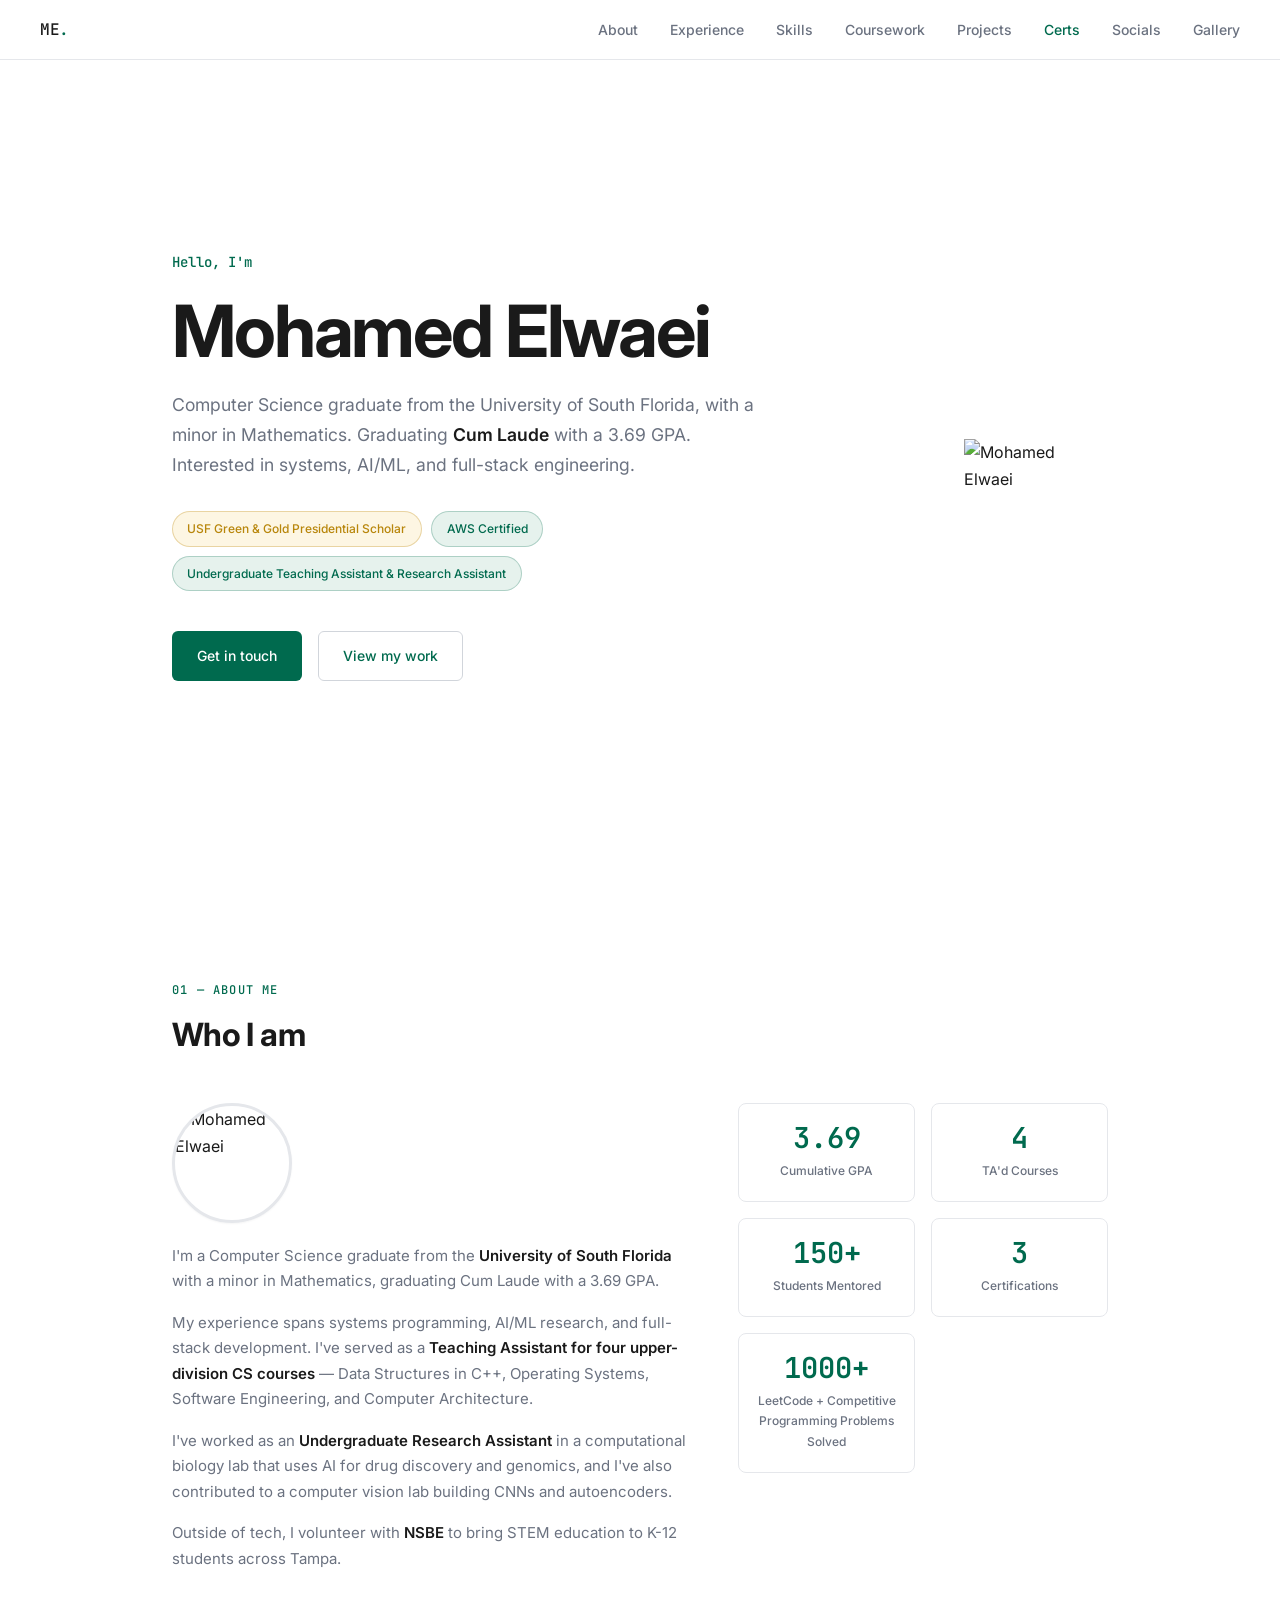
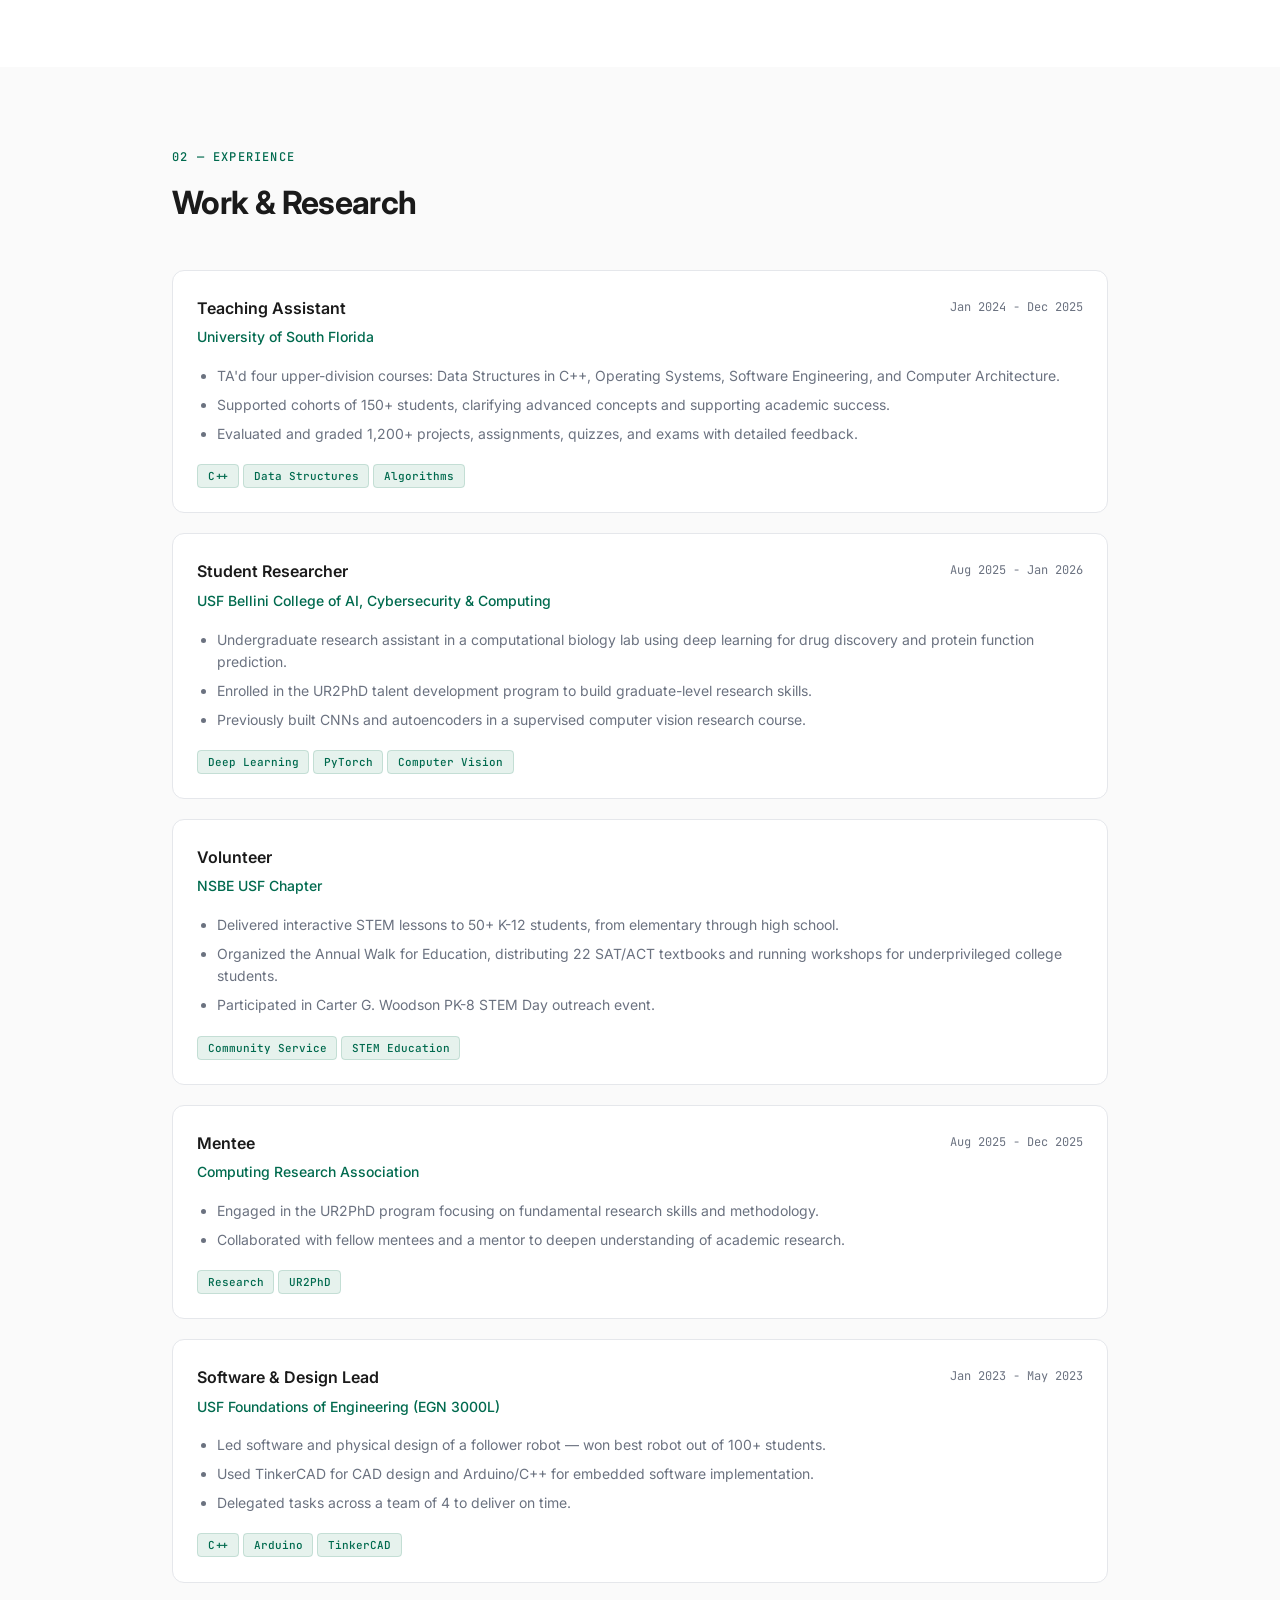
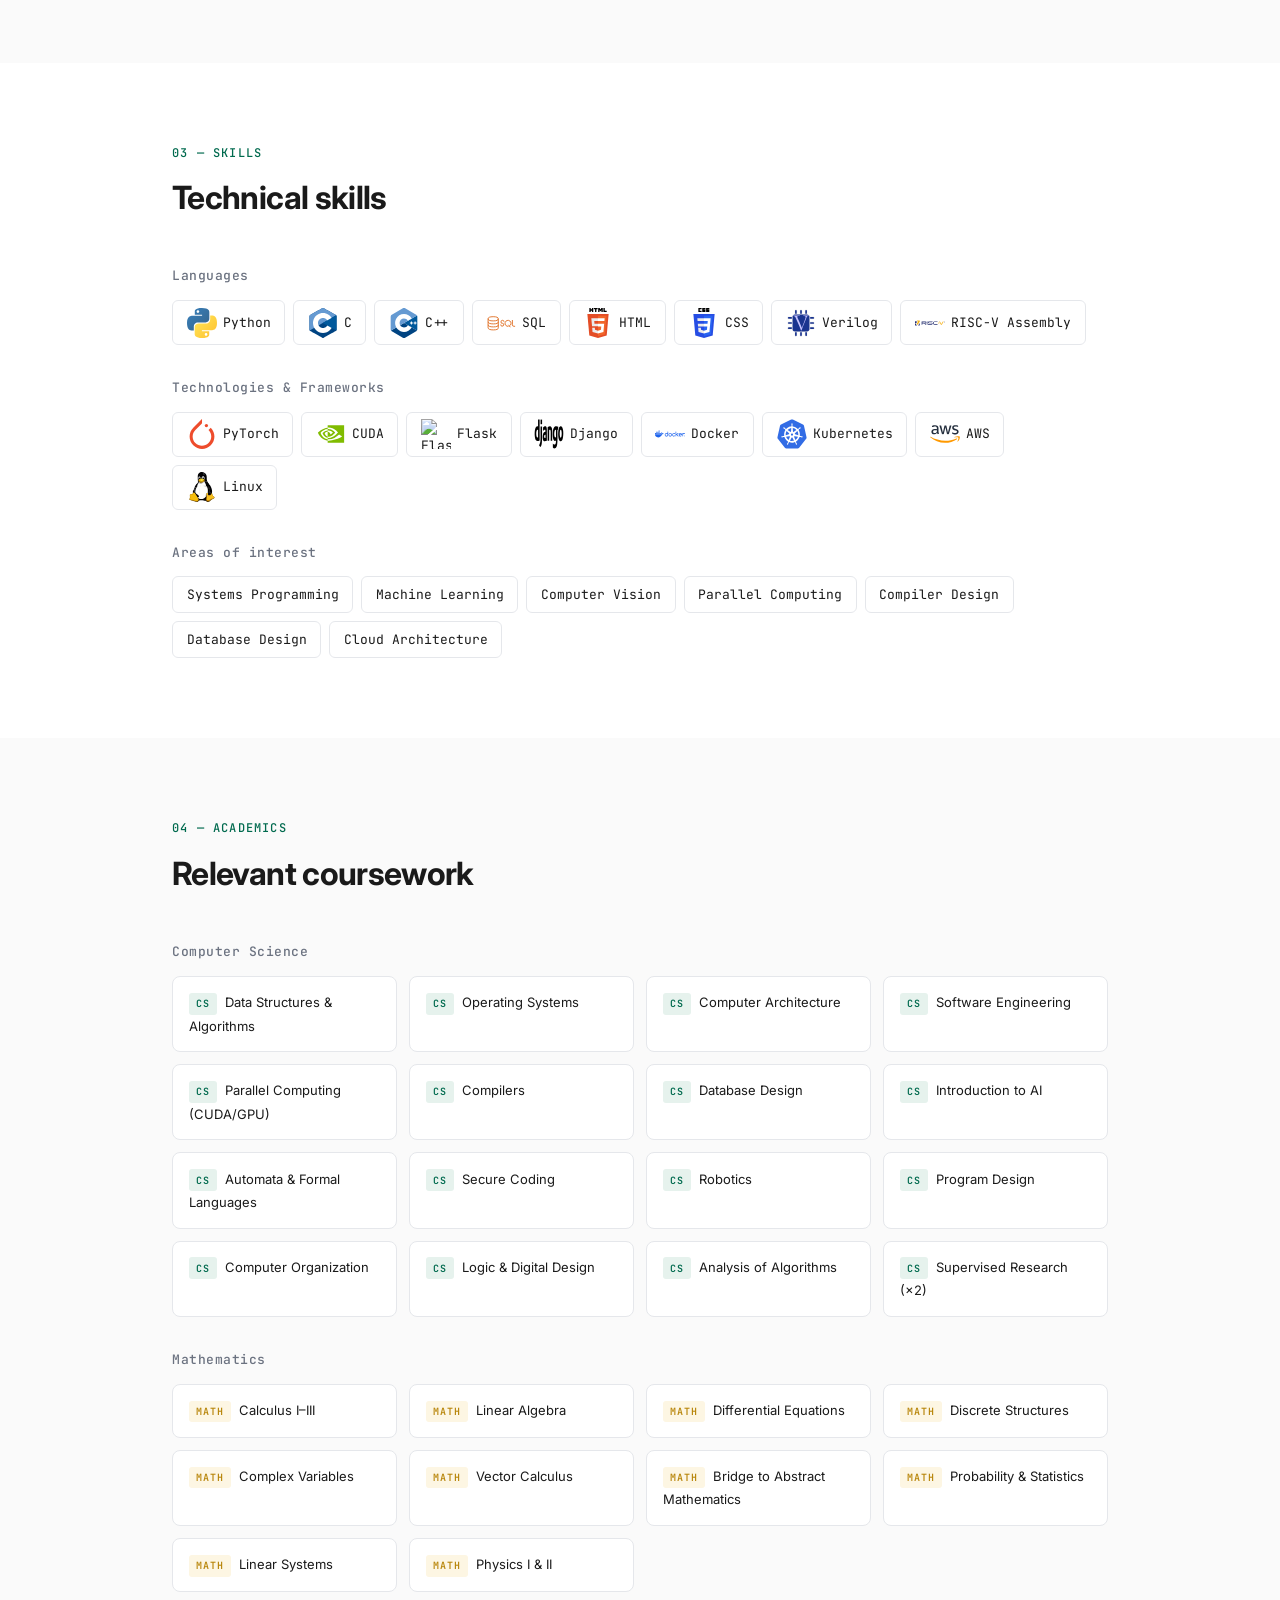
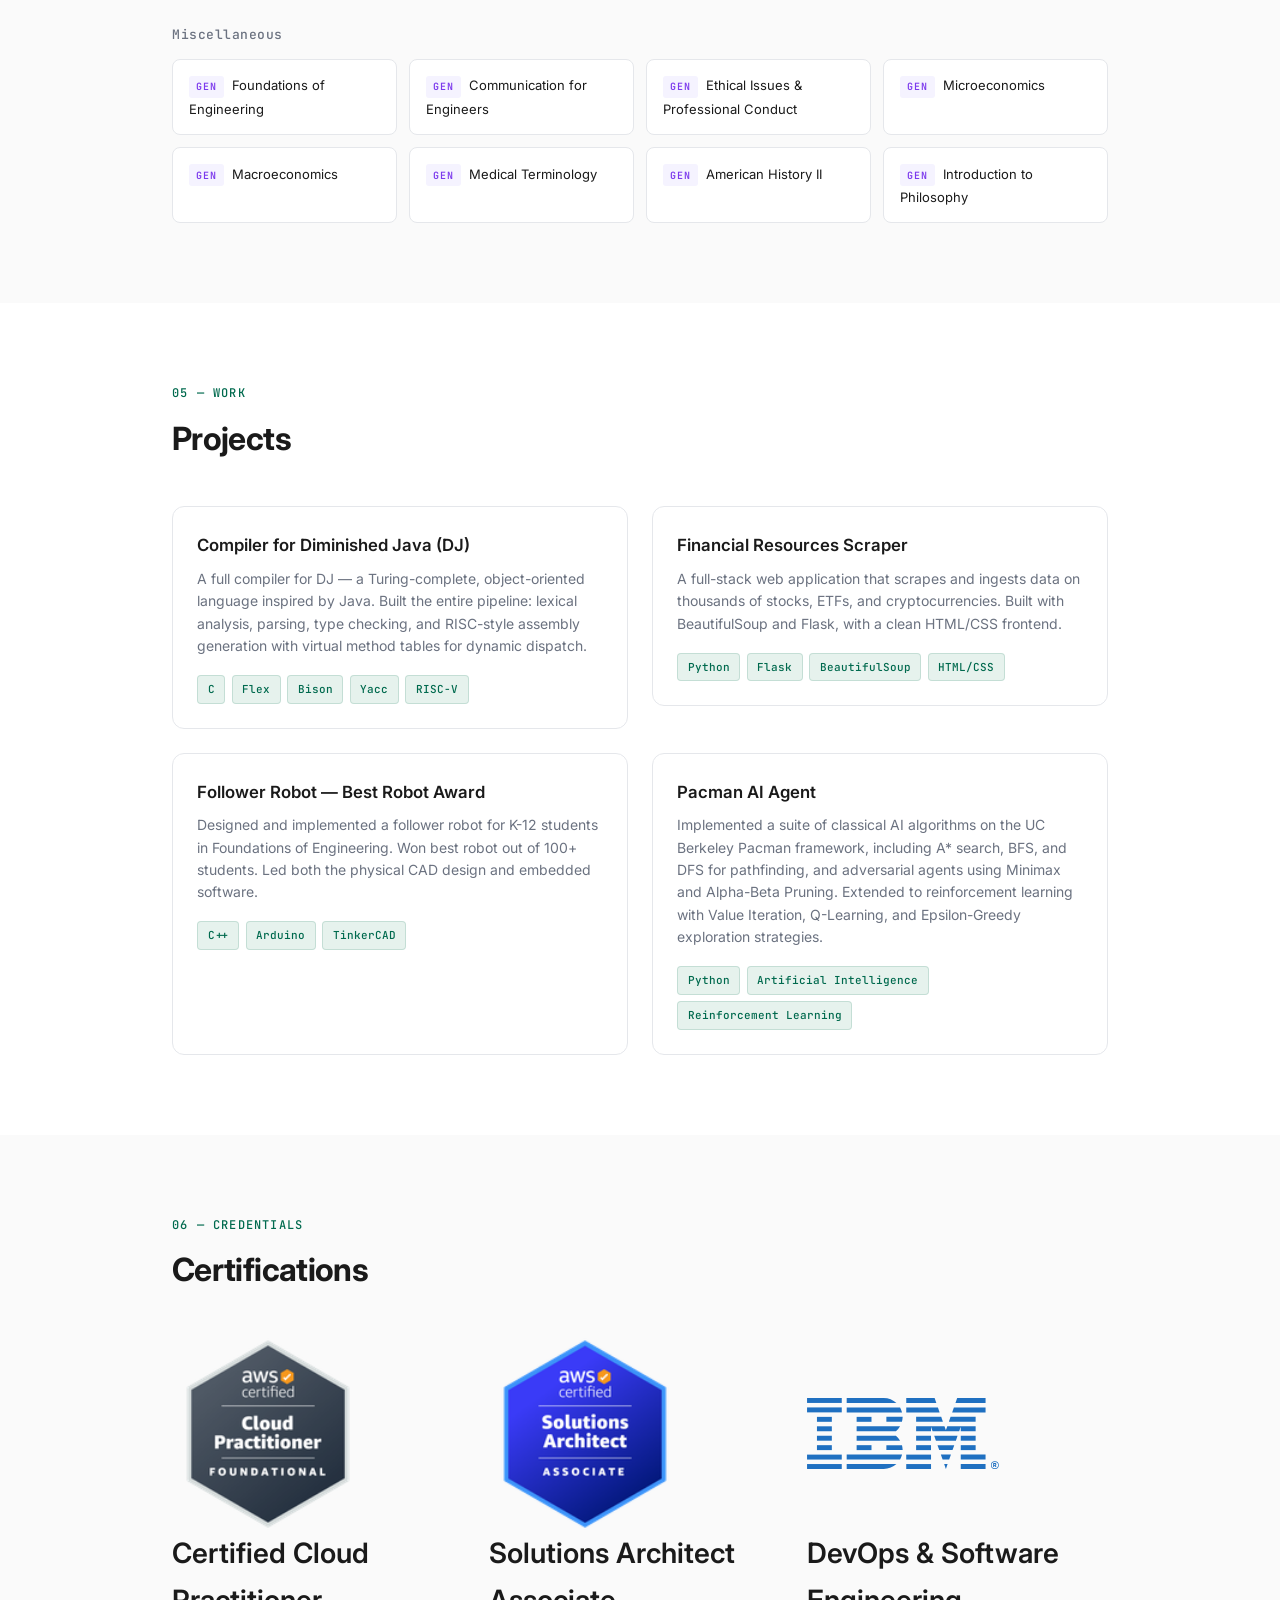
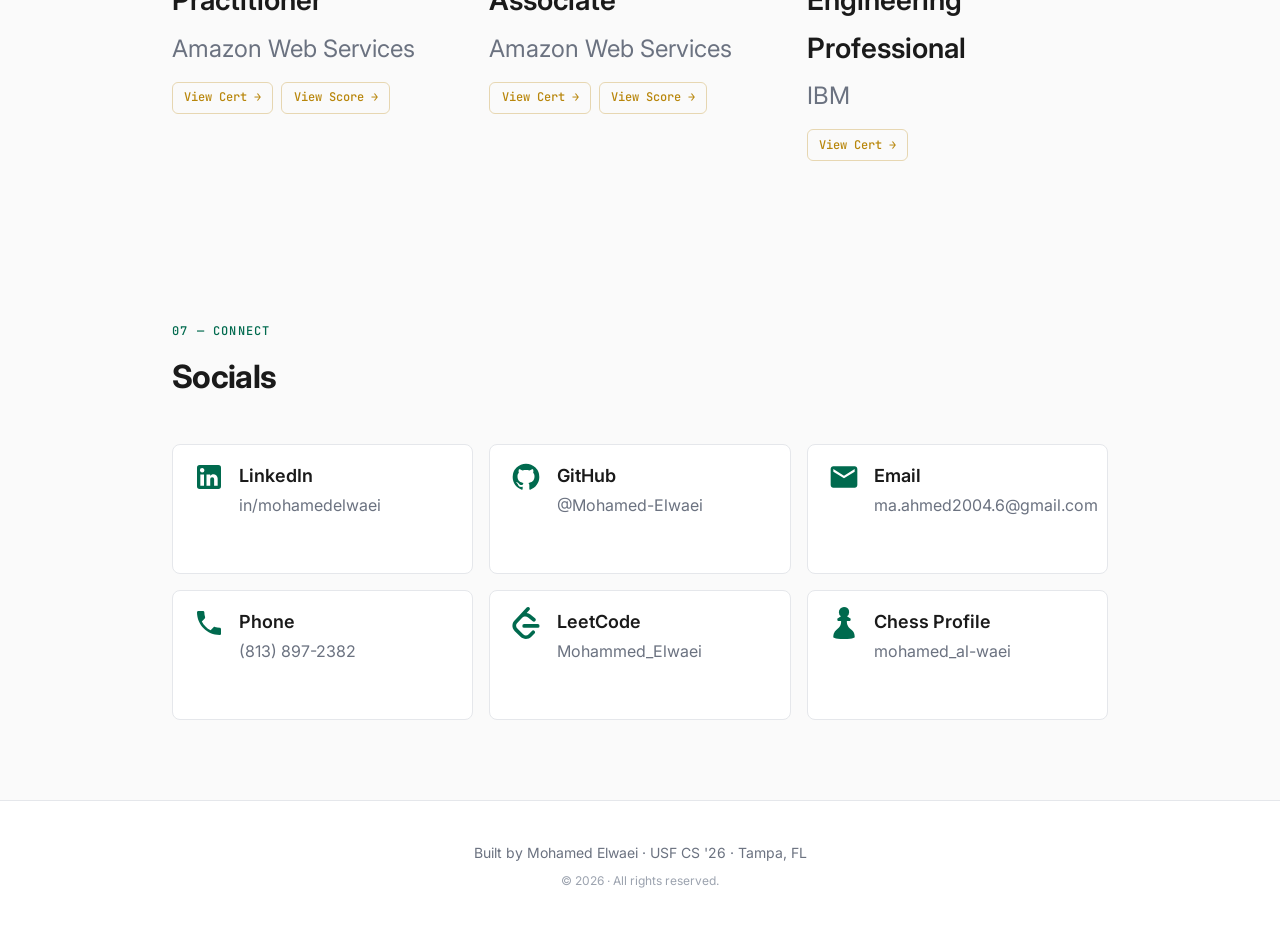
==== index.html @ 5b6abdd7 "Initial portfolio deploy" ====
<!DOCTYPE html>
<html lang="en">
<head>
  <meta charset="UTF-8" />
  <meta name="viewport" content="width=device-width, initial-scale=1.0" />
  <meta name="description" content="Mohamed Elwaei — USF Computer Science graduate. Portfolio." />
  <title>Mohamed Elwaei — Portfolio</title>

  <link href="https://fonts.googleapis.com/css2?family=Inter:wght@400;500;600;700&family=JetBrains+Mono:wght@400;500&display=swap" rel="stylesheet" />

  <link rel="stylesheet" href="css/reset.css" />
  <link rel="stylesheet" href="css/variables.css" />
  <link rel="stylesheet" href="css/layout.css" />
  <link rel="stylesheet" href="css/components.css" />
  <link rel="stylesheet" href="css/sections.css" />
  <link rel="stylesheet" href="css/responsive.css" />
</head>
<body>

  <!-- NAVIGATION -->
  <nav class="nav">
    <a href="#hero" class="nav__logo">ME<span>.</span></a>
    <ul class="nav__links">
      <li><a href="#about">About</a></li>
      <li><a href="#experience">Experience</a></li>
      <li><a href="#skills">Skills</a></li>
      <li><a href="#coursework">Coursework</a></li>
      <li><a href="#projects">Projects</a></li>
      <li><a href="#certifications">Certs</a></li>
      <li><a href="#socials">Socials</a></li>
      <li><a href="gallery.html">Gallery</a></li>
    </ul>
  </nav>

  <!-- HERO -->
<!-- HERO -->
<section id="hero" class="hero">
  <div class="container">
    <div class="hero__split">

      <div class="hero__content">
        <p class="hero__greeting">Hello, I'm</p>
        <h1 class="hero__name">Mohamed Elwaei</h1>
        <p class="hero__tagline">
          Computer Science graduate from the University of South Florida, with a minor in Mathematics.
          Graduating <strong>Cum Laude</strong> with a 3.69 GPA. Interested in systems, AI/ML, and full-stack engineering.
        </p>

        <div class="hero__badges">
          <span class="badge badge--gold">USF Green &amp; Gold Presidential Scholar</span>
          <span class="badge badge--accent">AWS Certified</span>
          <span class="badge badge--accent">Undergraduate Teaching Assistant & Research Assistant</span>
        </div>

        <div class="hero__cta">
          <a href="mailto:ma.ahmed2004.6@gmail.com" class="btn btn--primary">Get in touch</a>
          <a href="#projects" class="btn btn--outline">View my work</a>
        </div>
      </div>
      <div class="hero__photo-wrap">
        <img src="assets/profile2.jpg" alt="Mohamed Elwaei" class="hero__photo" />
      </div>

    </div>
  </div>
</section>



  <!-- ABOUT -->
  <section id="about" class="section">
    <div class="container">
      <p class="section__label">01 — About me</p>
      <h2 class="section__title">Who I am</h2>

      <div class="about__grid">
        <div class="about__text">
          <img src="assets/profile3.jpg" alt="Mohamed Elwaei" class="about__photo" />
          <p>I'm a Computer Science graduate from the <strong>University of South Florida</strong> with a minor in Mathematics, graduating Cum Laude with a 3.69 GPA.</p>
          <p>My experience spans systems programming, AI/ML research, and full-stack development. I've served as a <strong>Teaching Assistant for four upper-division CS courses</strong> — Data Structures in C++, Operating Systems, Software Engineering, and Computer Architecture.</p>
          <p>I've worked as an <strong>Undergraduate Research Assistant</strong> in a computational biology lab that uses AI for drug discovery and genomics, and I've also contributed to a computer vision lab building CNNs and autoencoders.</p>
          <p>Outside of tech, I volunteer with <strong>NSBE</strong> to bring STEM education to K-12 students across Tampa.</p>
        </div>

        <div class="about__stats">
          <div class="stat-card">
            <div class="stat-card__num">3.69</div>
            <div class="stat-card__label">Cumulative GPA</div>
          </div>
          <div class="stat-card">
            <div class="stat-card__num">4</div>
            <div class="stat-card__label">TA'd Courses</div>
          </div>
          <div class="stat-card">
            <div class="stat-card__num">150+</div>
            <div class="stat-card__label">Students Mentored</div>
          </div>
          <div class="stat-card">
            <div class="stat-card__num">3</div>
            <div class="stat-card__label">Certifications</div>
          </div>
          <div class="stat-card">
            <div class="stat-card__num">1000+</div>
            <div class="stat-card__label">LeetCode + Competitive Programming Problems Solved</div>
          </div>
        </div>
      </div>
    </div>
  </section>


  <!-- EXPERIENCE -->
<section id="experience" class="section section--alt">
  <div class="container">
    <p class="section__label">02 — Experience</p>
    <h2 class="section__title">Work & Research</h2>

    <div class="experience-list">

      <div class="experience-card">
        <div class="experience-card__header">
          <div>
            <h3 class="experience-card__title">Teaching Assistant</h3>
            <p class="experience-card__org">University of South Florida</p>
          </div>
          <span class="experience-card__date">Jan 2024 - Dec 2025</span>
        </div>
        <ul class="experience-card__bullets">
          <li>TA'd four upper-division courses: Data Structures in C++, Operating Systems, Software Engineering, and Computer Architecture.</li>
          <li>Supported cohorts of 150+ students, clarifying advanced concepts and supporting academic success.</li>
          <li>Evaluated and graded 1,200+ projects, assignments, quizzes, and exams with detailed feedback.</li>
        </ul>
        <div class="experience-card__tags">
          <span class="project-tag">C++</span>
          <span class="project-tag">Data Structures</span>
          <span class="project-tag">Algorithms</span>
        </div>
      </div>

      <div class="experience-card">
        <div class="experience-card__header">
          <div>
            <h3 class="experience-card__title">Student Researcher</h3>
            <p class="experience-card__org">USF Bellini College of AI, Cybersecurity & Computing</p>
          </div>
          <span class="experience-card__date">Aug 2025 - Jan 2026</span>
        </div>
        <ul class="experience-card__bullets">
          <li>Undergraduate research assistant in a computational biology lab using deep learning for drug discovery and protein function prediction.</li>
          <li>Enrolled in the UR2PhD talent development program to build graduate-level research skills.</li>
          <li>Previously built CNNs and autoencoders in a supervised computer vision research course.</li>
        </ul>
        <div class="experience-card__tags">
          <span class="project-tag">Deep Learning</span>
          <span class="project-tag">PyTorch</span>
          <span class="project-tag">Computer Vision</span>
        </div>
      </div>

      <div class="experience-card">
        <div class="experience-card__header">
          <div>
            <h3 class="experience-card__title">Volunteer</h3>
            <p class="experience-card__org">NSBE USF Chapter</p>
          </div>
        </div>
        <ul class="experience-card__bullets">
          <li>Delivered interactive STEM lessons to 50+ K-12 students, from elementary through high school.</li>
          <li>Organized the Annual Walk for Education, distributing 22 SAT/ACT textbooks and running workshops for underprivileged college students.</li>
          <li>Participated in Carter G. Woodson PK-8 STEM Day outreach event.</li>
        </ul>
        <div class="experience-card__tags">
          <span class="project-tag">Community Service</span>
          <span class="project-tag">STEM Education</span>
        </div>
      </div>

      <div class="experience-card">
        <div class="experience-card__header">
          <div>
            <h3 class="experience-card__title">Mentee</h3>
            <p class="experience-card__org">Computing Research Association</p>
          </div>
          <span class="experience-card__date">Aug 2025 - Dec 2025</span>
        </div>
        <ul class="experience-card__bullets">
          <li>Engaged in the UR2PhD program focusing on fundamental research skills and methodology.</li>
          <li>Collaborated with fellow mentees and a mentor to deepen understanding of academic research.</li>
        </ul>
        <div class="experience-card__tags">
          <span class="project-tag">Research</span>
          <span class="project-tag">UR2PhD</span>
        </div>
      </div>

      <div class="experience-card">
        <div class="experience-card__header">
          <div>
            <h3 class="experience-card__title">Software & Design Lead</h3>
            <p class="experience-card__org">USF Foundations of Engineering (EGN 3000L)</p>
          </div>
          <span class="experience-card__date">Jan 2023 - May 2023</span>
        </div>
        <ul class="experience-card__bullets">
          <li>Led software and physical design of a follower robot — won best robot out of 100+ students.</li>
          <li>Used TinkerCAD for CAD design and Arduino/C++ for embedded software implementation.</li>
          <li>Delegated tasks across a team of 4 to deliver on time.</li>
        </ul>
        <div class="experience-card__tags">
          <span class="project-tag">C++</span>
          <span class="project-tag">Arduino</span>
          <span class="project-tag">TinkerCAD</span>
        </div>
      </div>

    </div>
  </div>
</section>

  <!-- SKILLS -->
<!-- SKILLS -->
<section id="skills" class="section">
  <div class="container">
    <p class="section__label">03 — Skills</p>
    <h2 class="section__title">Technical skills</h2>

    <div class="skill-group">
      <h3 class="skill-group__title">Languages</h3>
      <div class="skill-tags">
        <span class="skill-tag"><img src="assets/logos/Python.svg" alt="Python">Python</span>
        <span class="skill-tag"><img src="assets/logos/C.svg" alt="C">C</span>
        <span class="skill-tag"><img src="assets/logos/C++.svg" alt="C++">C++</span>
        <span class="skill-tag"><img src="assets/logos/SQL.svg" alt="SQL">SQL</span>
        <span class="skill-tag"><img src="assets/logos/HTML.svg" alt="HTML">HTML</span>
        <span class="skill-tag"><img src="assets/logos/CSS.svg" alt="CSS">CSS</span>
        <span class="skill-tag"><img src="assets/logos/Verilog.svg" alt="Verilog">Verilog</span>
        <span class="skill-tag"><img src="assets/logos/RISC-V.svg" alt="RISC-V">RISC-V Assembly</span>
      </div>
    </div>

    <div class="skill-group">
      <h3 class="skill-group__title">Technologies &amp; Frameworks</h3>
      <div class="skill-tags">
        <span class="skill-tag"><img src="assets/logos/PyTorch.svg" alt="PyTorch">PyTorch</span>
        <span class="skill-tag"><img src="assets/logos/CUDA.svg" alt="CUDA">CUDA</span>
        <span class="skill-tag"><img src="assets/logos/Flask.svg" alt="Flask">Flask</span>
        <span class="skill-tag"><img src="assets/logos/Django.svg" alt="Django">Django</span>
        <span class="skill-tag"><img src="assets/logos/Docker.svg" alt="Docker">Docker</span>
        <span class="skill-tag"><img src="assets/logos/Kubernetes.svg" alt="Kubernetes">Kubernetes</span>
        <span class="skill-tag"><img src="assets/logos/AWS.svg" alt="AWS">AWS</span>
        <span class="skill-tag"><img src="assets/logos/Linux.svg" alt="Linux">Linux</span>
      </div>
    </div>

    <div class="skill-group">
      <h3 class="skill-group__title">Areas of interest</h3>
      <div class="skill-tags">
        <span class="skill-tag">Systems Programming</span>
        <span class="skill-tag">Machine Learning</span>
        <span class="skill-tag">Computer Vision</span>
        <span class="skill-tag">Parallel Computing</span>
        <span class="skill-tag">Compiler Design</span>
        <span class="skill-tag">Database Design</span>
        <span class="skill-tag">Cloud Architecture</span>
      </div>
    </div>

  </div>
</section>

  <!-- COURSEWORK -->
<!-- COURSEWORK -->
<section id="coursework" class="section section--alt">
  <div class="container">
    <p class="section__label">04 — Academics</p>
    <h2 class="section__title">Relevant coursework</h2>

    <div class="skill-group">
      <h3 class="skill-group__title">Computer Science</h3>
      <div class="course-grid">
        <div class="course-card"><span class="course-card__dept">CS</span>Data Structures &amp; Algorithms</div>
        <div class="course-card"><span class="course-card__dept">CS</span>Operating Systems</div>
        <div class="course-card"><span class="course-card__dept">CS</span>Computer Architecture</div>
        <div class="course-card"><span class="course-card__dept">CS</span>Software Engineering</div>
        <div class="course-card"><span class="course-card__dept">CS</span>Parallel Computing (CUDA/GPU)</div>
        <div class="course-card"><span class="course-card__dept">CS</span>Compilers</div>
        <div class="course-card"><span class="course-card__dept">CS</span>Database Design</div>
        <div class="course-card"><span class="course-card__dept">CS</span>Introduction to AI</div>
        <div class="course-card"><span class="course-card__dept">CS</span>Automata &amp; Formal Languages</div>
        <div class="course-card"><span class="course-card__dept">CS</span>Secure Coding</div>
        <div class="course-card"><span class="course-card__dept">CS</span>Robotics</div>
        <div class="course-card"><span class="course-card__dept">CS</span>Program Design</div>
        <div class="course-card"><span class="course-card__dept">CS</span>Computer Organization</div>
        <div class="course-card"><span class="course-card__dept">CS</span>Logic &amp; Digital Design</div>
        <div class="course-card"><span class="course-card__dept">CS</span>Analysis of Algorithms</div>
        <div class="course-card"><span class="course-card__dept">CS</span>Supervised Research (×2)</div>
      </div>
    </div>

    <div class="skill-group">
      <h3 class="skill-group__title">Mathematics</h3>
      <div class="course-grid">
        <div class="course-card"><span class="course-card__dept course-card__dept--math">MATH</span>Calculus I–III</div>
        <div class="course-card"><span class="course-card__dept course-card__dept--math">MATH</span>Linear Algebra</div>
        <div class="course-card"><span class="course-card__dept course-card__dept--math">MATH</span>Differential Equations</div>
        <div class="course-card"><span class="course-card__dept course-card__dept--math">MATH</span>Discrete Structures</div>
        <div class="course-card"><span class="course-card__dept course-card__dept--math">MATH</span>Complex Variables</div>
        <div class="course-card"><span class="course-card__dept course-card__dept--math">MATH</span>Vector Calculus</div>
        <div class="course-card"><span class="course-card__dept course-card__dept--math">MATH</span>Bridge to Abstract Mathematics</div>
        <div class="course-card"><span class="course-card__dept course-card__dept--math">MATH</span>Probability &amp; Statistics</div>
        <div class="course-card"><span class="course-card__dept course-card__dept--math">MATH</span>Linear Systems</div>
        <div class="course-card"><span class="course-card__dept course-card__dept--math">MATH</span>Physics I &amp; II</div>
      </div>
    </div>

    <div class="skill-group">
      <h3 class="skill-group__title">Miscellaneous</h3>
      <div class="course-grid">
        <div class="course-card"><span class="course-card__dept course-card__dept--misc">GEN</span>Foundations of Engineering</div>
        <div class="course-card"><span class="course-card__dept course-card__dept--misc">GEN</span>Communication for Engineers</div>
        <div class="course-card"><span class="course-card__dept course-card__dept--misc">GEN</span>Ethical Issues &amp; Professional Conduct</div>
        <div class="course-card"><span class="course-card__dept course-card__dept--misc">GEN</span>Microeconomics</div>
        <div class="course-card"><span class="course-card__dept course-card__dept--misc">GEN</span>Macroeconomics</div>
        <div class="course-card"><span class="course-card__dept course-card__dept--misc">GEN</span>Medical Terminology</div>
        <div class="course-card"><span class="course-card__dept course-card__dept--misc">GEN</span>American History II</div>
        <div class="course-card"><span class="course-card__dept course-card__dept--misc">GEN</span>Introduction to Philosophy</div>
      </div>
    </div>

  </div>
</section>

  <!-- PROJECTS -->
  <section id="projects" class="section">
    <div class="container">
      <p class="section__label">05 — Work</p>
      <h2 class="section__title">Projects</h2>

      <div class="projects-grid">
        <a href="https://github.com/Mohamed-Elwaei/Diminished-Java-Compiler" target="_blank" rel="noopener">
          <article class="project-card">
            <h3 class="project-card__title">Compiler for Diminished Java (DJ)</h3>
            <p class="project-card__desc">
              A full compiler for DJ — a Turing-complete, object-oriented language inspired by Java. Built the entire pipeline: lexical analysis, parsing, type checking, and RISC-style assembly generation with virtual method tables for dynamic dispatch.
            </p>
            <div class="project-card__tags">
              <span class="project-tag">C</span>
              <span class="project-tag">Flex</span>
              <span class="project-tag">Bison</span>
              <span class="project-tag">Yacc</span>
              <span class="project-tag">RISC-V</span>
            </div>
          </article>
        </a>
          
        <a href="https://github.com/Mohamed-Elwaei/Markets" target="_blank" rel="noopener">
          <article class="project-card">
            <h3 class="project-card__title">Financial Resources Scraper</h3>
            <p class="project-card__desc">
              A full-stack web application that scrapes and ingests data on thousands of stocks, ETFs, and cryptocurrencies. Built with BeautifulSoup and Flask, with a clean HTML/CSS frontend.
            </p>
            <div class="project-card__tags">
              <span class="project-tag">Python</span>
              <span class="project-tag">Flask</span>
              <span class="project-tag">BeautifulSoup</span>
              <span class="project-tag">HTML/CSS</span>
            </div>
          </article>
        </a>
        
        <article class="project-card">
          <h3 class="project-card__title">Follower Robot — Best Robot Award</h3>
          <p class="project-card__desc">
            Designed and implemented a follower robot for K-12 students in Foundations of Engineering. Won best robot out of 100+ students. Led both the physical CAD design and embedded software.
          </p>
          <div class="project-card__tags">
            <span class="project-tag">C++</span>
            <span class="project-tag">Arduino</span>
            <span class="project-tag">TinkerCAD</span>
          </div>
        </article>
        
        <a href="https://github.com/Mohamed-Elwaei/Pacman-AI-Project" target="_blank" rel="noopener">
        <article class="project-card">
          <h3 class="project-card__title">Pacman AI Agent</h3>
          <p class="project-card__desc">
            Implemented a suite of classical AI algorithms on the UC Berkeley Pacman framework,
            including A* search, BFS, and DFS for pathfinding, and adversarial agents using
            Minimax and Alpha-Beta Pruning. Extended to reinforcement learning with Value
            Iteration, Q-Learning, and Epsilon-Greedy exploration strategies.
          </p>
          <div class="project-card__tags">
            <span class="project-tag">Python</span>
            <span class="project-tag">Artificial Intelligence</span>
            <span class="project-tag">Reinforcement Learning</span>
          </div>
        </article>
        </a>
        

      </div>
    </div>
  </section>

  <!-- CERTIFICATIONS -->
<!-- CERTIFICATIONS -->
<section id="certifications" class="section section--alt">
  <div class="container">
    <p class="section__label">06 — Credentials</p>
    <h2 class="section__title">Certifications</h2>

    <div class="cert-grid">

      <div class="cert-card">
        <img src="assets/logos/AWS-CLF.png" alt="AWS Cloud Practitioner" class="cert-card__logo">
        <div>
          <h4 class="cert-card__title">Certified Cloud Practitioner</h4>
          <p class="cert-card__issuer">Amazon Web Services</p>
          <div class="cert-card__links">
            <a href="assets/pdfs/AWS_CLF_Cert.pdf" target="_blank" class="cert-card__link">View Cert →</a>
            <a href="assets/pdfs/AWS_CLF_Score.pdf" target="_blank" class="cert-card__link">View Score →</a>            
          </div>
        </div>
      </div>

      <div class="cert-card">
        <img src="assets/logos/AWS-SAA.png" alt="AWS Solutions Architect" class="cert-card__logo">
        <div>
          <h4 class="cert-card__title">Solutions Architect Associate</h4>
          <p class="cert-card__issuer">Amazon Web Services</p>
          <div class="cert-card__links">
            <a href="assets/pdfs/AWS_SAA_Cert.pdf" target="_blank" class="cert-card__link">View Cert →</a>
            <a href="assets/pdfs/AWS_CLF_SAA_Score.pdf" target="_blank" class="cert-card__link">View Score →</a>
          </div>
        </div>
      </div>

      <div class="cert-card">
        <img src="assets/logos/IBM_logo.svg" alt="IBM" class="cert-card__logo">
        <div>
          <h4 class="cert-card__title">DevOps &amp; Software Engineering Professional</h4>
          <p class="cert-card__issuer">IBM</p>
          <div class="cert-card__links">
            <a href="assets/pdfs/IBM_DevOps_Cert.pdf" target="_blank" class="cert-card__link">View Cert →</a>

          </div>
        </div>
      </div>

    </div>
  </div>
</section>


  <!-- SOCIALS -->
  <section id="socials" class="section section--alt">
    <div class="container">
      <p class="section__label">07 — Connect</p>
      <h2 class="section__title">Socials</h2>
  
      <div class="socials__grid">
  
        <a href="https://linkedin.com/in/mohamedelwaei" target="_blank" rel="noopener" class="social-card">
          <svg class="social-card__icon" viewBox="0 0 24 24" fill="currentColor" width="22" height="22"><path d="M19 3A2 2 0 0 1 21 5V19A2 2 0 0 1 19 21H5A2 2 0 0 1 3 19V5A2 2 0 0 1 5 3H19M18.5 18.5V13.2A3.26 3.26 0 0 0 15.24 9.94C14.39 9.94 13.4 10.46 12.92 11.24V10.13H10.13V18.5H12.92V13.57A1.46 1.46 0 0 1 14.38 12.11A1.46 1.46 0 0 1 15.84 13.57V18.5H18.5M6.88 8.56A1.68 1.68 0 0 0 8.56 6.88C8.56 5.95 7.81 5.19 6.88 5.19A1.69 1.69 0 0 0 5.19 6.88C5.19 7.81 5.95 8.56 6.88 8.56M8.27 18.5V10.13H5.5V18.5H8.27Z"/></svg>
          <div>
            <div class="social-card__title">LinkedIn</div>
            <div class="social-card__sub">in/mohamedelwaei</div>
          </div>
        </a>
  
        <a href="https://github.com/Mohamed-Elwaei" target="_blank" rel="noopener" class="social-card">
          <svg class="social-card__icon" viewBox="0 0 24 24" fill="currentColor" width="22" height="22"><path d="M12 2A10 10 0 0 0 2 12c0 4.42 2.87 8.17 6.84 9.5.5.08.66-.23.66-.5v-1.69c-2.77.6-3.36-1.34-3.36-1.34-.46-1.16-1.11-1.47-1.11-1.47-.91-.62.07-.6.07-.6 1 .07 1.53 1.03 1.53 1.03.87 1.52 2.34 1.07 2.91.83.09-.65.35-1.09.63-1.34-2.22-.25-4.55-1.11-4.55-4.92 0-1.11.38-2 1.03-2.71-.1-.25-.45-1.29.1-2.64 0 0 .84-.27 2.75 1.02.79-.22 1.65-.33 2.5-.33.85 0 1.71.11 2.5.33 1.91-1.29 2.75-1.02 2.75-1.02.55 1.35.2 2.39.1 2.64.65.71 1.03 1.6 1.03 2.71 0 3.82-2.34 4.66-4.57 4.91.36.31.69.92.69 1.85V21c0 .27.16.59.67.5C19.14 20.16 22 16.42 22 12A10 10 0 0 0 12 2Z"/></svg>
          <div>
            <div class="social-card__title">GitHub</div>
            <div class="social-card__sub">@Mohamed-Elwaei</div>
          </div>
        </a>
  
        <a href="mailto:ma.ahmed2004.6@gmail.com" class="social-card">
          <svg class="social-card__icon" viewBox="0 0 24 24" fill="currentColor" width="22" height="22"><path d="M20 4H4c-1.1 0-2 .9-2 2v12c0 1.1.9 2 2 2h16c1.1 0 2-.9 2-2V6c0-1.1-.9-2-2-2zm0 4-8 5-8-5V6l8 5 8-5v2z"/></svg>
          <div>
            <div class="social-card__title">Email</div>
            <div class="social-card__sub">ma.ahmed2004.6@gmail.com</div>
          </div>
        </a>
  
        <a href="tel:8138972382" class="social-card">
          <svg class="social-card__icon" viewBox="0 0 24 24" fill="currentColor" width="22" height="22"><path d="M6.62 10.79c1.44 2.83 3.76 5.14 6.59 6.59l2.2-2.2c.27-.27.67-.36 1.02-.24 1.12.37 2.33.57 3.57.57.55 0 1 .45 1 1V20c0 .55-.45 1-1 1-9.39 0-17-7.61-17-17 0-.55.45-1 1-1h3.5c.55 0 1 .45 1 1 0 1.25.2 2.45.57 3.57.11.35.03.74-.25 1.02l-2.2 2.2z"/></svg>
          <div>
            <div class="social-card__title">Phone</div>
            <div class="social-card__sub">(813) 897-2382</div>
          </div>
        </a>
  
        <a href="https://leetcode.com/u/Mohammed_Elwaei/" target="_blank" rel="noopener" class="social-card">
          <svg class="social-card__icon" viewBox="0 0 24 24" fill="currentColor" width="22" height="22">
            <path d="M13.483 0a1.374 1.374 0 0 0-.961.438L7.116 6.226l-3.854 4.126a5.266 5.266 0 0 0-1.209 2.104 5.35 5.35 0 0 0-.125.513 5.527 5.527 0 0 0 .062 2.362 5.83 5.83 0 0 0 .349 1.017 5.938 5.938 0 0 0 1.271 1.818l4.277 4.193.039.038c2.248 2.165 5.852 2.133 8.063-.074l2.396-2.392c.54-.54.54-1.414.003-1.955a1.378 1.378 0 0 0-1.951-.003l-2.396 2.392a3.021 3.021 0 0 1-4.205.038l-.02-.019-4.276-4.193c-.652-.64-.972-1.469-.948-2.263a2.68 2.68 0 0 1 .066-.523 2.545 2.545 0 0 1 .619-1.164L9.13 8.114c1.058-1.134 3.204-1.27 4.43-.278l3.501 2.831c.593.48 1.461.387 1.94-.207a1.384 1.384 0 0 0-.207-1.943l-3.5-2.831c-.8-.647-1.766-1.045-2.774-1.202l2.015-2.158A1.384 1.384 0 0 0 13.483 0zm-2.866 12.815a1.38 1.38 0 0 0-1.38 1.382 1.38 1.38 0 0 0 1.38 1.382H20.79a1.38 1.38 0 0 0 1.38-1.382 1.38 1.38 0 0 0-1.38-1.382z"/>
          </svg>
          <div style="flex: 1;">
            <div class="social-card__title">LeetCode</div>
            <div class="social-card__sub" id="lc-sub">Loading...</div>
            <div id="lc-breakdown" style="display: none; margin-top: 8px; flex-direction: column; gap: 4px;">
              <div class="lc-row">
                <span class="lc-dot lc-dot--easy"></span>
                <span class="lc-label">Easy</span>
                <span class="lc-count" id="lc-easy">—</span>
              </div>
              <div class="lc-row">
                <span class="lc-dot lc-dot--medium"></span>
                <span class="lc-label">Medium</span>
                <span class="lc-count" id="lc-medium">—</span>
              </div>
              <div class="lc-row">
                <span class="lc-dot lc-dot--hard"></span>
                <span class="lc-label">Hard</span>
                <span class="lc-count" id="lc-hard">—</span>
              </div>
            </div>
          </div>
        </a>
  
        <a href="https://www.chess.com/member/mohamed_al-waei" target="_blank" rel="noopener" class="social-card">
          <svg class="social-card__icon" viewBox="0 0 24 24" fill="currentColor" width="28" height="28">
            <path d="M12 0a3.85 3.85 0 0 0-3.875 3.846A3.84 3.84 0 0 0 9.73 6.969l-2.79 1.85c0 .622.144 1.114.434 1.649H9.83c-.014.245-.014.549-.014.925 0 .025.003.048.006.071-.064 1.353-.507 3.472-3.62 5.842-.816.625-1.423 1.495-1.806 2.533a.33.33 0 0 0-.045.084 8.124 8.124 0 0 0-.39 2.516c0 .1.216 1.561 8.038 1.561s8.038-1.46 8.038-1.561c0-2.227-.824-4.048-2.24-5.133-4.034-3.08-3.586-5.74-3.644-6.838h2.458c.29-.535.434-1.027.434-1.649l-2.79-1.836a3.86 3.86 0 0 0 1.604-3.123A3.873 3.873 0 0 0 13.445.275c-.004-.002-.01.004-.015.004A3.76 3.76 0 0 0 12 0Z"/>
          </svg>
          <div>
            <div class="social-card__title">Chess Profile</div>
            <div class="social-card__sub" id="chess-sub">Loading...</div>
          </div>
        </a>
  
      
  
      </div>
    </div>
  </section>
  <!-- FOOTER -->
  <footer class="footer">
    <div class="container">
      <p>Built by Mohamed Elwaei · USF CS '26 · Tampa, FL</p>
      <p class="footer__sub">© 2026 · All rights reserved.</p>
    </div>
  </footer>

  <script src="js/main.js"></script>
</body>
</html>
---- css/variables.css ----
/* ───────────────────────────────────────
   variables.css — design tokens
   ─────────────────────────────────────── */

:root {
  /* ── Surfaces ── */
  --bg:          #ffffff;
  --bg-alt:      #fafafa;
  --bg-card:    #ffffff;
  --bg-hover:    #f5f5f5;

  /* ── Text ── */
  --text:        #1a1a1a;
  --text-muted:  #6b7280;
  --text-light:  #9ca3af;

  /* ── Borders ── */
  --border:        #e5e7eb;
  --border-strong: #d1d5db;

  /* ── Accent colors ── */
  --accent:       #006a4e;   /* USF green-ish, professional */
  --accent-hover: #00533d;
  --accent-soft:  #e6f2ed;

  --gold:         #b8860b;
  --gold-soft:    #fdf6e3;

  /* ── Typography ── */
  --font-sans: 'Inter', -apple-system, BlinkMacSystemFont, sans-serif;
  --font-mono: 'JetBrains Mono', 'SF Mono', Consolas, monospace;

  /* ── Spacing ── */
  --space-xs:  0.5rem;
  --space-sm:  1rem;
  --space-md:  1.5rem;
  --space-lg:  2rem;
  --space-xl:  3rem;
  --space-2xl: 5rem;

  /* ── Radius ── */
  --radius-sm: 6px;
  --radius-md: 8px;
  --radius-lg: 12px;

  /* ── Shadows ── */
  --shadow-sm: 0 1px 2px rgba(0, 0, 0, 0.04);
  --shadow-md: 0 4px 12px rgba(0, 0, 0, 0.06);

  /* ── Transitions ── */
  --transition: all 0.2s ease;
}
---- css/layout.css ----
/* ───────────────────────────────────────
   layout.css — body, nav, sections, footer
   ─────────────────────────────────────── */

body {
  background: var(--bg);
  color: var(--text);
}

/* ── NAV ── */
.nav {
  position: fixed;
  top: 0;
  left: 0;
  right: 0;
  z-index: 100;
  display: flex;
  justify-content: space-between;
  align-items: center;
  padding: 1rem 2.5rem;
  background: rgba(255, 255, 255, 0.85);
  backdrop-filter: saturate(180%) blur(12px);
  -webkit-backdrop-filter: saturate(180%) blur(12px);
  border-bottom: 1px solid var(--border);
}

.nav__logo {
  font-family: var(--font-mono);
  font-size: 16px;
  font-weight: 500;
  color: var(--text);
  letter-spacing: -0.02em;
}

.nav__logo span {
  color: var(--accent);
}

.nav__links {
  display: flex;
  gap: 2rem;
}

.nav__links a {
  font-size: 14px;
  font-weight: 500;
  color: var(--text-muted);
  transition: var(--transition);
}

.nav__links a:hover {
  color: var(--accent);
}

/* ── CONTAINER ── */
.container {
  max-width: 1000px;
  margin: 0 auto;
  padding: 0 2rem;
}

/* ── HERO ── */
.hero {
  min-height: 100vh;
  display: flex;
  align-items: center;
  padding: 6rem 0 4rem;
  background: var(--bg);
}

/* ── SECTIONS ── */
.section {
  padding: var(--space-2xl) 0;
}

.section--alt {
  background: var(--bg-alt);
}

.section__label {
  font-family: var(--font-mono);
  font-size: 12px;
  font-weight: 500;
  color: var(--accent);
  letter-spacing: 0.1em;
  text-transform: uppercase;
  margin-bottom: 0.5rem;
}

.section__title {
  font-size: 2rem;
  font-weight: 700;
  color: var(--text);
  margin-bottom: 2.5rem;
  letter-spacing: -0.02em;
}

/* ── FOOTER ── */
.footer {
  padding: 2.5rem 0;
  border-top: 1px solid var(--border);
  text-align: center;
  color: var(--text-muted);
  font-size: 14px;
  background: var(--bg);
}

.footer__sub {
  margin-top: 0.4rem;
  font-size: 12px;
  color: var(--text-light);
}
---- css/components.css ----
/* ───────────────────────────────────────
   components.css — reusable elements
   ─────────────────────────────────────── */

/* ── BUTTON ── */
.btn {
  display: inline-block;
  font-family: var(--font-sans);
  font-size: 14px;
  font-weight: 500;
  padding: 0.75rem 1.5rem;
  border-radius: var(--radius-sm);
  border: 1px solid transparent;
  transition: var(--transition);
  text-align: center;
}

.btn--primary {
  background: var(--accent);
  color: #fff;
}

.btn--primary:hover {
  background: var(--accent-hover);
  transform: translateY(-1px);
  box-shadow: var(--shadow-md);
}

.btn--outline {
  background: transparent;
  color: var(--accent);
  border-color: var(--border-strong);
}

.btn--outline:hover {
  border-color: var(--accent);
  background: var(--accent-soft);
}

/* ── BADGE ── */
.badge {
  display: inline-block;
  font-family: var(--font-sans);
  font-size: 12px;
  font-weight: 500;
  padding: 0.4rem 0.9rem;
  border-radius: 999px;
  border: 1px solid var(--border);
  color: var(--text-muted);
  background: var(--bg-alt);
}

.badge--gold {
  border-color: rgba(184, 134, 11, 0.3);
  color: var(--gold);
  background: var(--gold-soft);
}

.badge--accent {
  border-color: rgba(0, 106, 78, 0.25);
  color: var(--accent);
  background: var(--accent-soft);
}

/* ── STAT CARD ── */
.stat-card {
  background: var(--bg-card);
  border: 1px solid var(--border);
  border-radius: var(--radius-md);
  padding: 1.25rem 1rem;
  text-align: center;
  transition: var(--transition);
}

.stat-card:hover {
  border-color: var(--accent);
  transform: translateY(-2px);
  box-shadow: var(--shadow-md);
}

.stat-card__num {
  font-family: var(--font-mono);
  font-size: 1.8rem;
  font-weight: 600;
  color: var(--accent);
  line-height: 1;
}

.stat-card__label {
  font-size: 12px;
  color: var(--text-muted);
  margin-top: 0.5rem;
  font-weight: 500;
}

/* ── SOCIAL CARD ── */
.social-card {
  display: flex;
  align-items: flex-start;
  gap: 0.9rem;
  background: var(--bg-card);
  border: 1px solid var(--border);
  border-radius: var(--radius-md);
  padding: 1rem 1.25rem;
  transition: var(--transition);
  min-height: 130px;  /* add this */
}
.social-card:hover {
  border-color: var(--accent);
  transform: translateY(-2px);
  box-shadow: var(--shadow-md);
}

.social-card__icon {
  color: var(--accent);
  width: 32px;
  height: 32px;
  flex-shrink: 0;
}

.social-card__title {
  font-size: 18px;  /* was 14px */
  font-weight: 600;
  color: var(--text);
}

.social-card__sub {
  font-size: 16px;  /* was 12px */
  color: var(--text-muted);
}

.skill-tag {
  display: inline-flex;
  align-items: center;
  gap: 6px;
  font-family: var(--font-mono);
  font-size: 13px;
  padding: 0.4rem 0.85rem;
  border-radius: var(--radius-sm);
  background: var(--bg-card);
  border: 1px solid var(--border);
  color: var(--text);
  transition: var(--transition);
}


.skill-tag:hover {
  border-color: var(--accent);
  color: var(--accent);
  background: var(--accent-soft);
}

/* ── COURSE CARD ── */
.course-card {
  background: var(--bg-card);
  border: 1px solid var(--border);
  border-radius: var(--radius-md);
  padding: 0.9rem 1rem;
  font-size: 13px;
  color: var(--text);
  transition: var(--transition);
}

.course-card:hover {
  border-color: var(--accent);
  transform: translateY(-1px);
}

.course-card__dept {
  display: inline-block;
  font-family: var(--font-mono);
  font-size: 10px;
  font-weight: 600;
  color: var(--accent);
  background: var(--accent-soft);
  padding: 0.15rem 0.45rem;
  border-radius: 3px;
  letter-spacing: 0.08em;
  margin-right: 0.5rem;
  vertical-align: middle;
}

.course-card__dept--math {
  color: var(--gold);
  background: var(--gold-soft);
}

.course-card__dept--misc {
  color: #7c3aed;
  background: #f5f3ff;
}

/* ── PROJECT CARD ── */
.project-card {
  background: var(--bg-card);
  border: 1px solid var(--border);
  border-radius: var(--radius-lg);
  padding: 1.5rem;
  transition: var(--transition);
  position: relative;
  overflow: hidden;
}

.project-card::before {
  content: '';
  position: absolute;
  top: 0;
  left: 0;
  right: 0;
  height: 3px;
  background: var(--accent);
  opacity: 0;
  transition: var(--transition);
}

.project-card:hover {
  border-color: var(--border-strong);
  transform: translateY(-3px);
  box-shadow: var(--shadow-md);
}

.project-card:hover::before {
  opacity: 1;
}

.project-card__title {
  font-size: 1.05rem;
  font-weight: 600;
  color: var(--text);
  margin-bottom: 0.5rem;
}

.project-card__desc {
  font-size: 14px;
  color: var(--text-muted);
  margin-bottom: 1.1rem;
  line-height: 1.6;
}

.project-card__tags {
  display: flex;
  flex-wrap: wrap;
  gap: 0.4rem;
}

.project-tag {
  font-family: var(--font-mono);
  font-size: 11px;
  font-weight: 500;
  padding: 0.25rem 0.6rem;
  border-radius: 4px;
  background: var(--accent-soft);
  color: var(--accent);
  border: 1px solid rgba(0, 106, 78, 0.15);
}

/* ── CERT CARD ── */
.cert-card__logo {
  width: 192px;
  height: 192px;
  object-fit: contain;
  flex-shrink: 0;
  border-radius: var(--radius-sm);
}

.cert-card__links {
  display: flex;
  flex-wrap: wrap;
  gap: 0.5rem;
  margin-top: 0.5rem;
}
.cert-card:hover {
  border-color: var(--gold);
  transform: translateY(-2px);
  box-shadow: var(--shadow-md);
}

.cert-card__icon {
  font-size: 32px;
  flex-shrink: 0;
  color: var(--gold);
  line-height: 1;
}

.cert-card__title {
  font-size: 28px;
  font-weight: 600;
  color: var(--text);
  margin-bottom: 0.25rem;
}

.cert-card__issuer {
  font-size: 24px;
  color: var(--text-muted);
  margin-bottom: 0.75rem;
}

.cert-card__link {
  display: inline-block;
  font-family: var(--font-mono);
  font-size: 12px;
  font-weight: 500;
  color: var(--gold);
  padding: 0.3rem 0.7rem;
  border: 1px solid rgba(184, 134, 11, 0.3);
  border-radius: var(--radius-sm);
  transition: var(--transition);
}

.cert-card__link:hover {
  background: var(--gold-soft);
  border-color: var(--gold);
}

.project-card__links {
  display: flex;
  gap: 1rem;
  margin-top: 1rem;
  padding-top: 1rem;
  border-top: 1px solid var(--border);
}

.project-card__links a {
  font-family: var(--font-mono);
  font-size: 12px;
  font-weight: 500;
  color: var(--accent);
  transition: var(--transition);
}

.project-card__links a:hover {
  text-decoration: underline;
}

.project-card-link {
  display: block;
  text-decoration: none;
  color: inherit;
}

/* ── LeetCode breakdown ── */
.lc-row {
  display: flex;
  align-items: center;
  gap: 6px;
  font-size: 12px;
}

.lc-dot {
  width: 8px;
  height: 8px;
  border-radius: 50%;
  flex-shrink: 0;
}

.lc-dot--easy   { background: #22c55e; }
.lc-dot--medium { background: #f59e0b; }
.lc-dot--hard   { background: #ef4444; }

.lc-label {
  color: var(--text-muted);
  width: 52px;
}

.lc-count {
  font-family: var(--font-mono);
  font-weight: 500;
  color: var(--text);
}


.skill-tag img {
  width: 30px;  /* was 16px */
  height: 30px;
}

/* ── EXPERIENCE CARD ── */
.experience-list {
  display: flex;
  flex-direction: column;
  gap: 1.25rem;
}

.experience-card {
  background: var(--bg-card);
  border: 1px solid var(--border);
  border-radius: var(--radius-lg);
  padding: 1.5rem;
  transition: var(--transition);
}

.experience-card:hover {
  border-color: var(--border-strong);
  transform: translateY(-2px);
  box-shadow: var(--shadow-md);
}

.experience-card__header {
  display: flex;
  justify-content: space-between;
  align-items: flex-start;
  gap: 1rem;
  margin-bottom: 1rem;
}

.experience-card__title {
  font-size: 1rem;
  font-weight: 600;
  color: var(--text);
  margin-bottom: 0.2rem;
}

.experience-card__org {
  font-size: 14px;
  color: var(--accent);
  font-weight: 500;
}

.experience-card__date {
  font-family: var(--font-mono);
  font-size: 12px;
  color: var(--text-muted);
  white-space: nowrap;
  padding-top: 2px;
}

.experience-card__bullets {
  list-style: disc;
  padding-left: 1.25rem;
  margin-bottom: 1rem;
}

.experience-card__bullets li {
  font-size: 14px;
  color: var(--text-muted);
  margin-bottom: 0.4rem;
  line-height: 1.6;
}
---- css/sections.css ----
/* ───────────────────────────────────────
   sections.css — per-section layout
   ─────────────────────────────────────── */

/* ── HERO ── */



.hero__greeting {
  font-family: var(--font-mono);
  font-size: 14px;
  color: var(--accent);
  font-weight: 500;
  margin-bottom: 1rem;
  opacity: 0;
  animation: fadeUp 0.6s ease forwards 0.2s;
}

.hero__name {
  font-size: clamp(2.5rem, 7vw, 4.5rem);
  font-weight: 700;
  line-height: 1.1;
  letter-spacing: -0.03em;
  color: var(--text);
  margin-bottom: 1.25rem;
  opacity: 0;
  animation: fadeUp 0.6s ease forwards 0.4s;
}

.hero__tagline {
  font-size: 1.1rem;
  color: var(--text-muted);
  max-width: 600px;
  margin-bottom: 2rem;
  opacity: 0;
  animation: fadeUp 0.6s ease forwards 0.6s;
}

.hero__tagline strong {
  color: var(--text);
  font-weight: 600;
}

.hero__badges {
  display: flex;
  flex-wrap: wrap;
  gap: 0.6rem;
  margin-bottom: 2.5rem;
  opacity: 0;
  animation: fadeUp 0.6s ease forwards 0.8s;
}

.hero__cta {
  display: flex;
  flex-wrap: wrap;
  gap: 1rem;
  opacity: 0;
  animation: fadeUp 0.6s ease forwards 1s;
}

.hero__split {
  display: flex;
  align-items: center;
  gap: 4rem;
}



/* ── ABOUT ── */
.about__grid {
  display: grid;
  grid-template-columns: 1.4fr 1fr;
  gap: 3rem;
  align-items: start;
}

.about__text p {
  color: var(--text-muted);
  margin-bottom: 1rem;
  font-size: 15px;
}

.about__text p strong {
  color: var(--text);
  font-weight: 600;
}

.about__stats {
  display: grid;
  grid-template-columns: 1fr 1fr;
  gap: 1rem;
}

.socials__grid {
  display: grid;
  grid-template-columns: repeat(auto-fit, minmax(260px, 1fr));
  gap: 1rem;
  align-items: stretch;
}

/* ── SKILLS ── */
.skill-group {
  margin-bottom: 2rem;
}

.skill-group:last-child {
  margin-bottom: 0;
}

.skill-group__title {
  font-family: var(--font-mono);
  font-size: 13px;
  font-weight: 500;
  color: var(--text-muted);
  margin-bottom: 0.8rem;
  letter-spacing: 0.04em;
}

.skill-tags {
  display: flex;
  flex-wrap: wrap;
  gap: 0.5rem;
}

/* ── COURSEWORK ── */
.course-grid {
  display: grid;
  grid-template-columns: repeat(auto-fill, minmax(220px, 1fr));
  gap: 0.75rem;
}

/* ── PROJECTS ── */
.projects-grid {
  display: grid;
  grid-template-columns: 1fr 1fr;
  gap: 1.5rem;
}

/* ── CERTIFICATIONS ── */
.cert-grid {
  display: grid;
  grid-template-columns: repeat(auto-fill, minmax(270px, 1fr));
  gap: 1rem;
}

/* ── ANIMATIONS ── */
@keyframes fadeUp {
  from {
    opacity: 0;
    transform: translateY(20px);
  }
  to {
    opacity: 1;
    transform: translateY(0);
  }
}


.about__photo {
  width: 120px;
  height: 120px;
  border-radius: 50%;
  object-fit: cover;
  border: 3px solid var(--border);
  margin-bottom: 1.25rem;
  box-shadow: var(--shadow-sm);
}
---- css/responsive.css ----
/* ───────────────────────────────────────
   responsive.css — mobile / tablet
   ─────────────────────────────────────── */

/* ── Tablet ── */
@media (max-width: 900px) {
  .about__grid {
    grid-template-columns: 1fr;
    gap: 2rem;
  }

  .projects-grid {
    grid-template-columns: 1fr;
  }
}

/* ── Mobile ── */
@media (max-width: 700px) {
  .nav {
    padding: 1rem 1.25rem;
  }

  .nav__links {
    gap: 1rem;
  }

  .nav__links a {
    font-size: 13px;
  }

  .container {
    padding: 0 1.25rem;
  }

  .section {
    padding: 3.5rem 0;
  }

  .section__title {
    font-size: 1.6rem;
    margin-bottom: 2rem;
  }

  .hero {
    min-height: auto;
    padding: 7rem 0 4rem;
  }

  .hero__name {
    font-size: 2.5rem;
  }

  .hero__tagline {
    font-size: 1rem;
  }

  .hero__cta {
    flex-direction: column;
    align-items: stretch;
  }

  .btn {
    width: 100%;
  }
}

/* ── Very small ── */
@media (max-width: 460px) {
  .nav__links {
    gap: 0.75rem;
  }

  .nav__links a {
    font-size: 12px;
  }

  .about__stats {
    grid-template-columns: 1fr 1fr;
  }
}
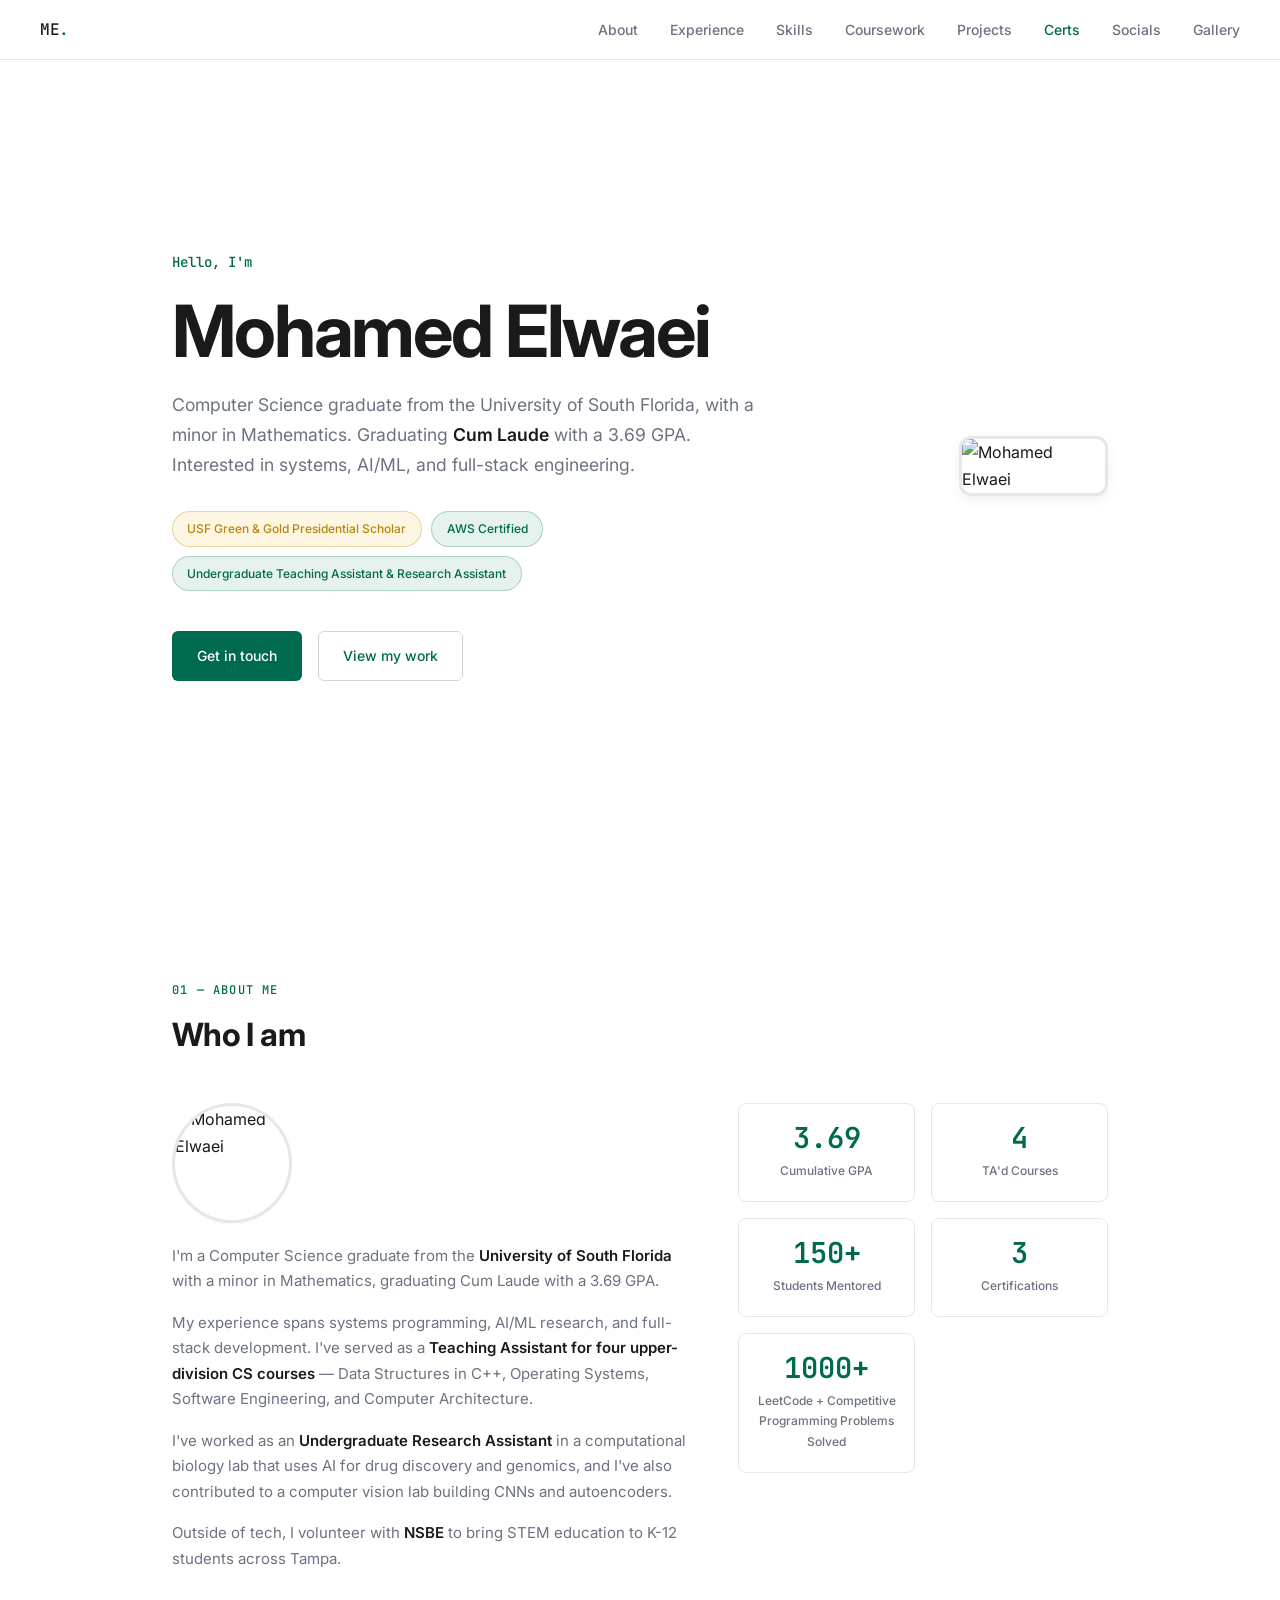
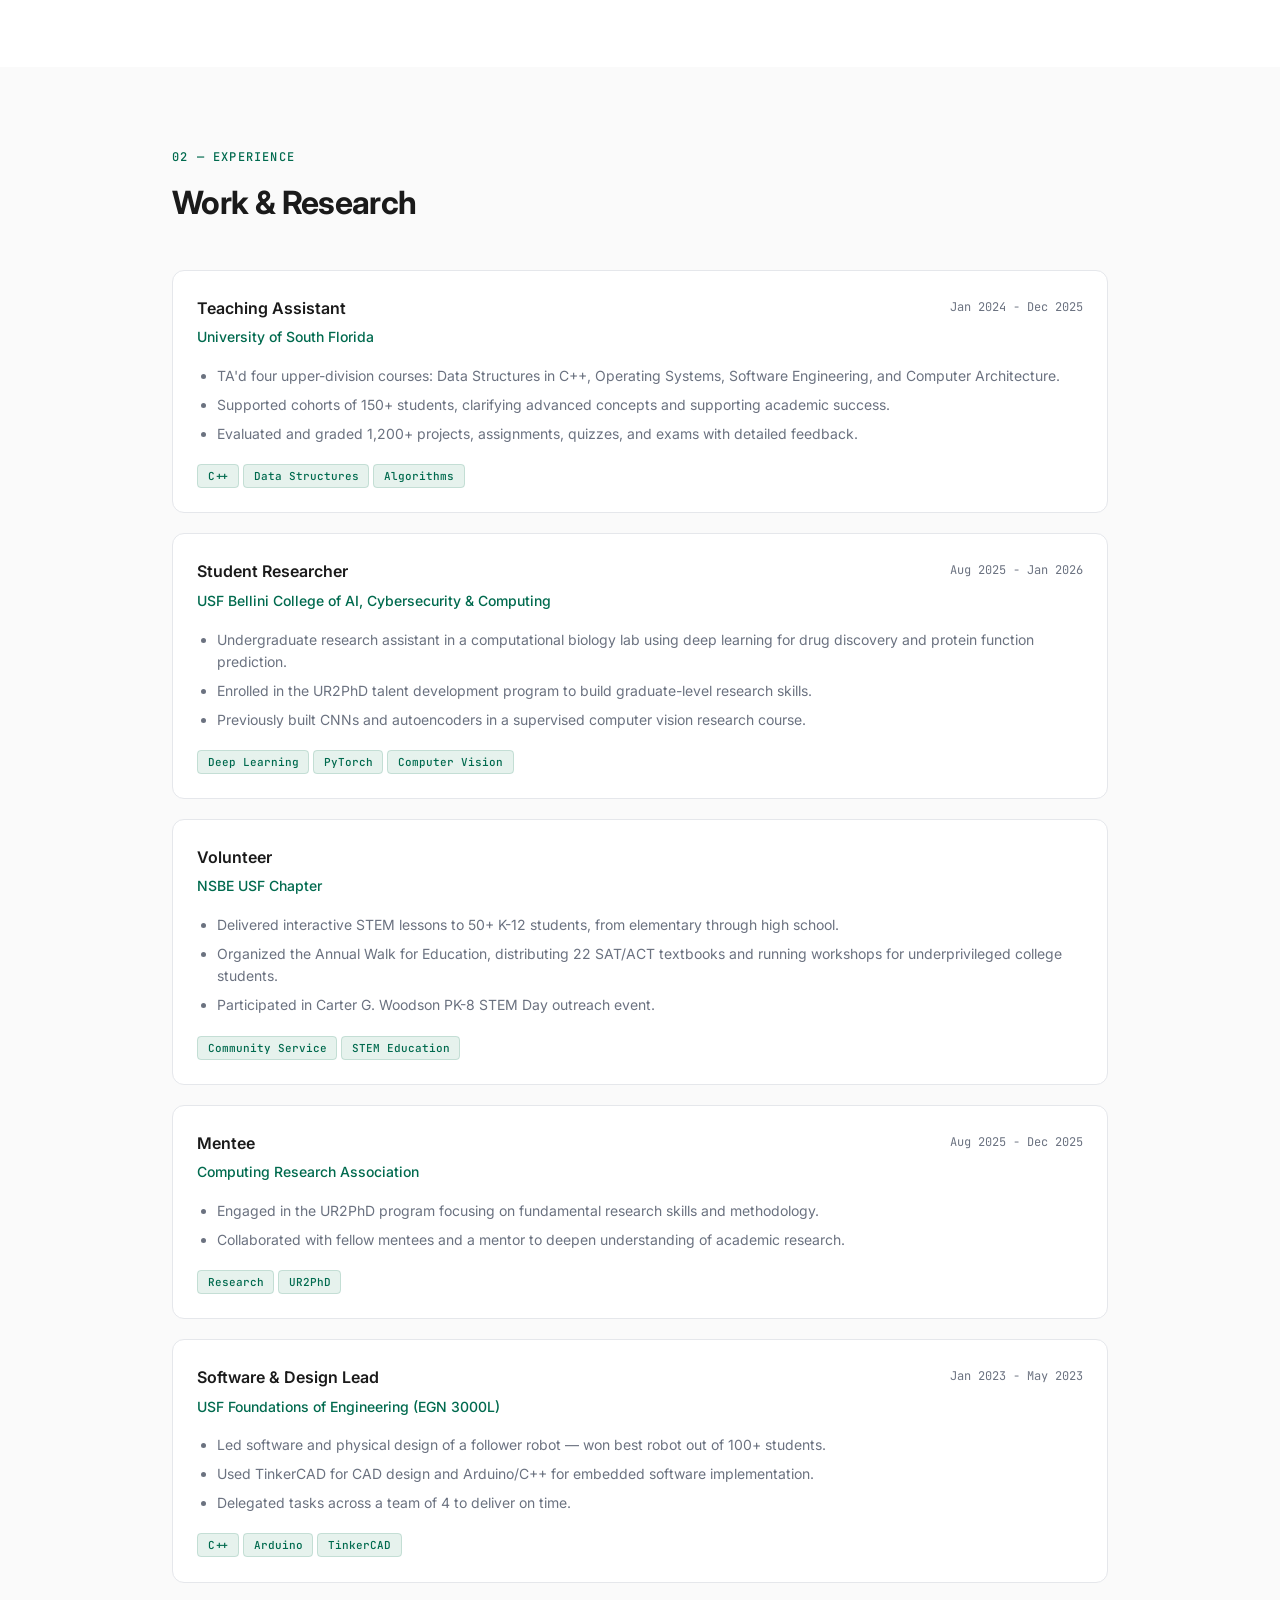
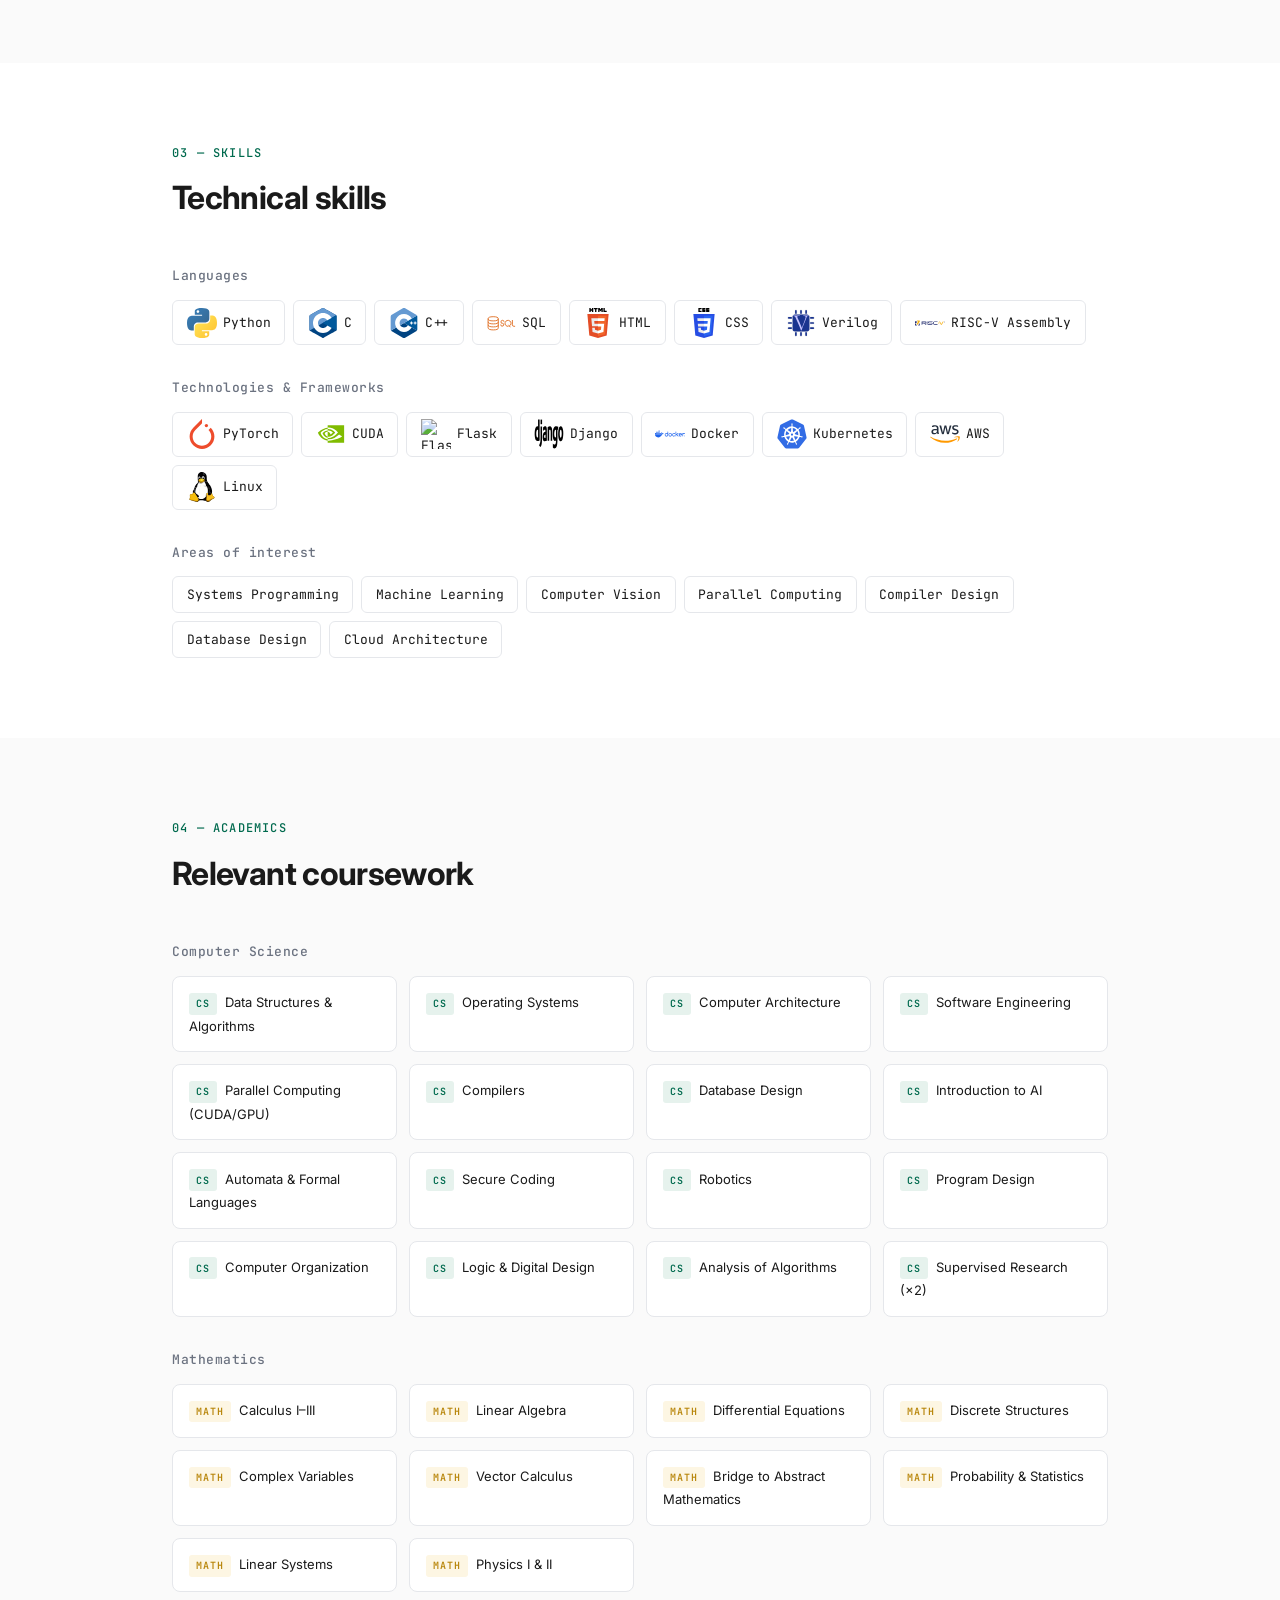
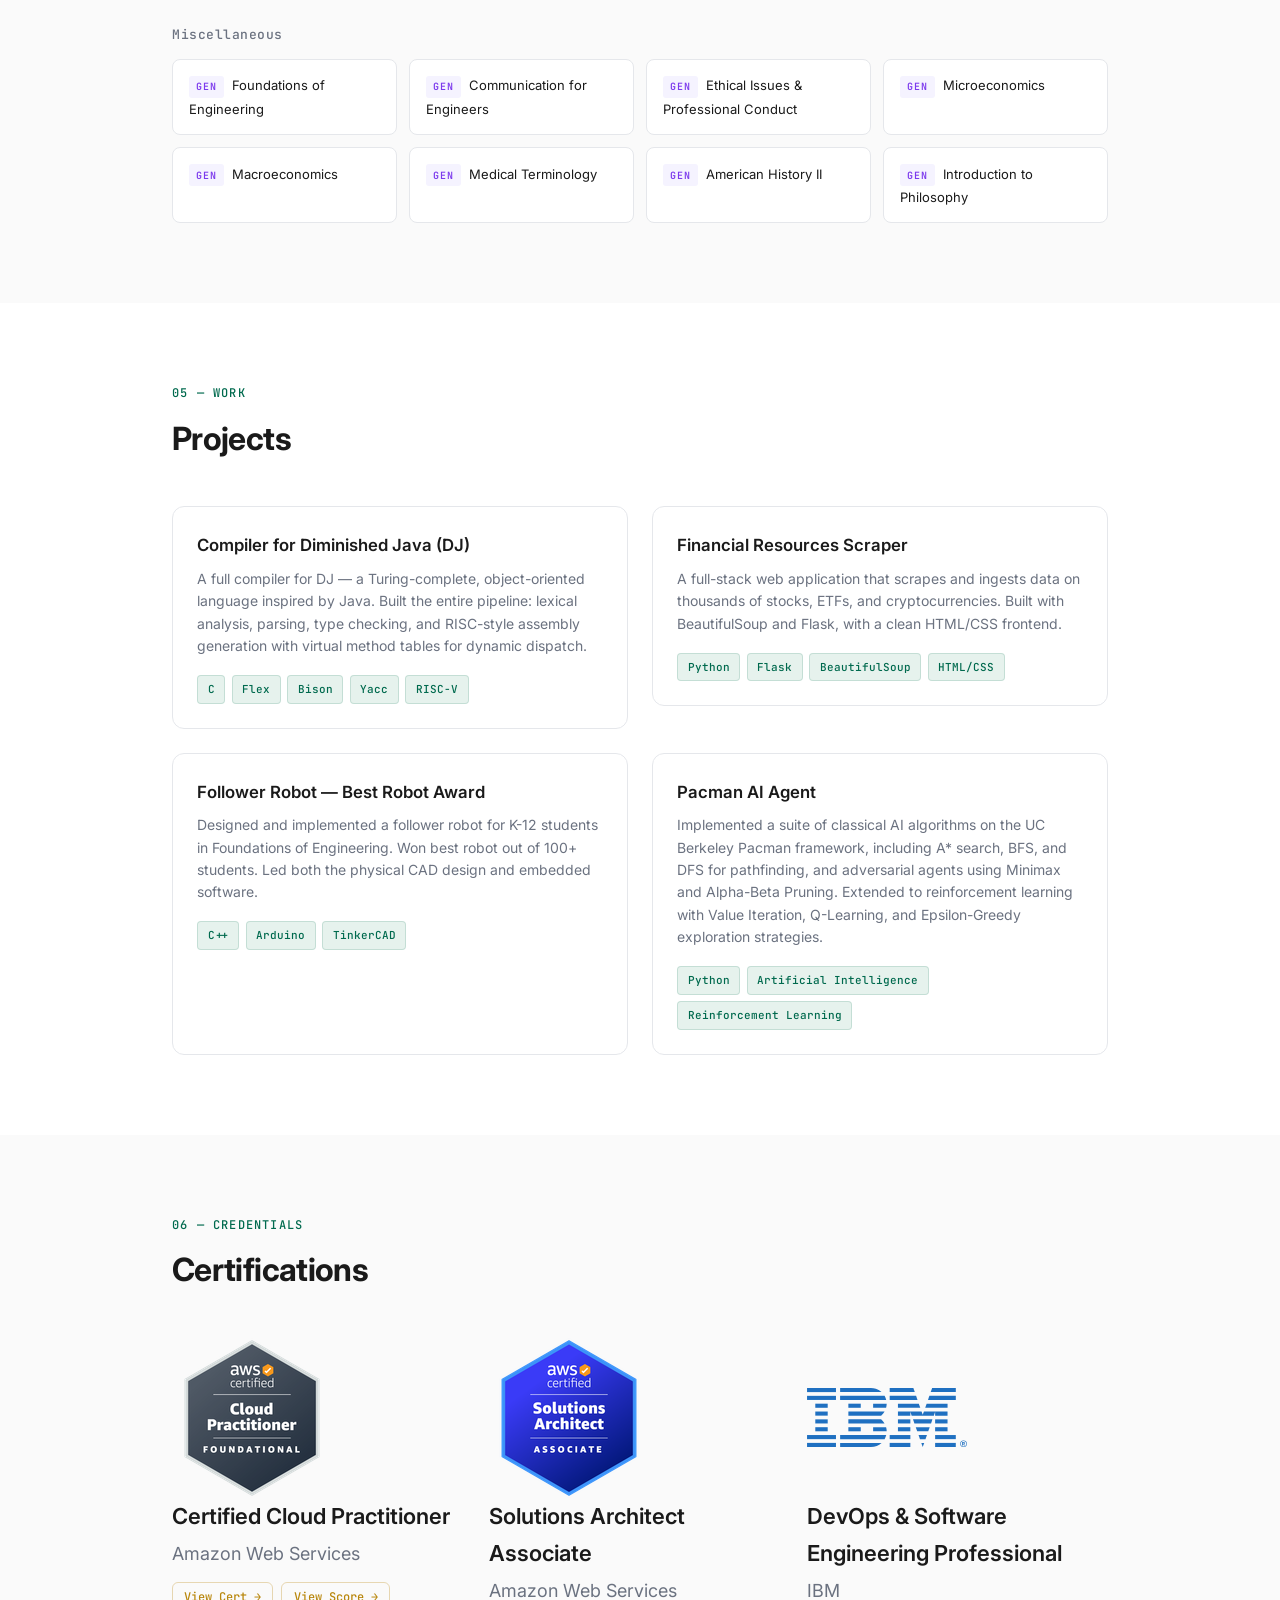
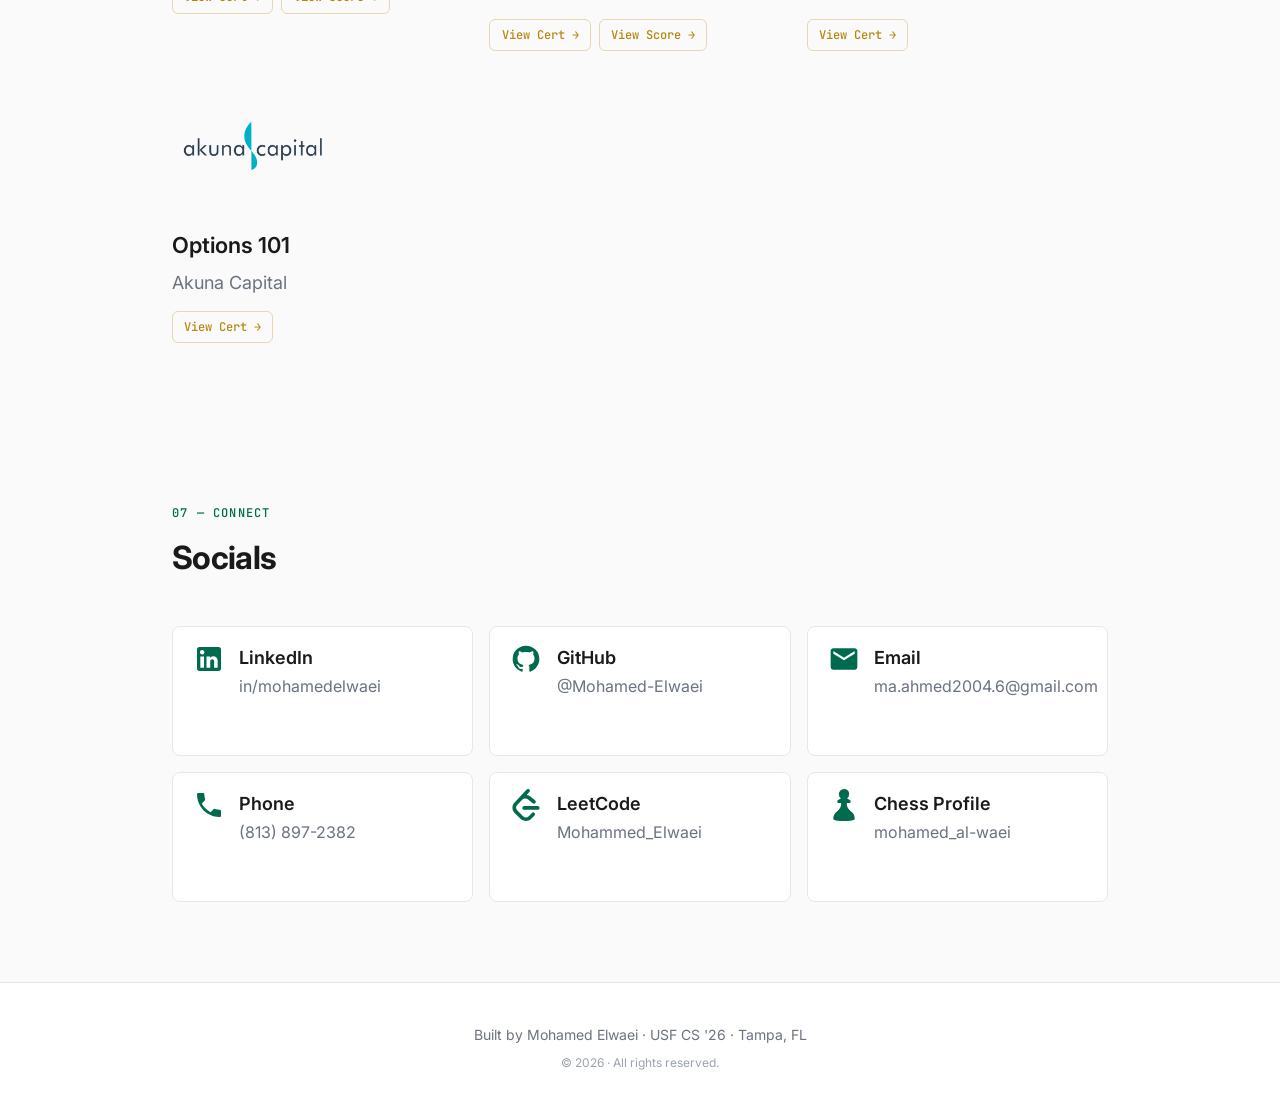
==== commit a9b66385: "Added new certificate" ====
--- a/index.html
+++ b/index.html
@@ -442,6 +442,18 @@
           <p class="cert-card__issuer">IBM</p>
           <div class="cert-card__links">
             <a href="assets/pdfs/IBM_DevOps_Cert.pdf" target="_blank" class="cert-card__link">View Cert →</a>
+
+          </div>
+        </div>
+      </div>
+      
+      <div class="cert-card">
+        <img src="assets/logos/Akuna_Capital_Logo.png" alt="Akuna" class="cert-card__logo">
+        <div>
+          <h4 class="cert-card__title">Options 101</h4>
+          <p class="cert-card__issuer">Akuna Capital</p>
+          <div class="cert-card__links">
+            <a href="assets/pdfs/Akuna_Capital_Options_101_Certification.pdf" target="_blank" class="cert-card__link">View Cert →</a>
 
           </div>
         </div>
--- a/css/components.css
+++ b/css/components.css
@@ -256,8 +256,8 @@
 
 /* ── CERT CARD ── */
 .cert-card__logo {
-  width: 192px;
-  height: 192px;
+  width: 160px;
+  height: 160px;
   object-fit: contain;
   flex-shrink: 0;
   border-radius: var(--radius-sm);
@@ -283,14 +283,14 @@
 }
 
 .cert-card__title {
-  font-size: 28px;
+  font-size: 22px;
   font-weight: 600;
   color: var(--text);
   margin-bottom: 0.25rem;
 }
 
 .cert-card__issuer {
-  font-size: 24px;
+  font-size: 18px;
   color: var(--text-muted);
   margin-bottom: 0.75rem;
 }
--- a/css/sections.css
+++ b/css/sections.css
@@ -64,6 +64,18 @@
   gap: 4rem;
 }
 
+
+.hero__photo {
+  width: auto;
+  height: auto;        /* natural height based on image ratio */
+  border-radius: var(--radius-lg);
+  object-fit: cover;
+  object-position: center 20%;
+  border: 3px solid var(--border);
+  box-shadow: var(--shadow-md);
+  max-width: 100%;
+  flex-shrink: 0;
+}
 
 
 /* ── ABOUT ── */
--- a/css/responsive.css
+++ b/css/responsive.css
@@ -21,7 +21,14 @@
   }
 
   .nav__links {
-    gap: 1rem;
+    overflow-x: auto;
+    -webkit-overflow-scrolling: touch;
+    scrollbar-width: none;        /* hides scrollbar on Firefox */
+    padding-bottom: 2px;
+  }
+  
+  .nav__links::-webkit-scrollbar {
+    display: none;                /* hides scrollbar on Chrome/Safari */
   }
 
   .nav__links a {
@@ -46,6 +53,31 @@
     padding: 7rem 0 4rem;
   }
 
+  .hero__split {
+    flex-direction: column;
+    align-items: center;
+    gap: 2rem;
+  }
+
+  .hero__photo-wrap {
+    order: -1;
+    display: flex;
+    justify-content: center;
+    margin: 0 auto;
+  }
+
+  .hero__photo {
+    width: auto;
+    height: auto;        /* natural height based on image ratio */
+    border-radius: var(--radius-lg);
+    object-fit: cover;
+    object-position: center 20%;
+    border: 3px solid var(--border);
+    box-shadow: var(--shadow-md);
+    max-width: 100%;
+    flex-shrink: 0;
+  }
+
   .hero__name {
     font-size: 2.5rem;
   }
@@ -62,19 +94,4 @@
   .btn {
     width: 100%;
   }
-}
-
-/* ── Very small ── */
-@media (max-width: 460px) {
-  .nav__links {
-    gap: 0.75rem;
-  }
-
-  .nav__links a {
-    font-size: 12px;
-  }
-
-  .about__stats {
-    grid-template-columns: 1fr 1fr;
-  }
-}
+}
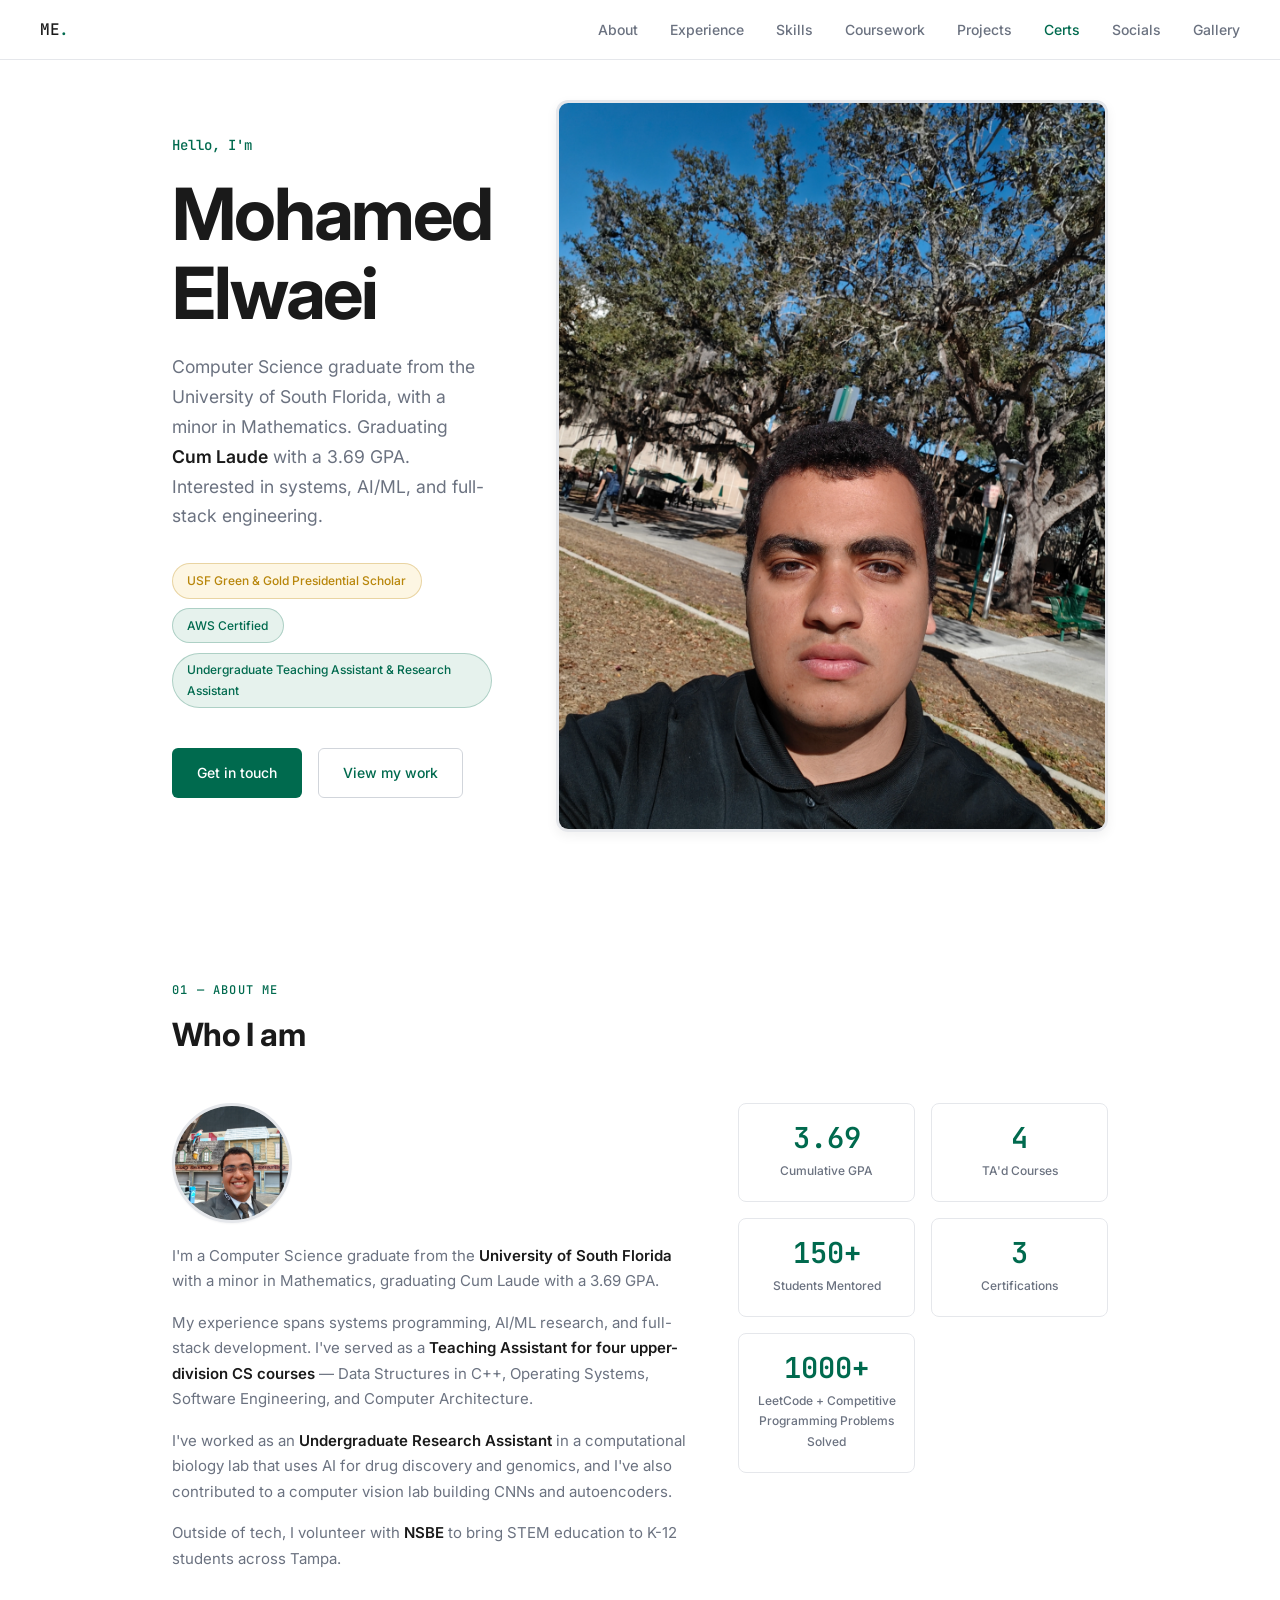
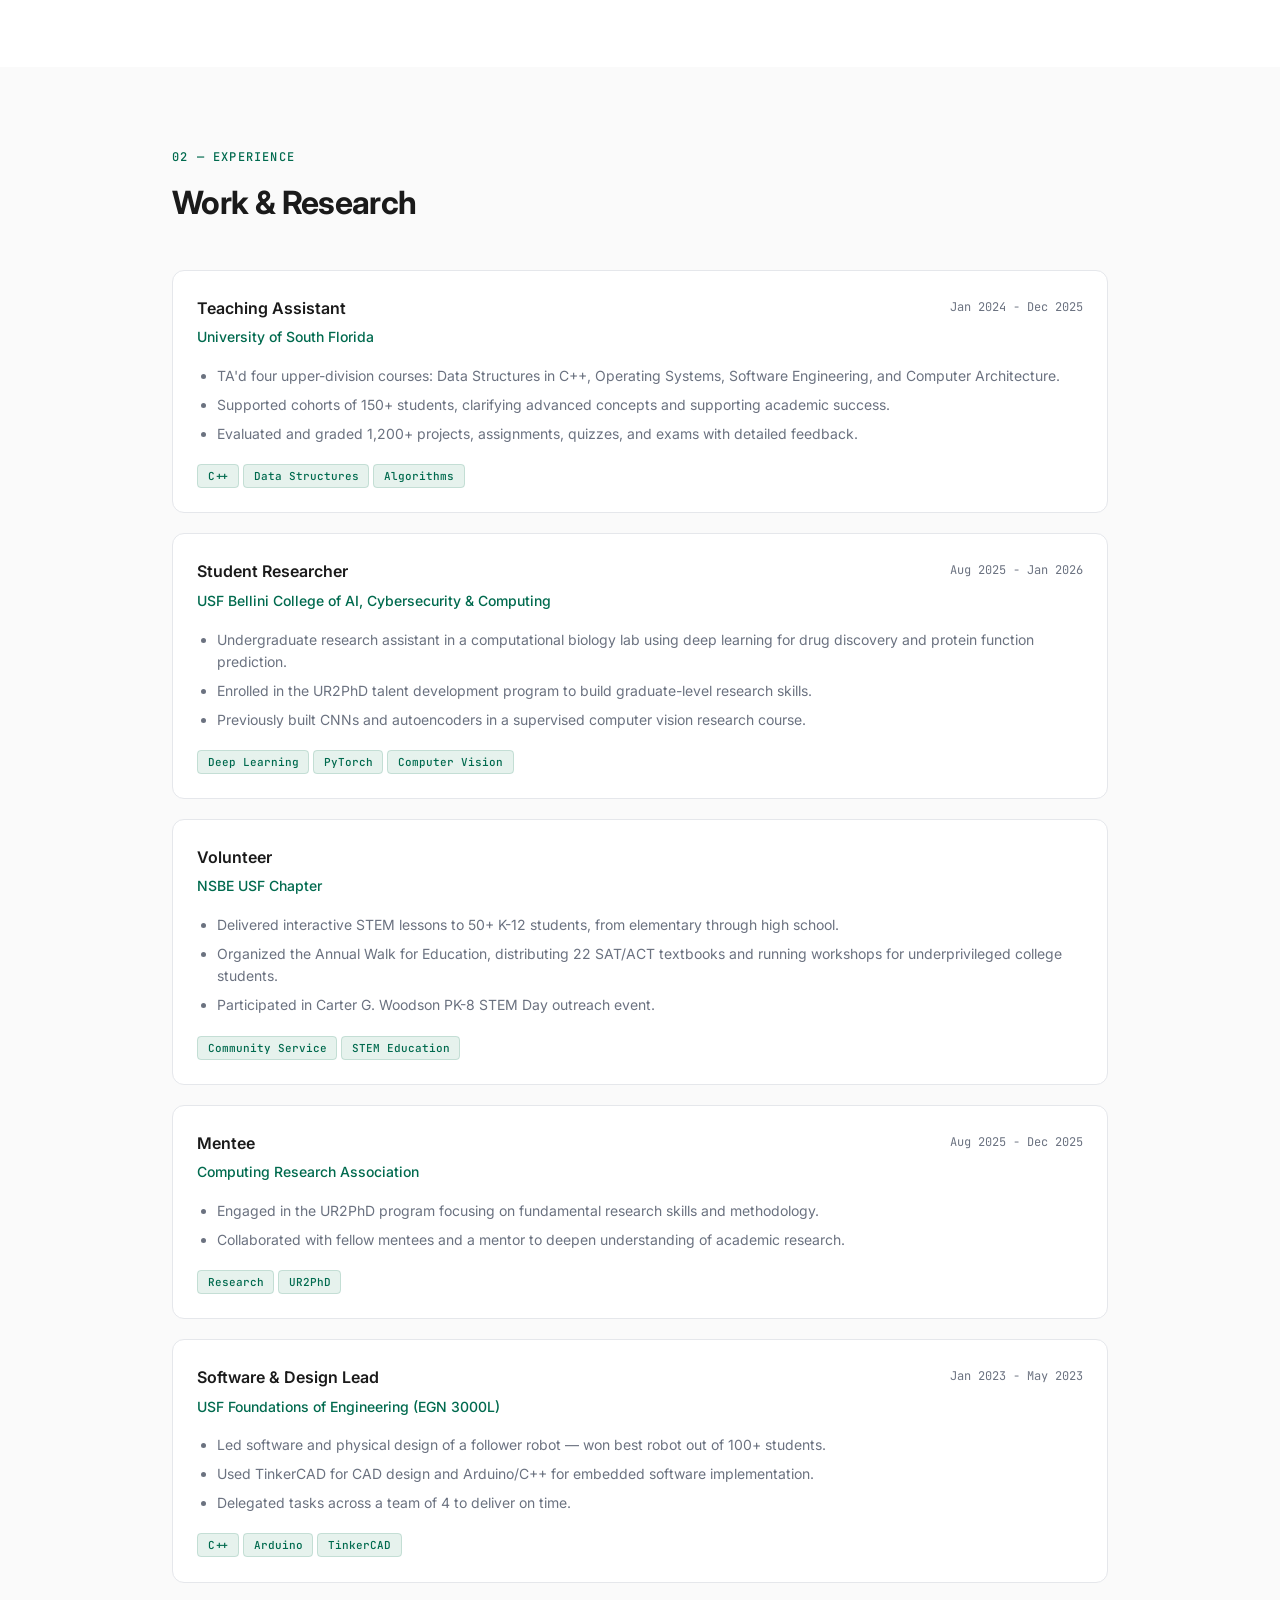
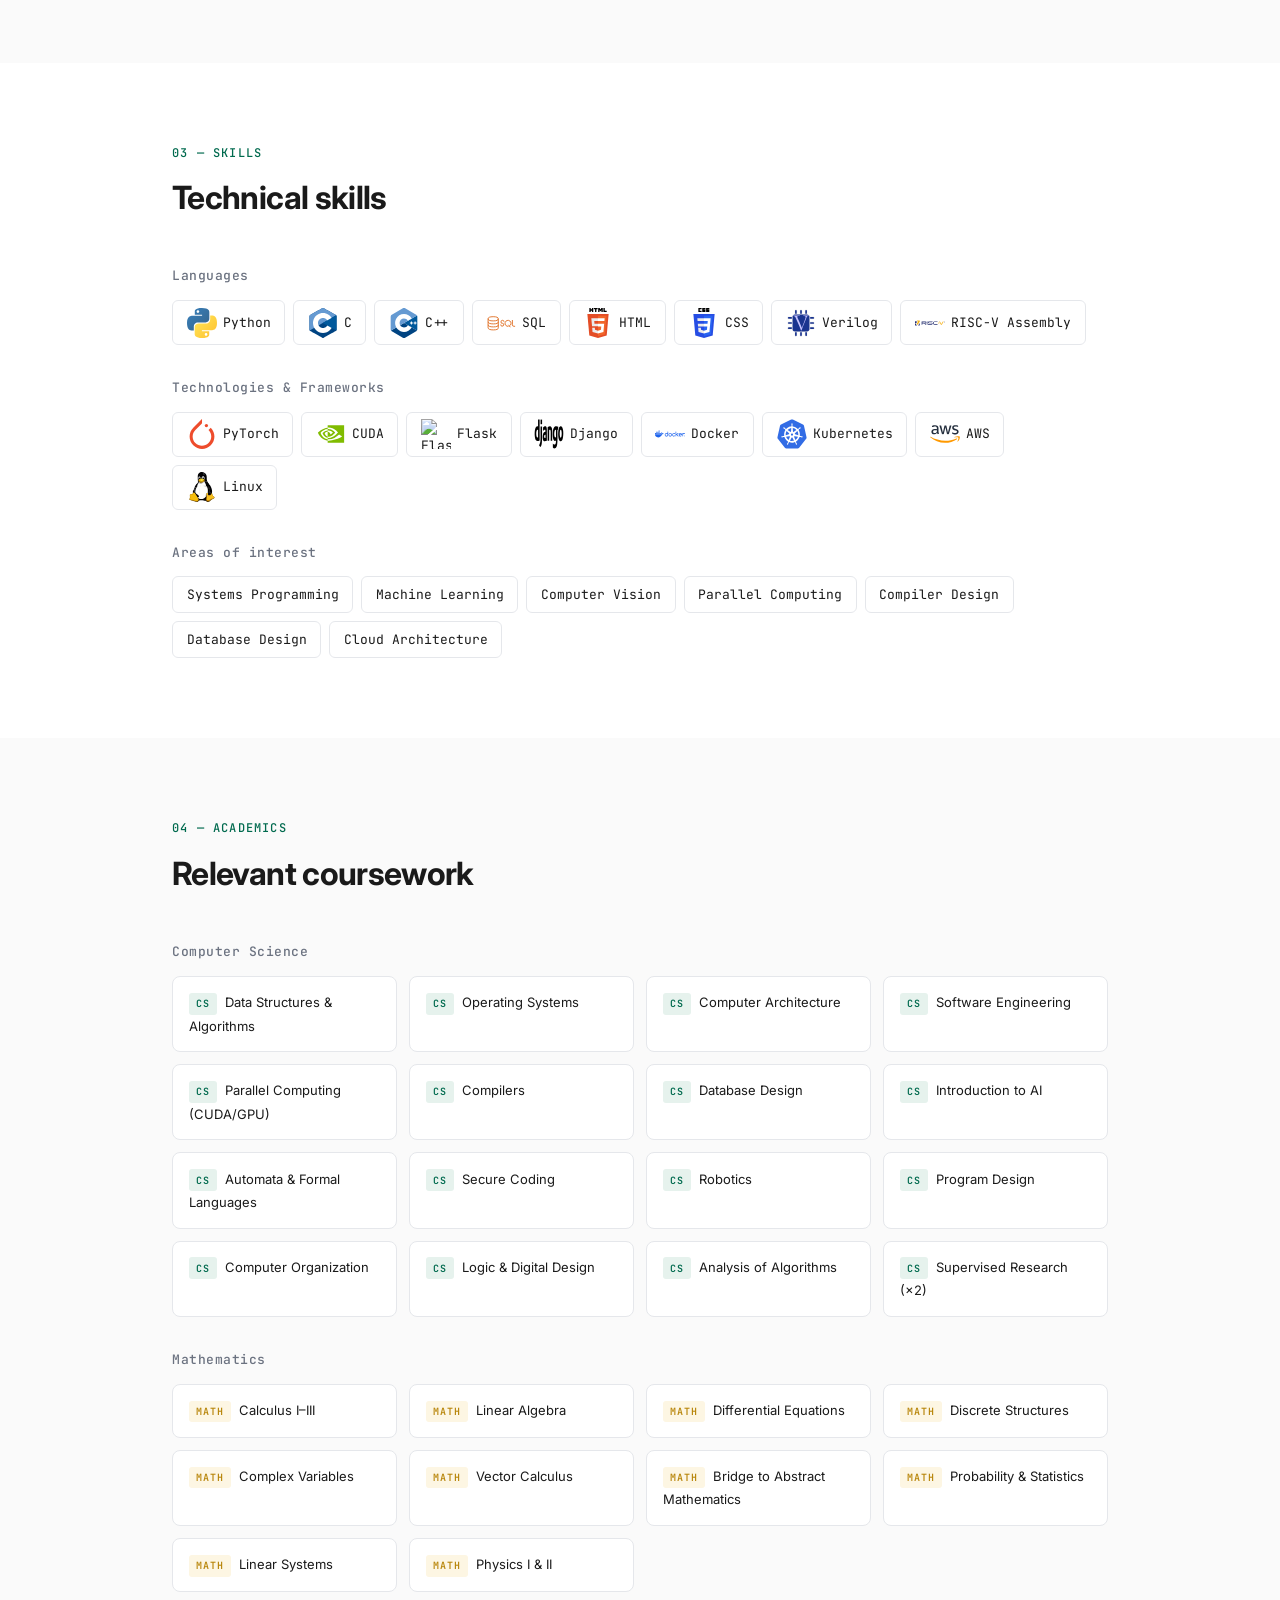
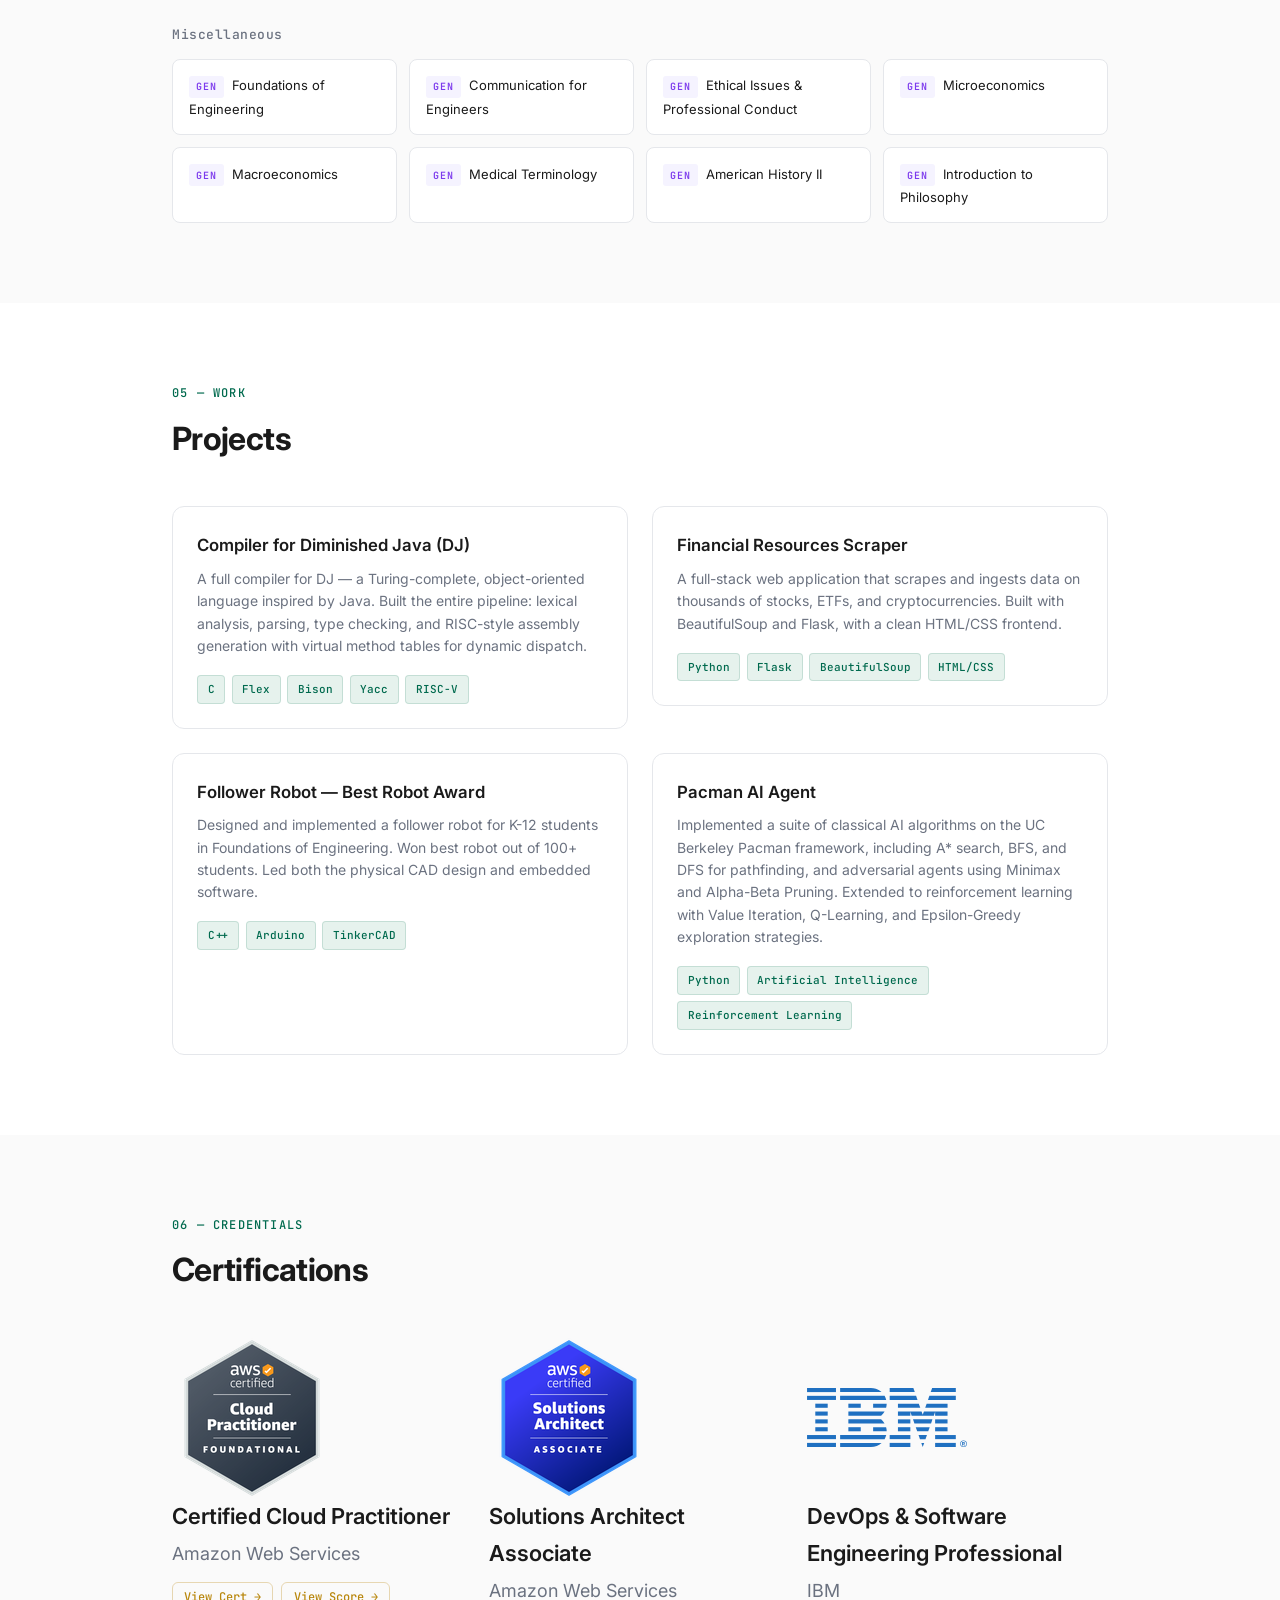
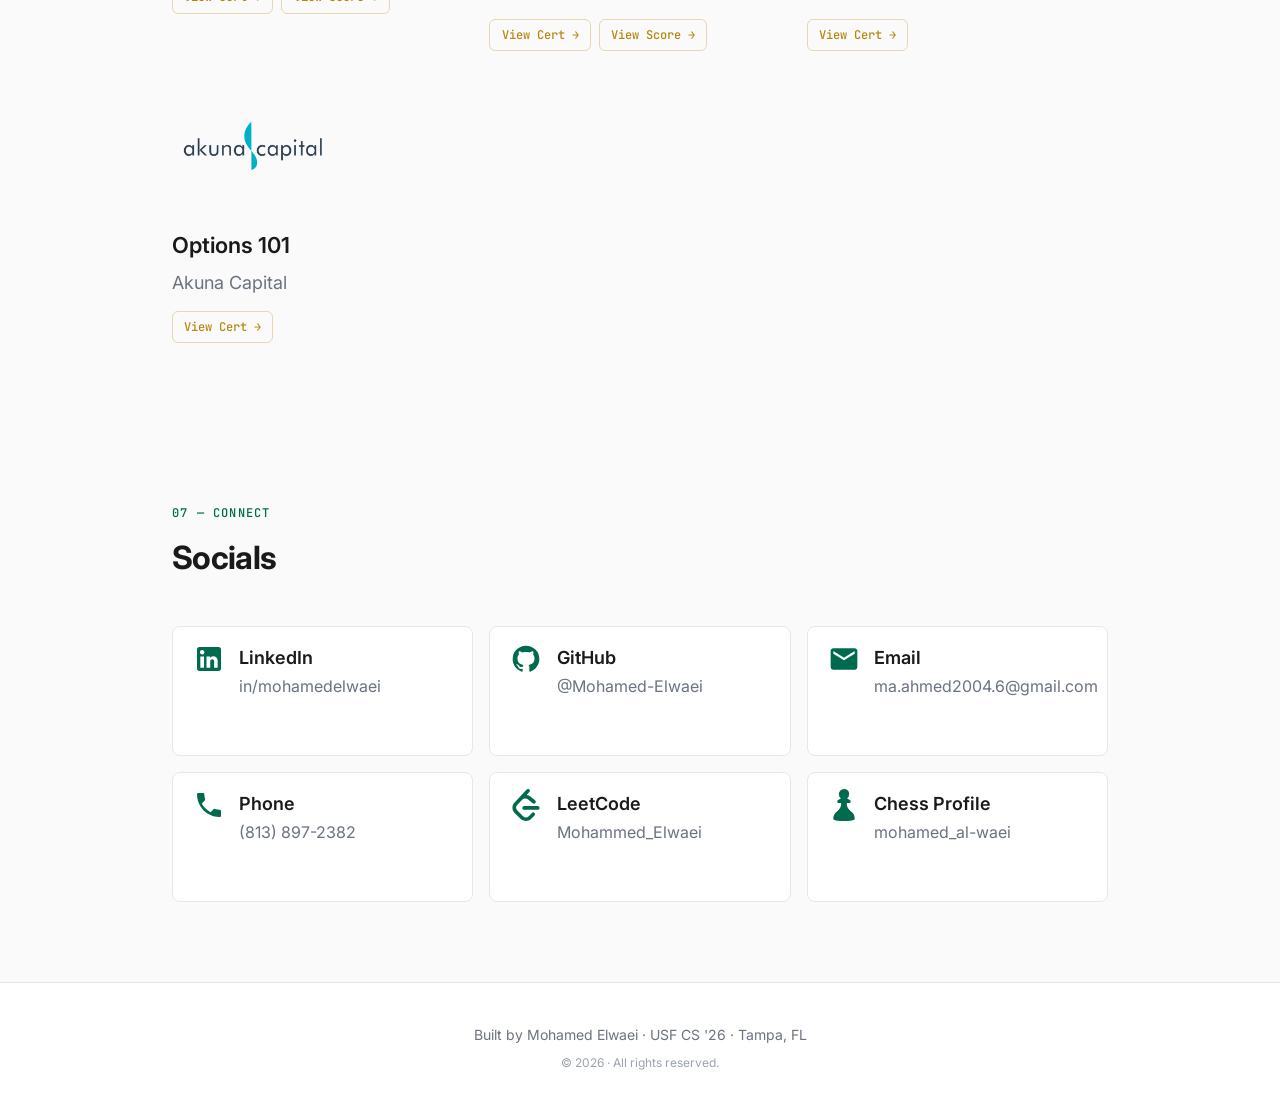
==== commit 4a4d2c3a: "Resized Profile Images" ====
--- a/index.html
+++ b/index.html
@@ -58,7 +58,7 @@
         </div>
       </div>
       <div class="hero__photo-wrap">
-        <img src="assets/profile2.jpg" alt="Mohamed Elwaei" class="hero__photo" />
+        <img src="assets/profile2.webp" alt="Mohamed Elwaei" class="hero__photo" />
       </div>
 
     </div>
@@ -75,7 +75,7 @@
 
       <div class="about__grid">
         <div class="about__text">
-          <img src="assets/profile3.jpg" alt="Mohamed Elwaei" class="about__photo" />
+          <img src="assets/profile3.webp" alt="Mohamed Elwaei" class="about__photo" />
           <p>I'm a Computer Science graduate from the <strong>University of South Florida</strong> with a minor in Mathematics, graduating Cum Laude with a 3.69 GPA.</p>
           <p>My experience spans systems programming, AI/ML research, and full-stack development. I've served as a <strong>Teaching Assistant for four upper-division CS courses</strong> — Data Structures in C++, Operating Systems, Software Engineering, and Computer Architecture.</p>
           <p>I've worked as an <strong>Undergraduate Research Assistant</strong> in a computational biology lab that uses AI for drug discovery and genomics, and I've also contributed to a computer vision lab building CNNs and autoencoders.</p>
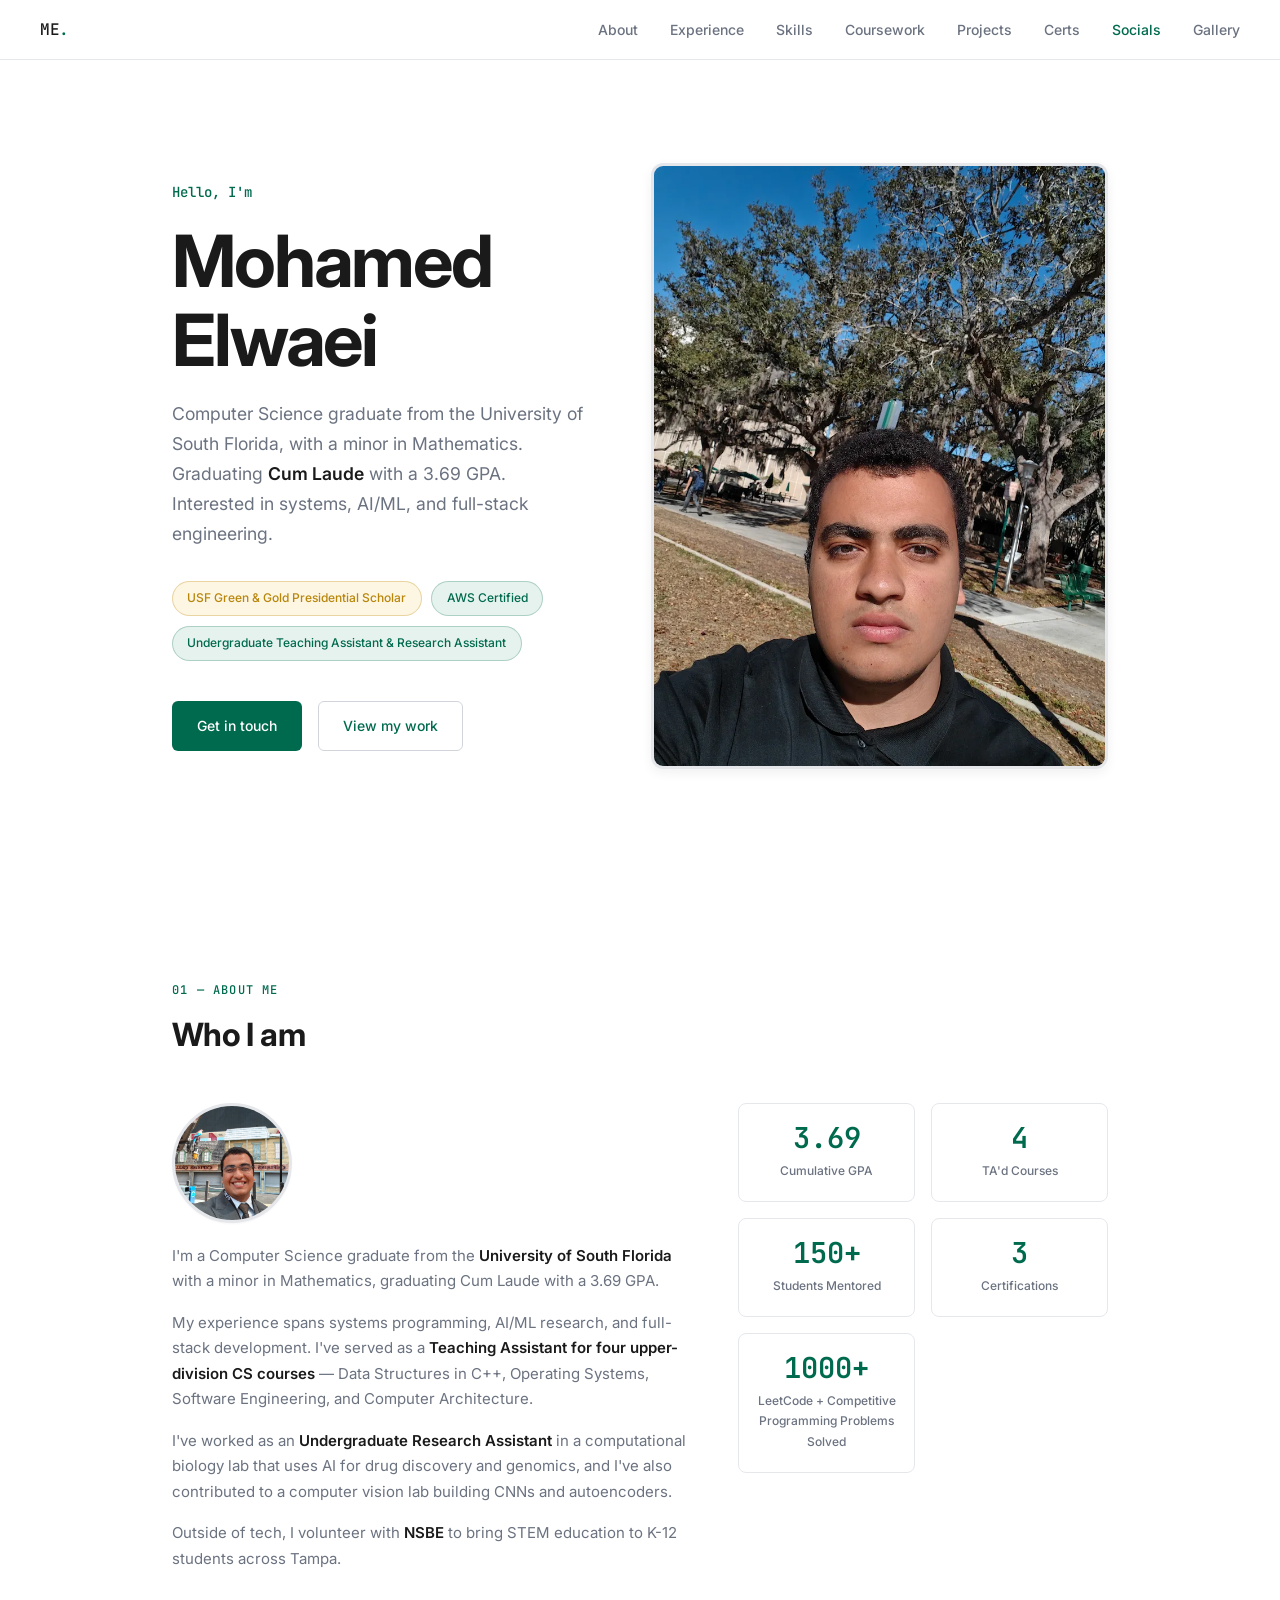
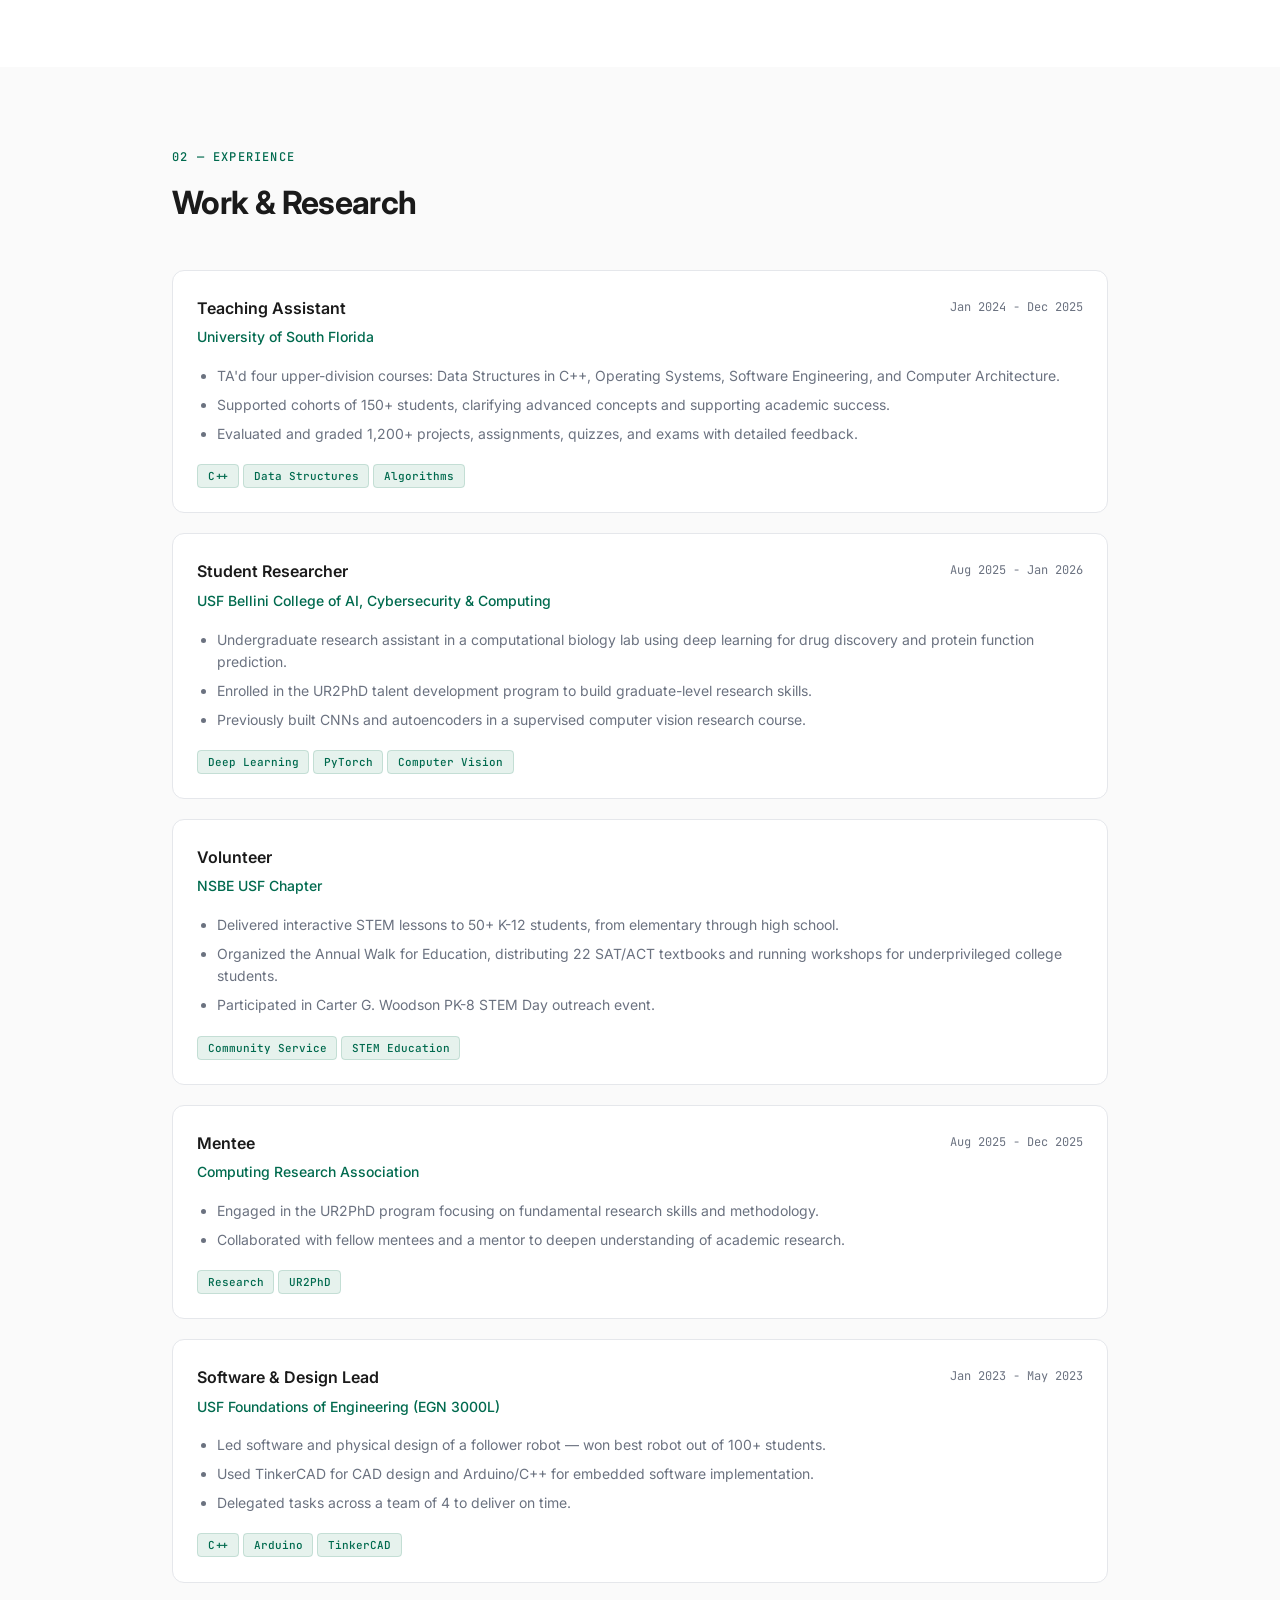
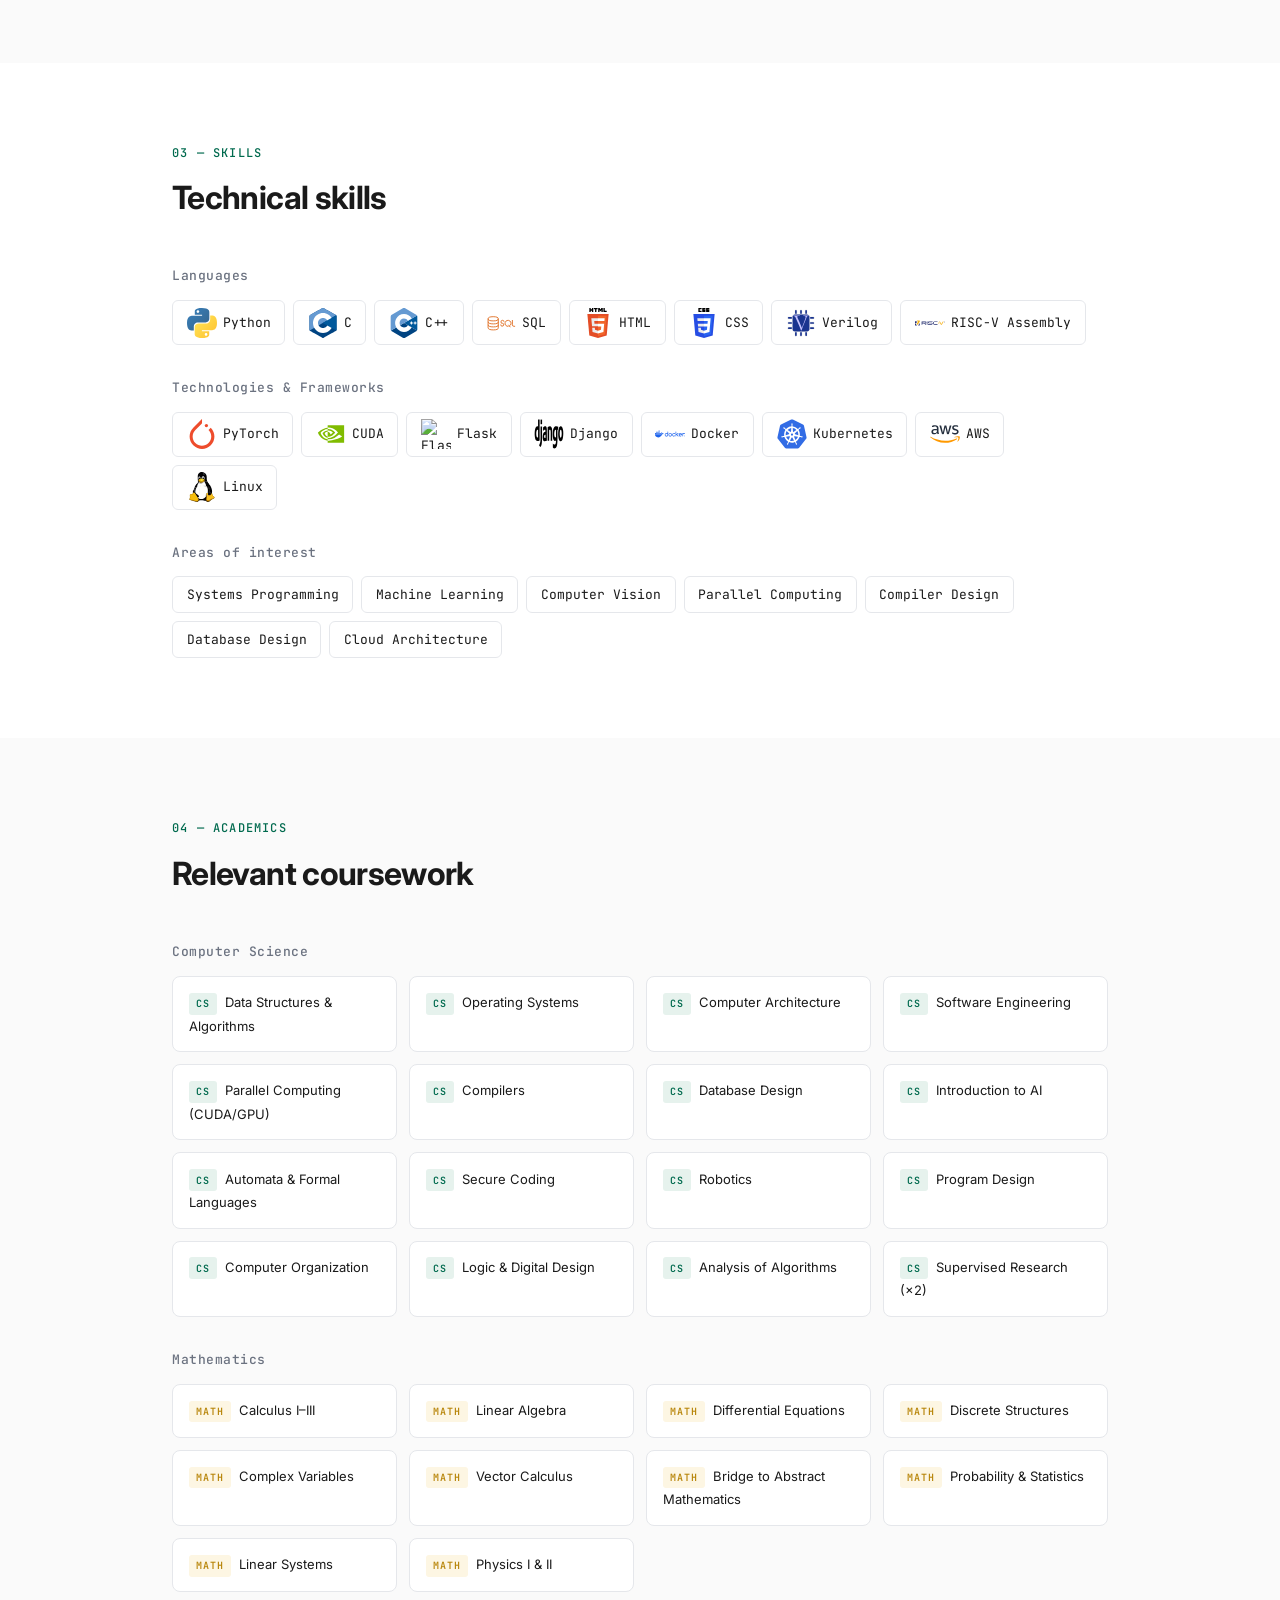
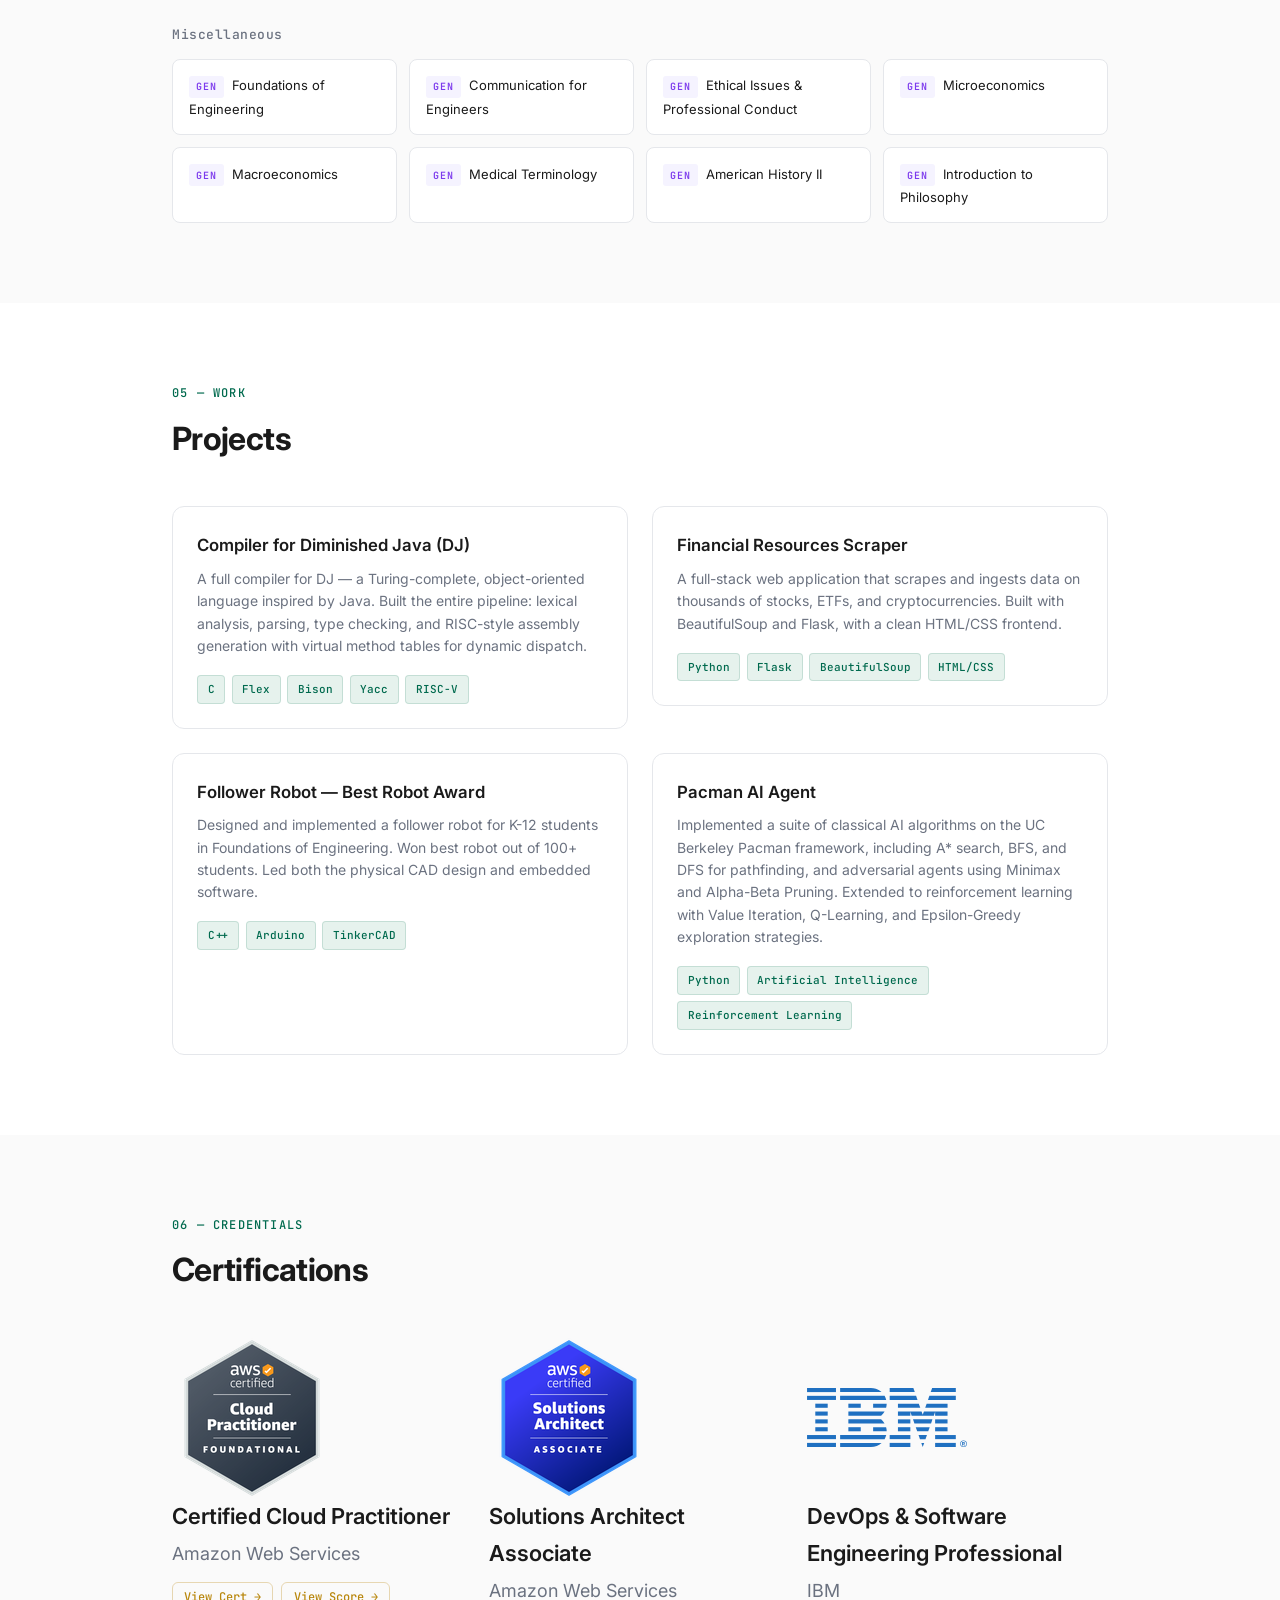
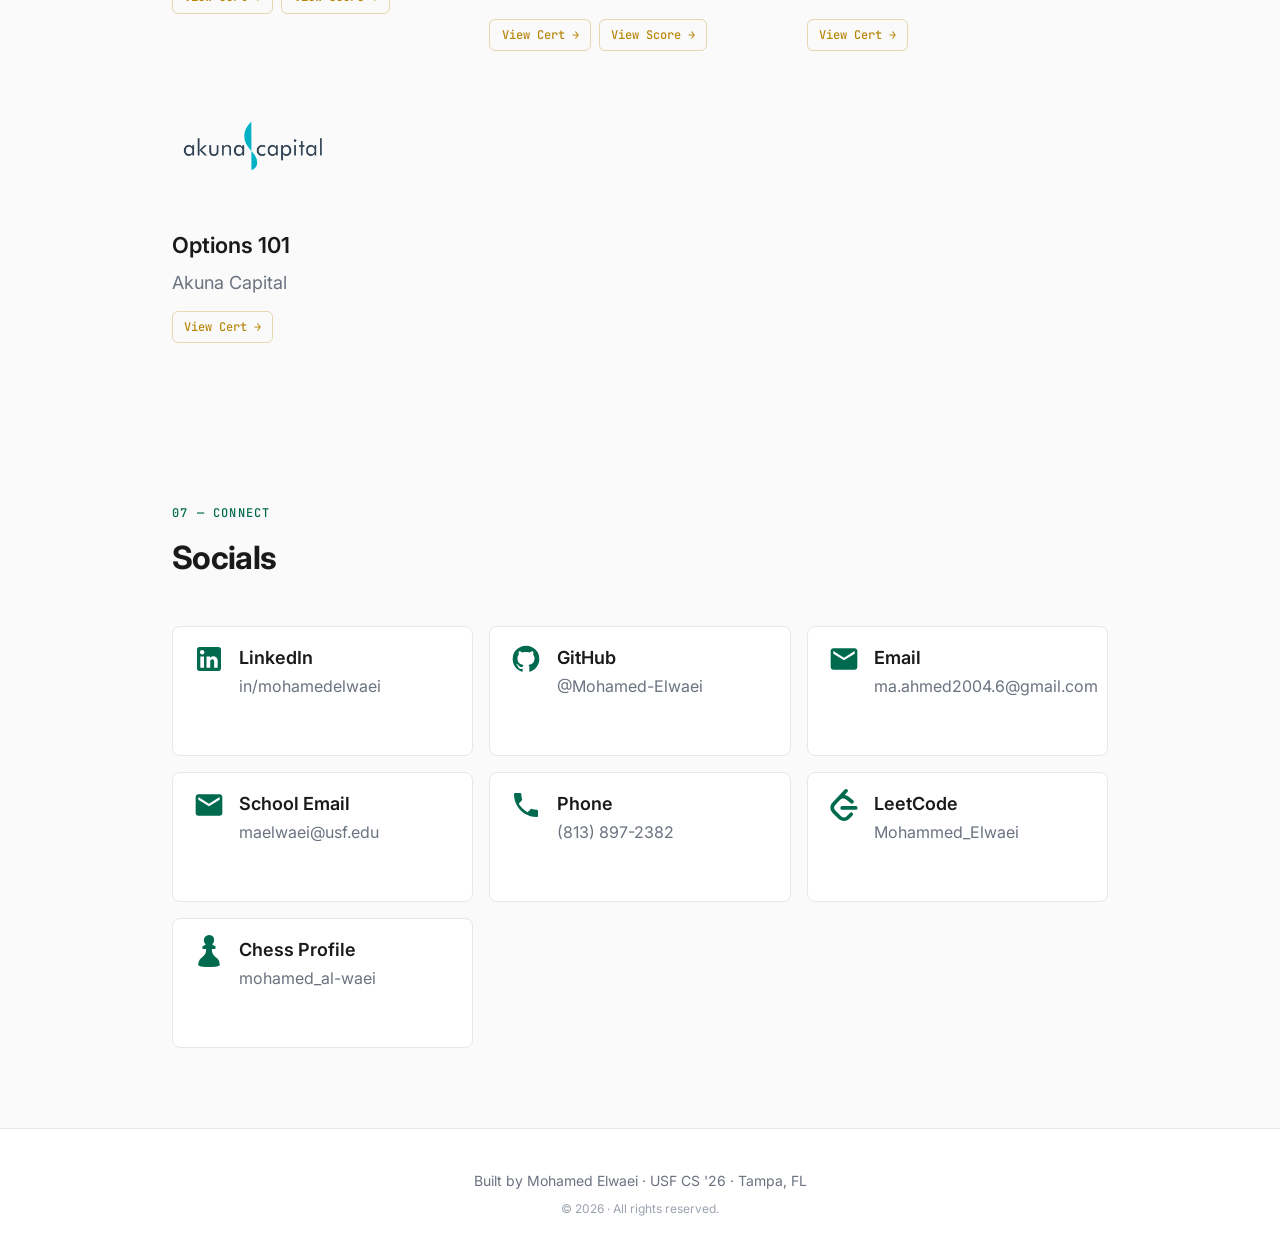
==== commit c237ca19: "Added School Email" ====
--- a/index.html
+++ b/index.html
@@ -493,6 +493,13 @@
           <div>
             <div class="social-card__title">Email</div>
             <div class="social-card__sub">ma.ahmed2004.6@gmail.com</div>
+          </div>
+        </a>
+        <a href="mailto:maelwaei@usf.edu" class="social-card">
+          <svg class="social-card__icon" viewBox="0 0 24 24" fill="currentColor" width="22" height="22"><path d="M20 4H4c-1.1 0-2 .9-2 2v12c0 1.1.9 2 2 2h16c1.1 0 2-.9 2-2V6c0-1.1-.9-2-2-2zm0 4-8 5-8-5V6l8 5 8-5v2z"/></svg>
+          <div>
+            <div class="social-card__title">School Email</div>
+            <div class="social-card__sub">maelwaei@usf.edu</div>
           </div>
         </a>
   
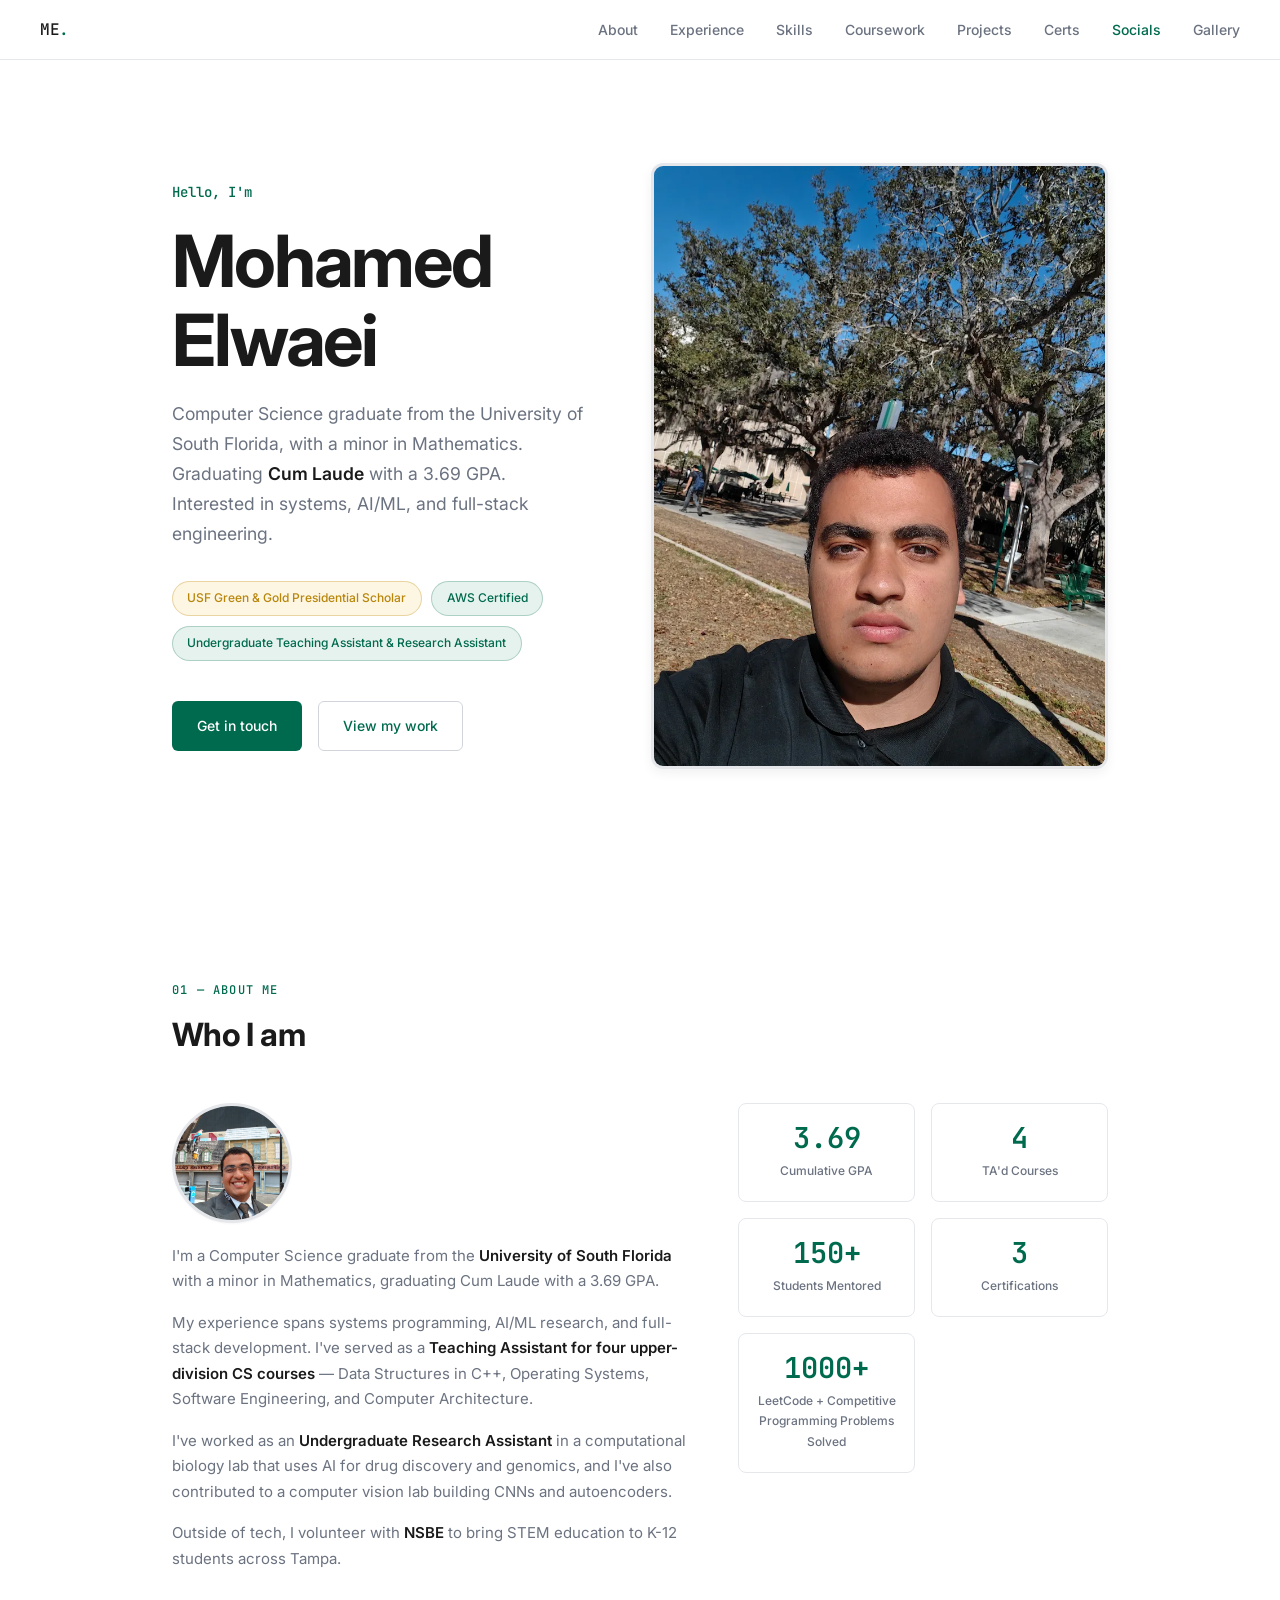
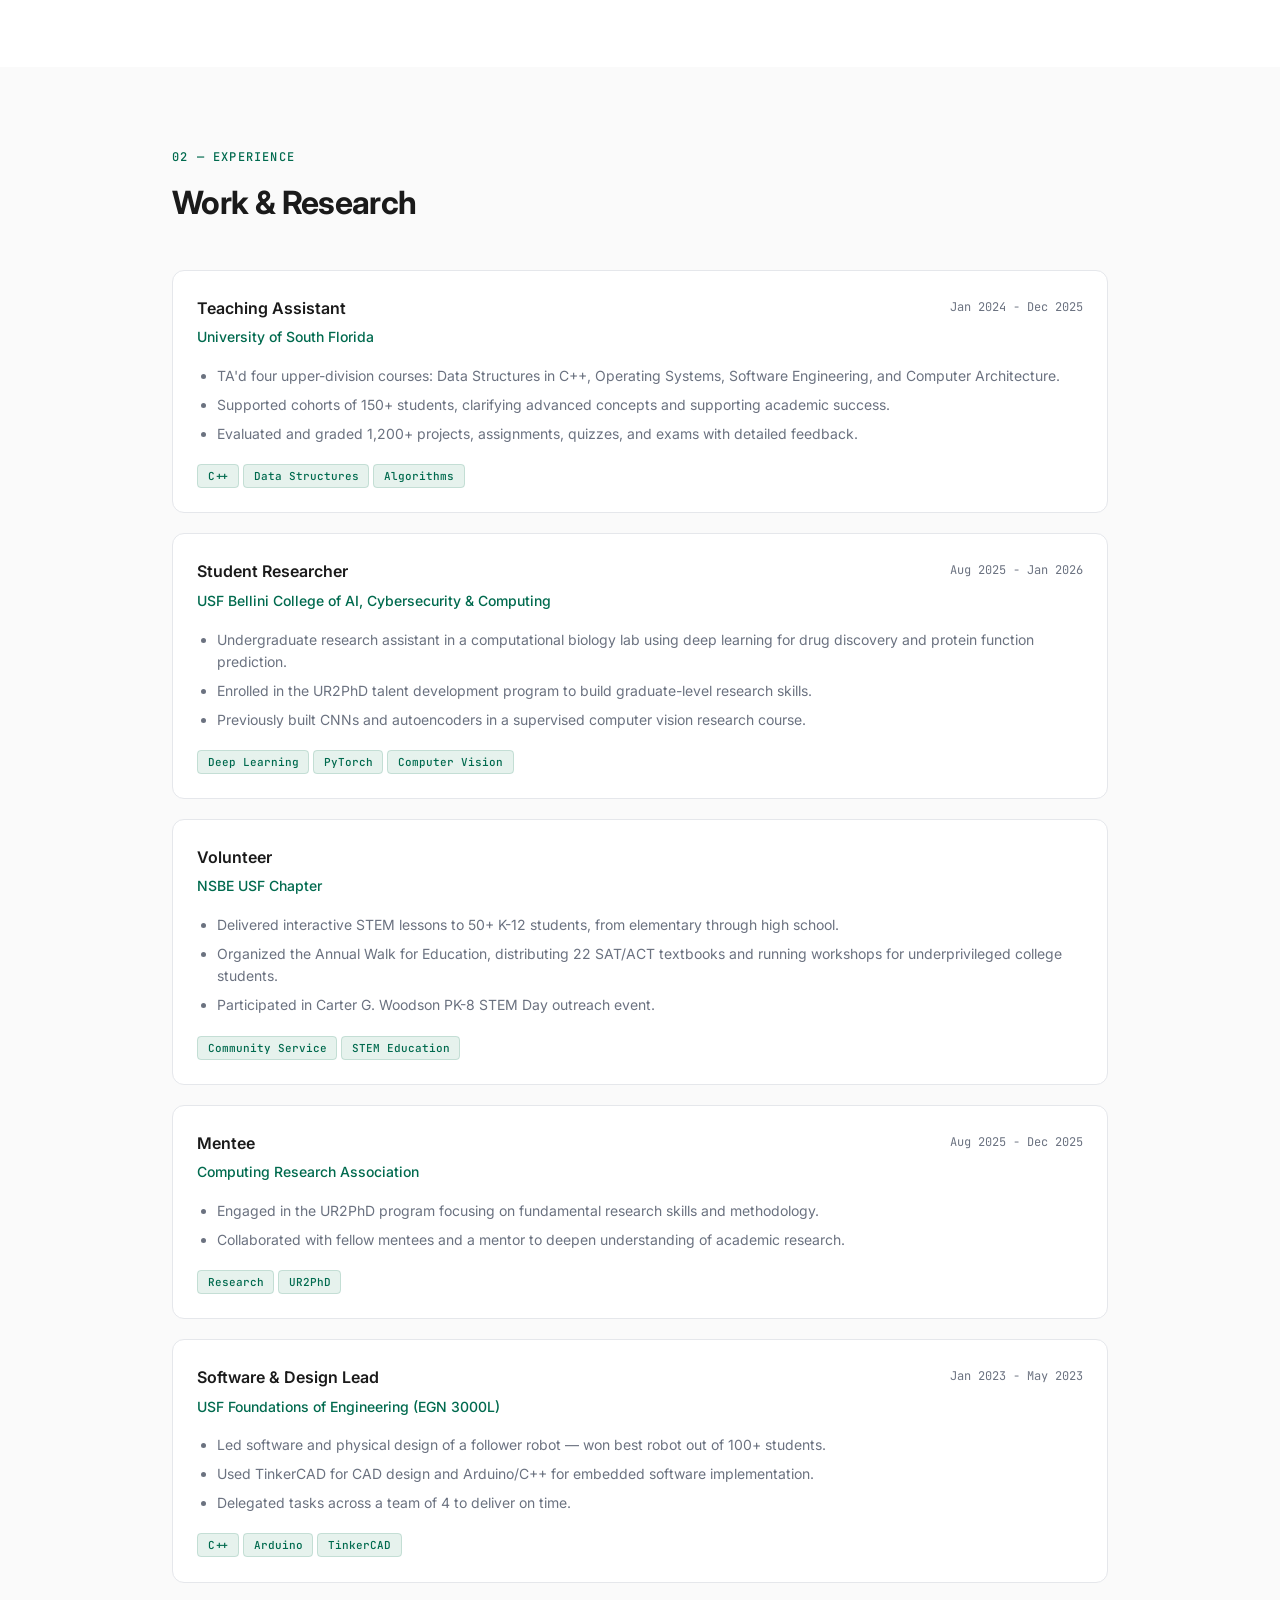
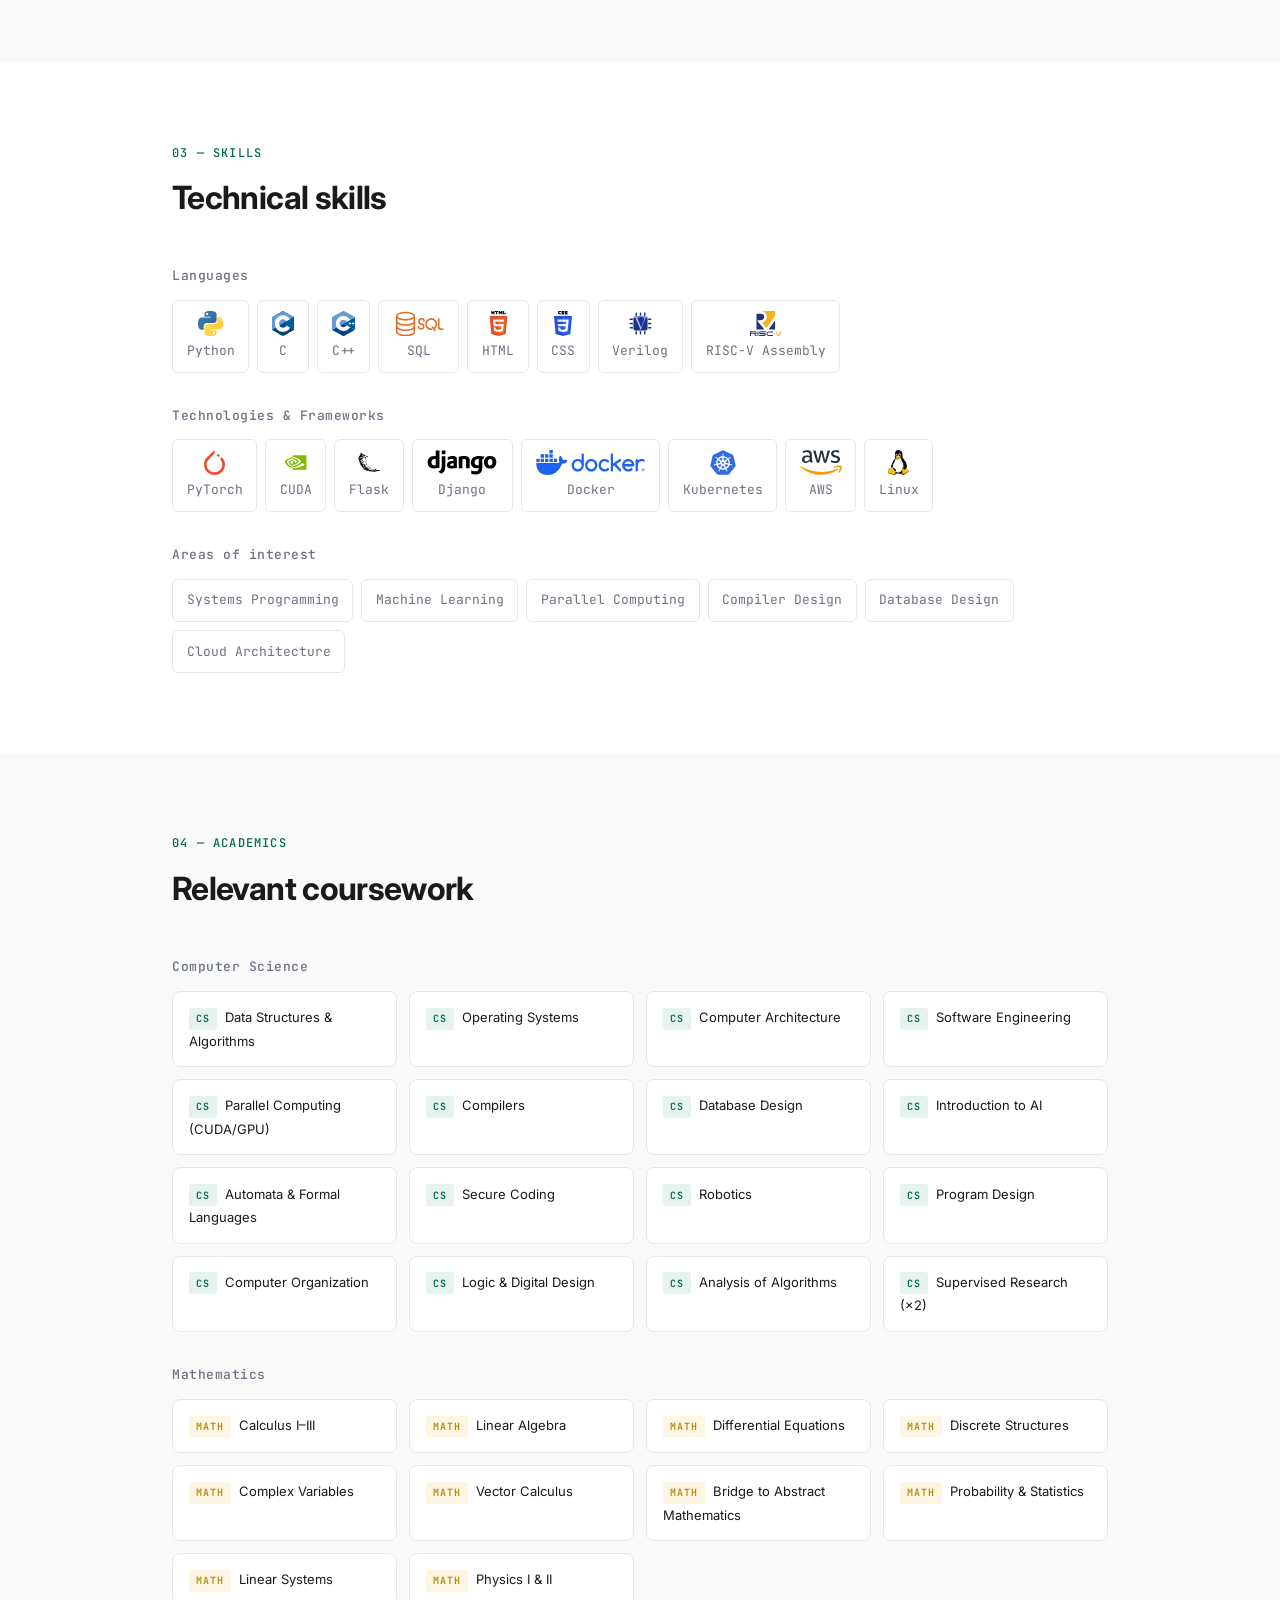
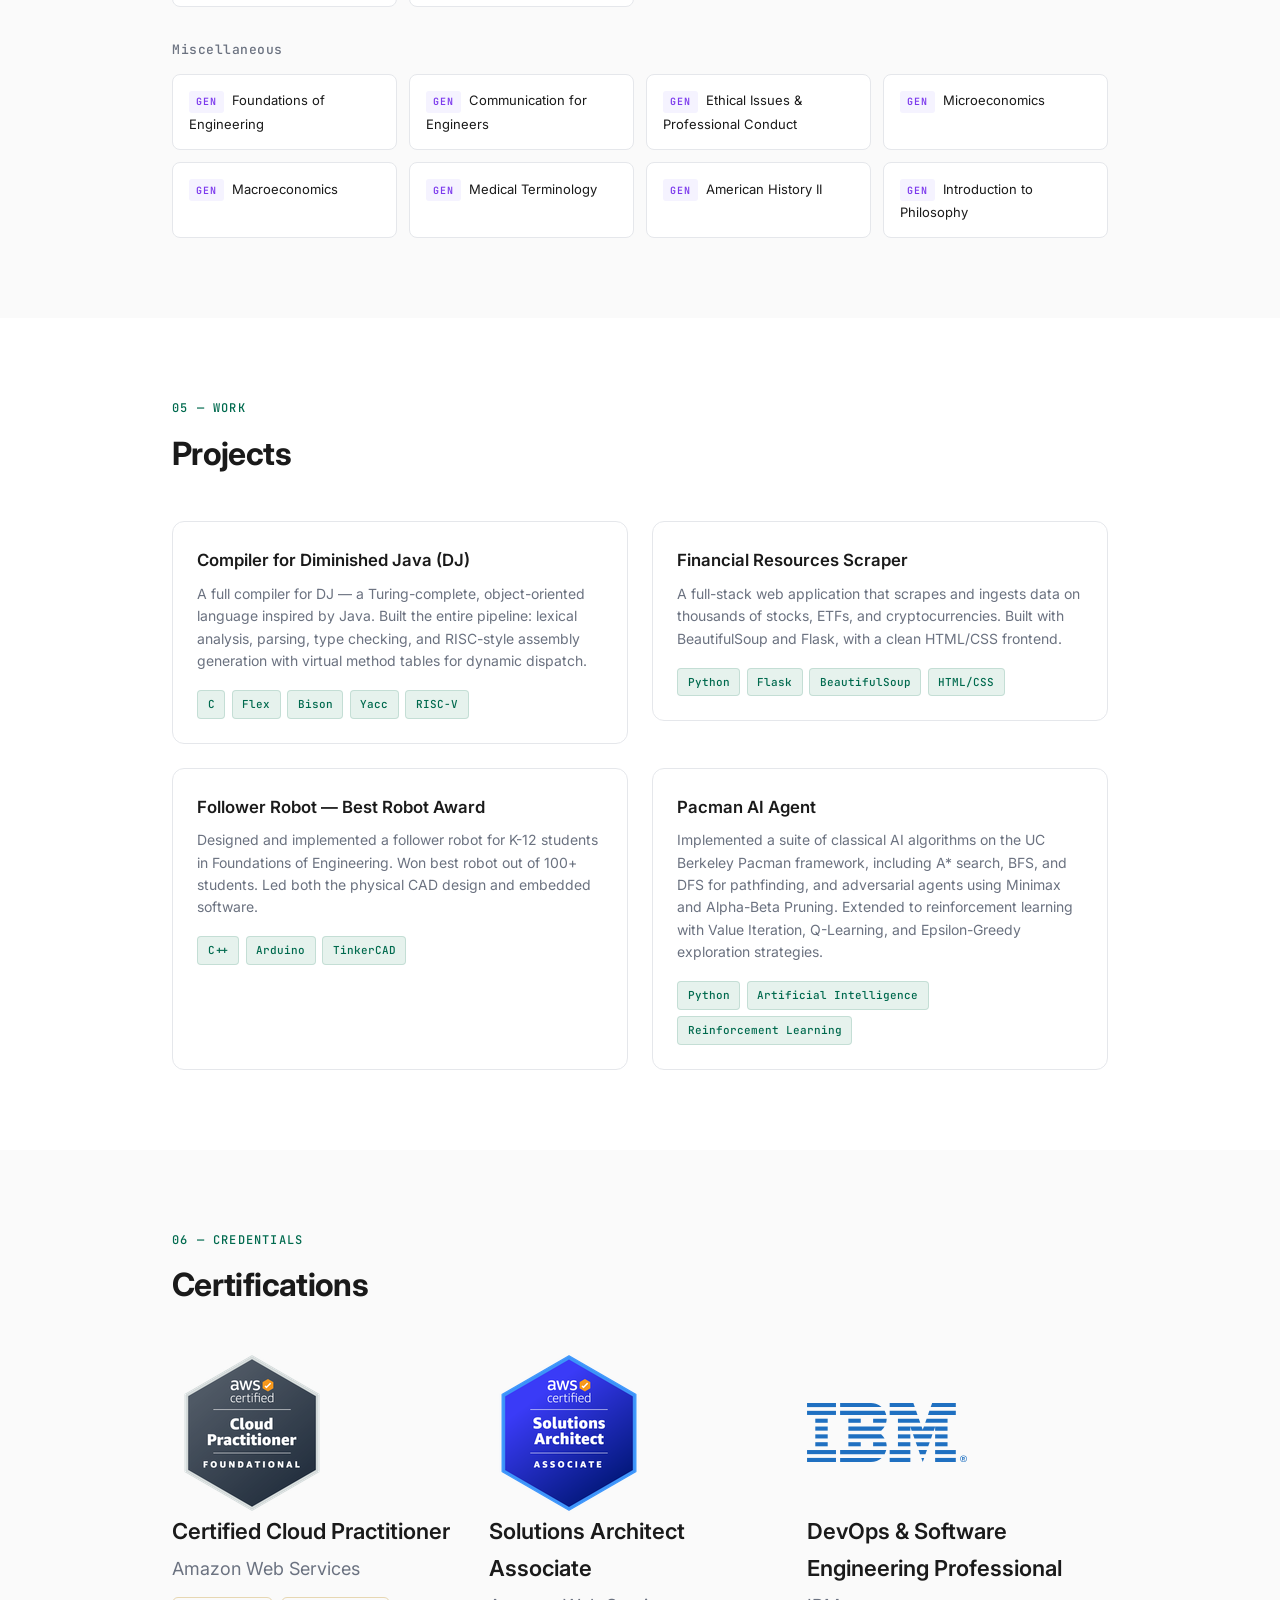
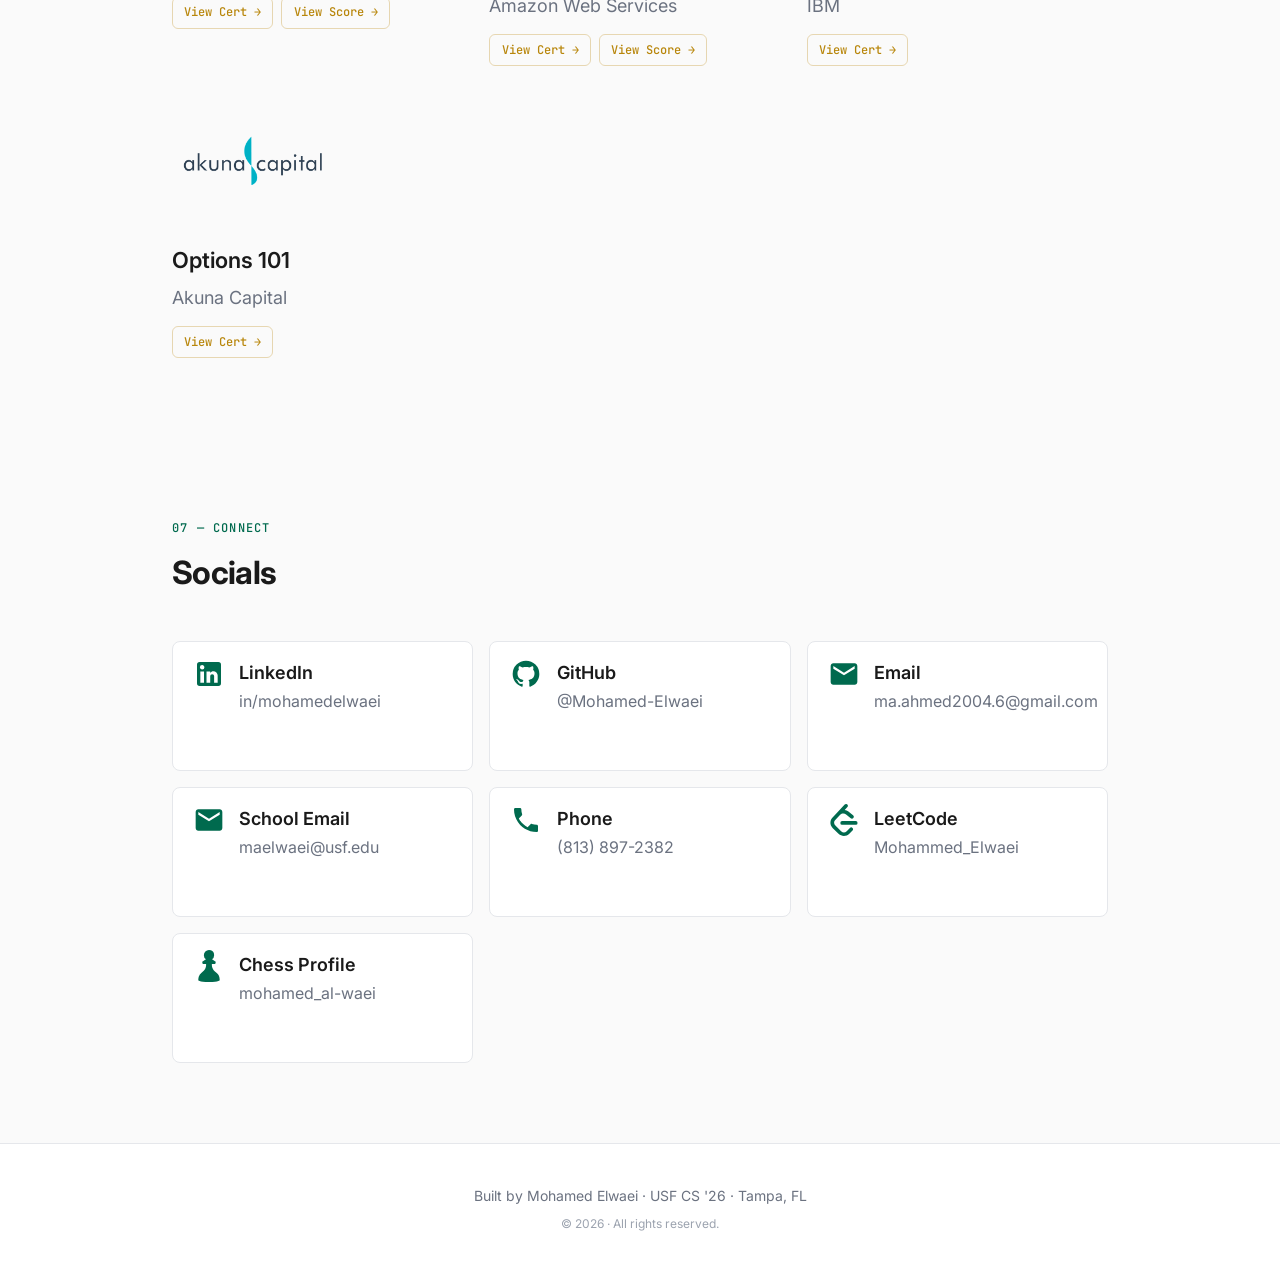
==== commit 5ba0677c: "Modified Logos in Skills Section" ====
--- a/index.html
+++ b/index.html
@@ -16,6 +16,7 @@
   <link rel="stylesheet" href="css/responsive.css" />
 </head>
 <body>
+  
 
   <!-- NAVIGATION -->
   <nav class="nav">
@@ -257,7 +258,6 @@
       <div class="skill-tags">
         <span class="skill-tag">Systems Programming</span>
         <span class="skill-tag">Machine Learning</span>
-        <span class="skill-tag">Computer Vision</span>
         <span class="skill-tag">Parallel Computing</span>
         <span class="skill-tag">Compiler Design</span>
         <span class="skill-tag">Database Design</span>
@@ -562,5 +562,8 @@
   </footer>
 
   <script src="js/main.js"></script>
+  <script data-goatcounter="https://mohamed-elwaei.goatcounter.com/count"
+        async src="//gc.zgo.at/count.js"></script>
+  
 </body>
 </html>
--- a/css/components.css
+++ b/css/components.css
@@ -370,8 +370,24 @@
 
 
 .skill-tag img {
-  width: 30px;  /* was 16px */
-  height: 30px;
+  height: 25px;      /* fix the height */
+  width: auto;       /* let width scale naturally */
+  object-fit: contain;
+}
+
+.skill-tag {
+  display: inline-flex;
+  flex-direction: column;   /* stack vertically */
+  align-items: center;      /* center both logo and text */
+  gap: 4px;                 /* space between logo and text */
+  font-family: var(--font-mono);
+  font-size: 13px;
+  padding: 0.6rem 0.85rem;  /* slightly more padding to give it room */
+  border-radius: var(--radius-sm);
+  background: var(--bg-card);
+  border: 1px solid var(--border);
+  transition: var(--transition);
+  color: var(--text-muted)
 }
 
 /* ── EXPERIENCE CARD ── */
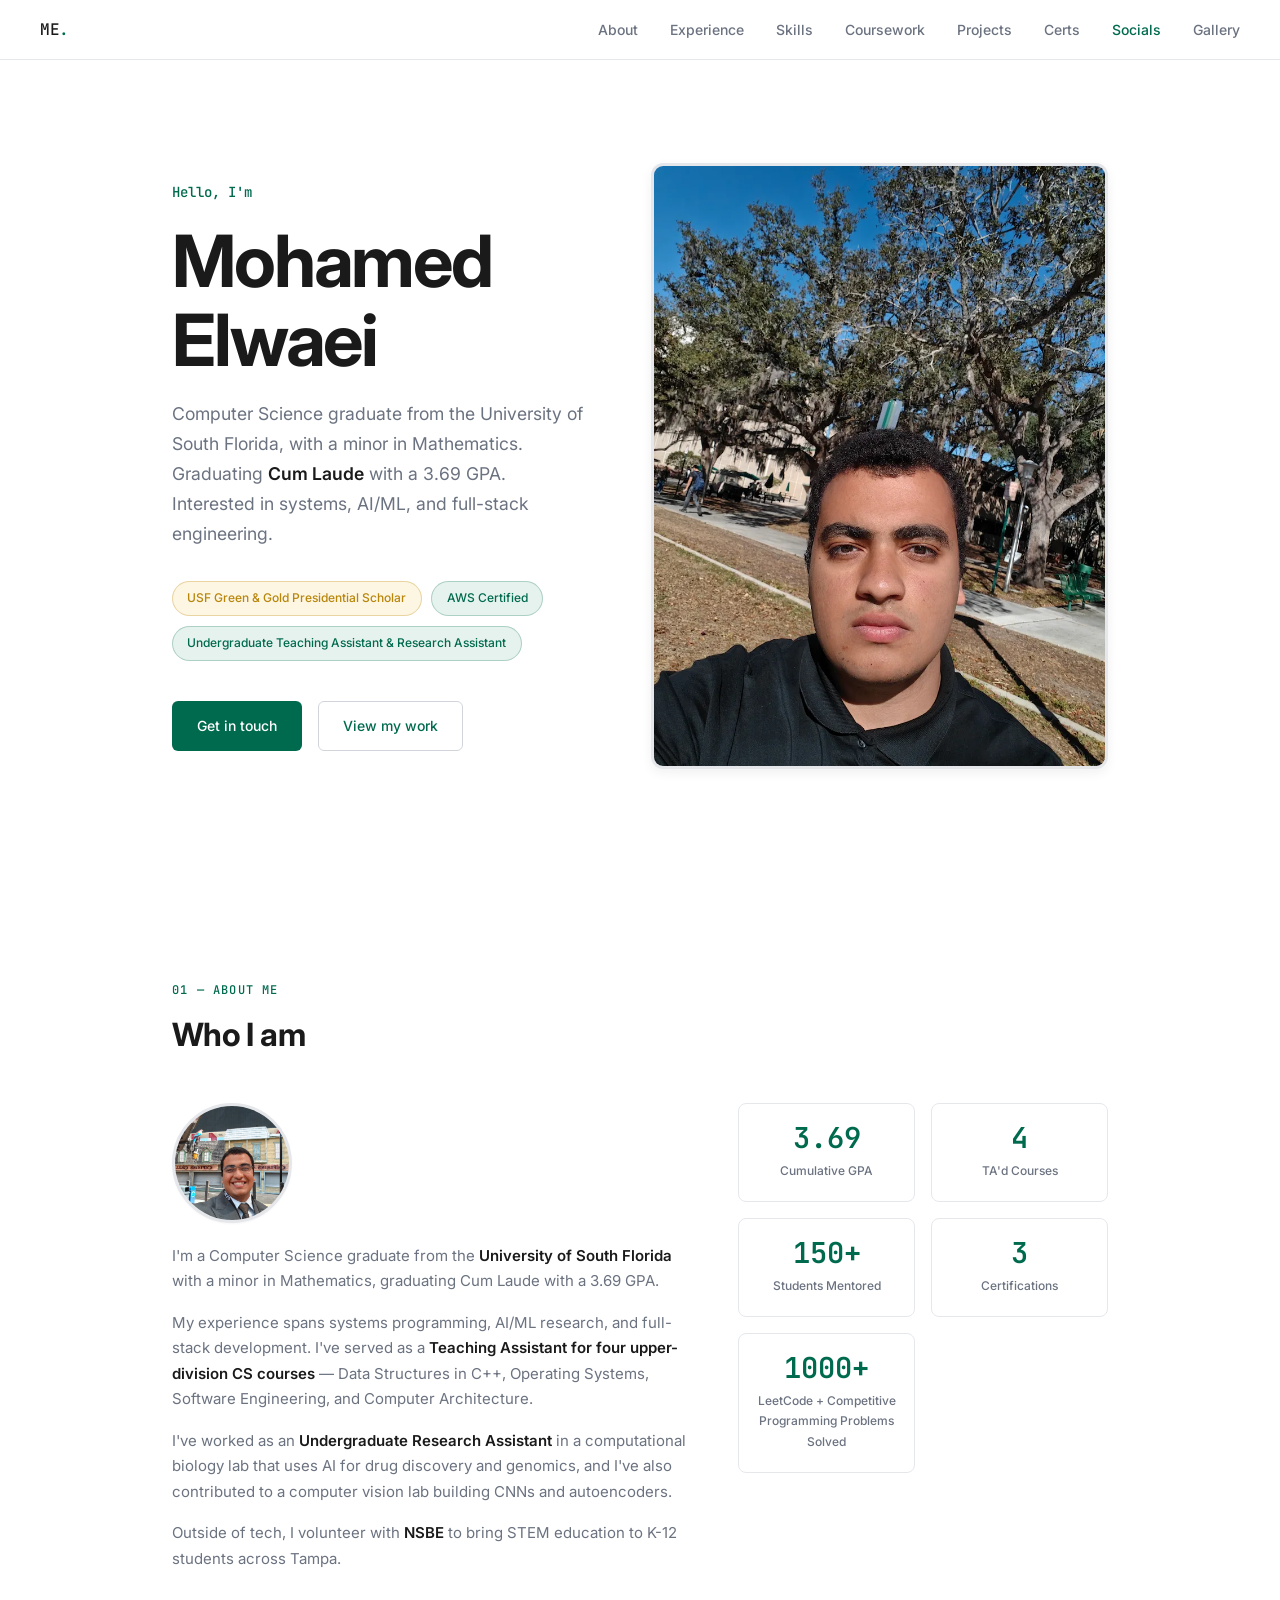
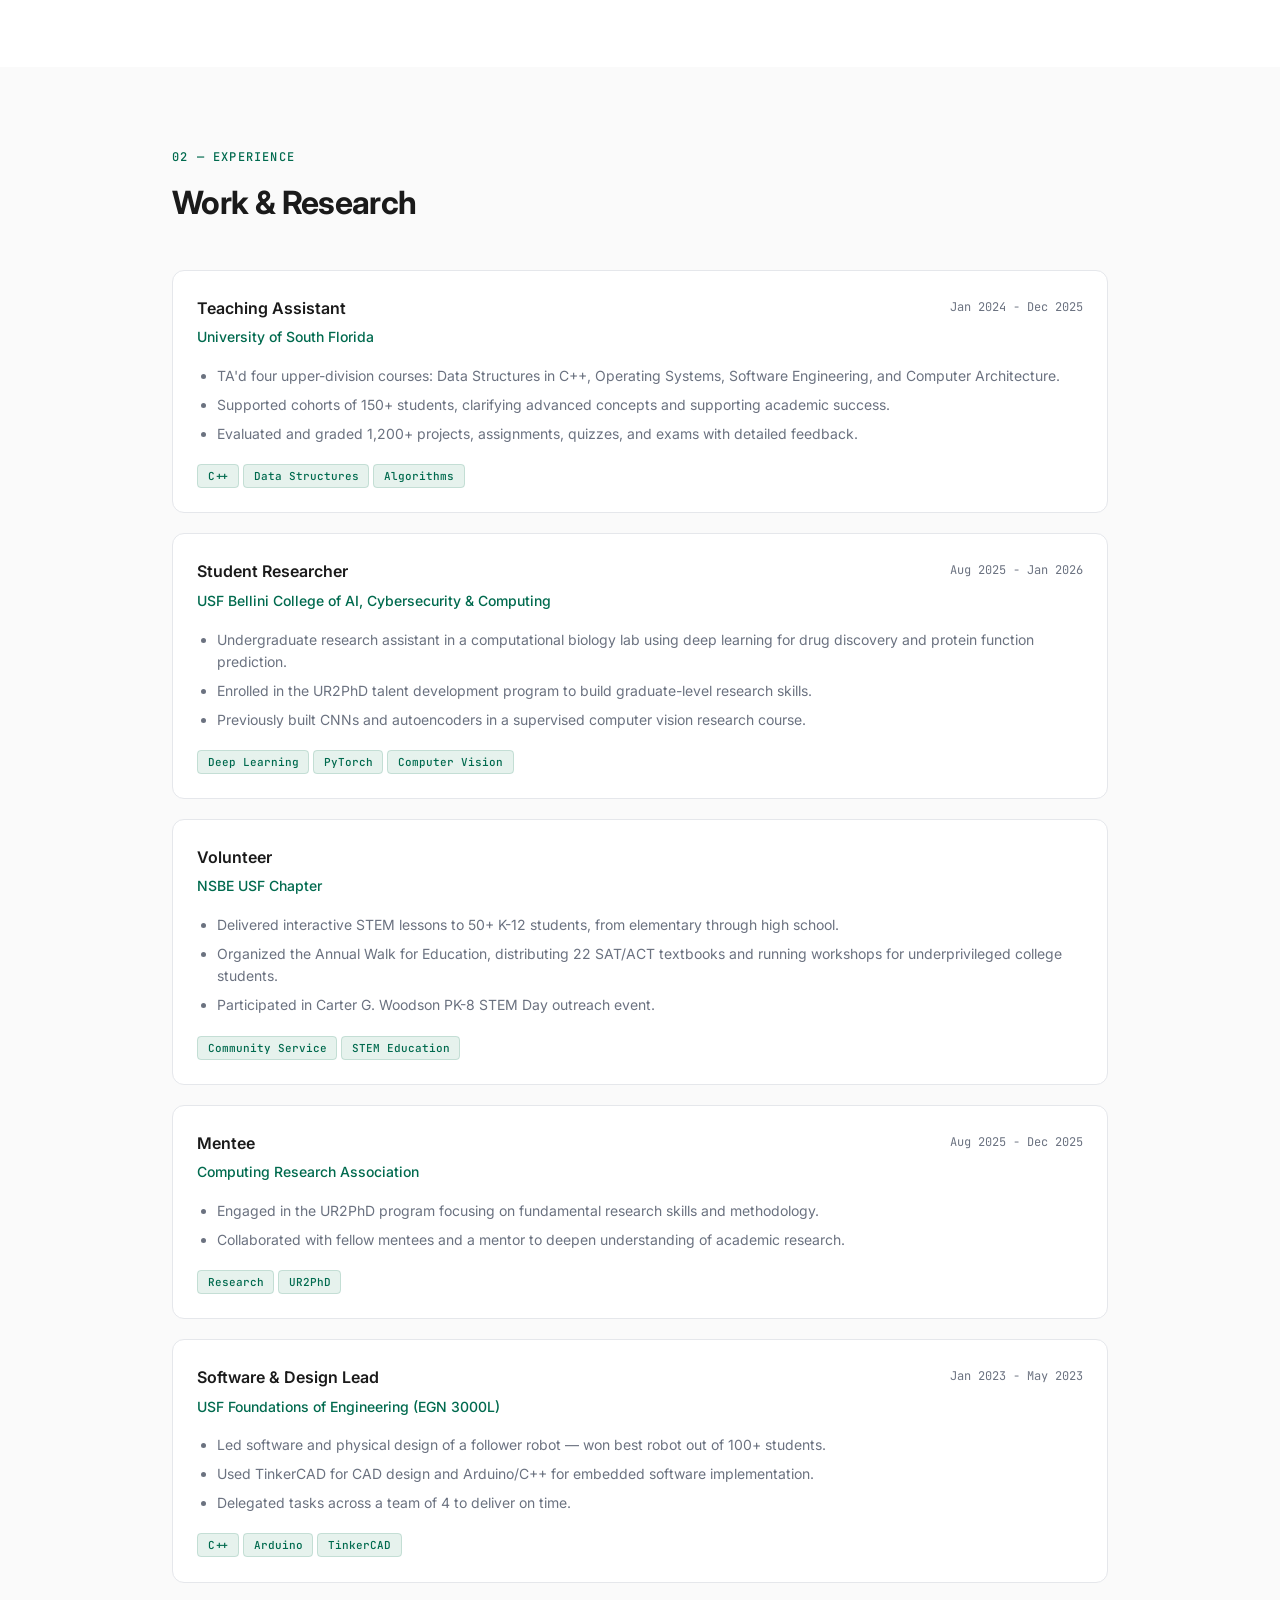
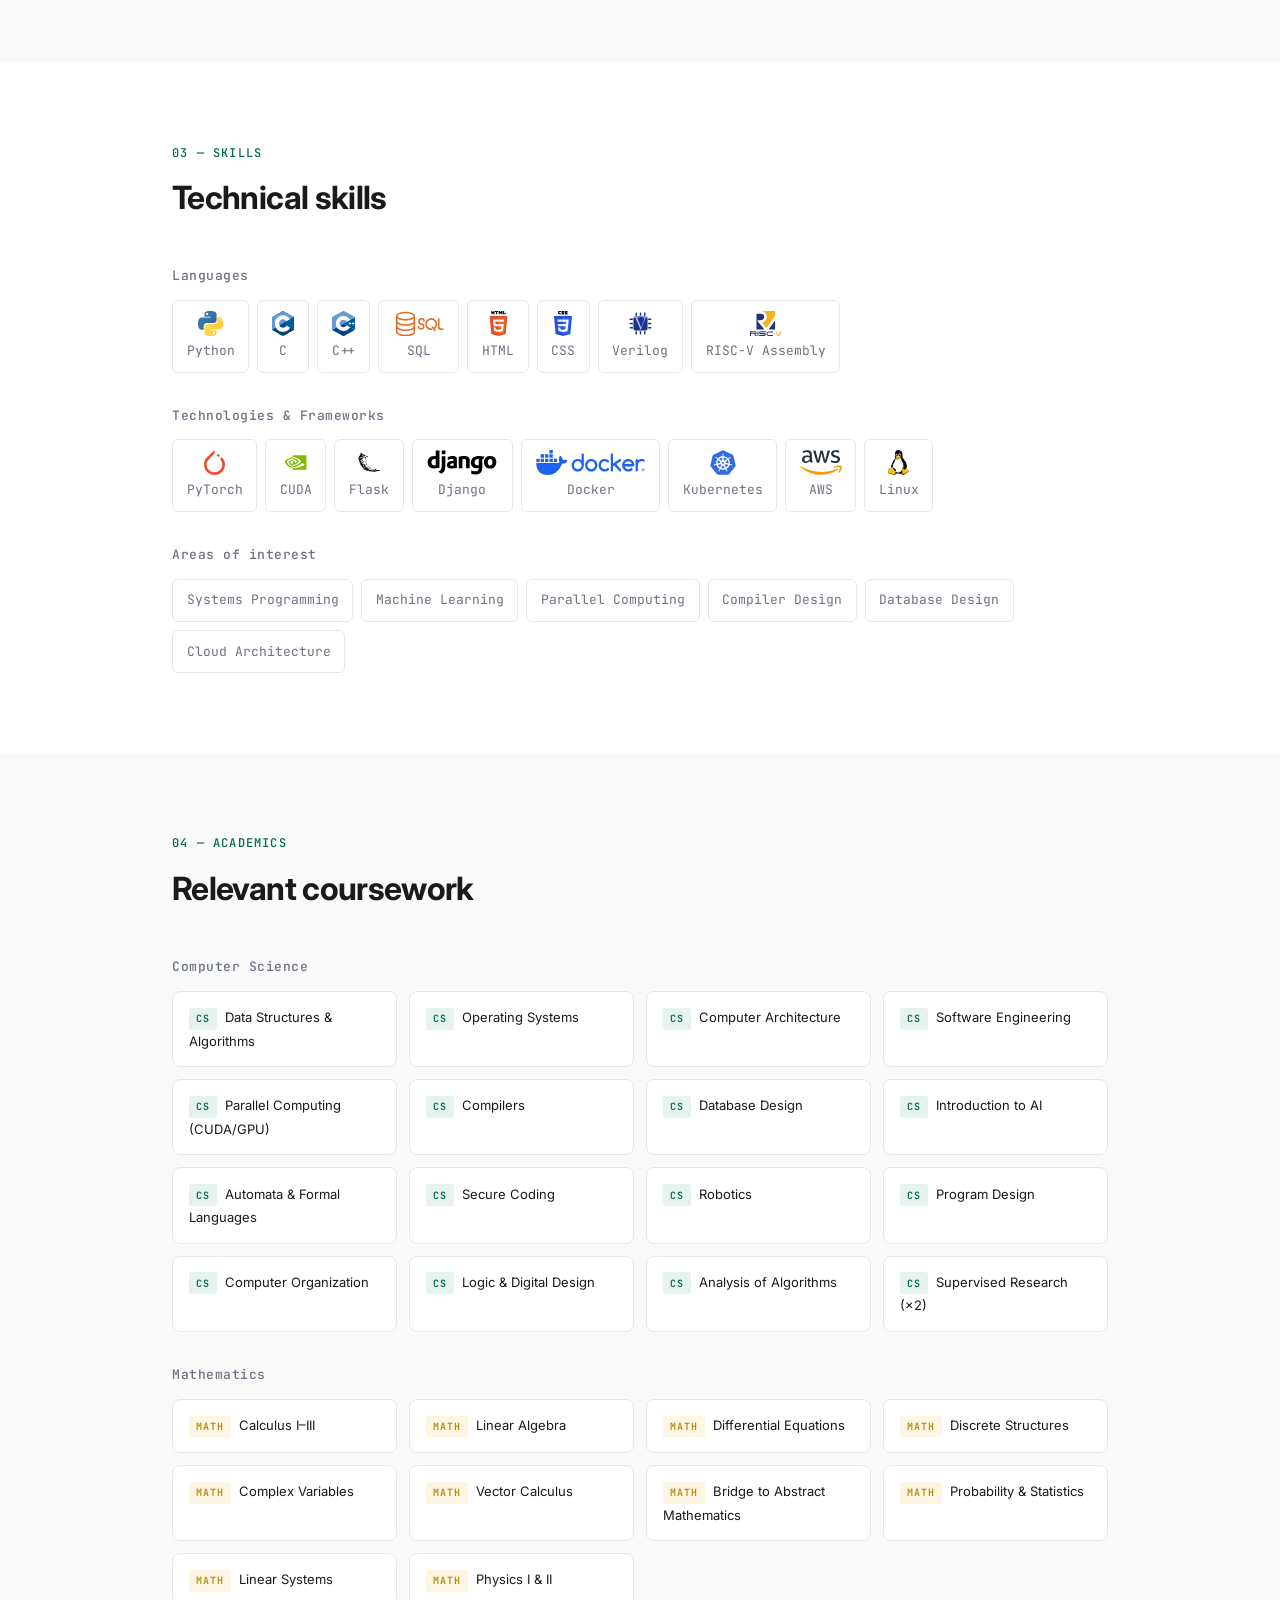
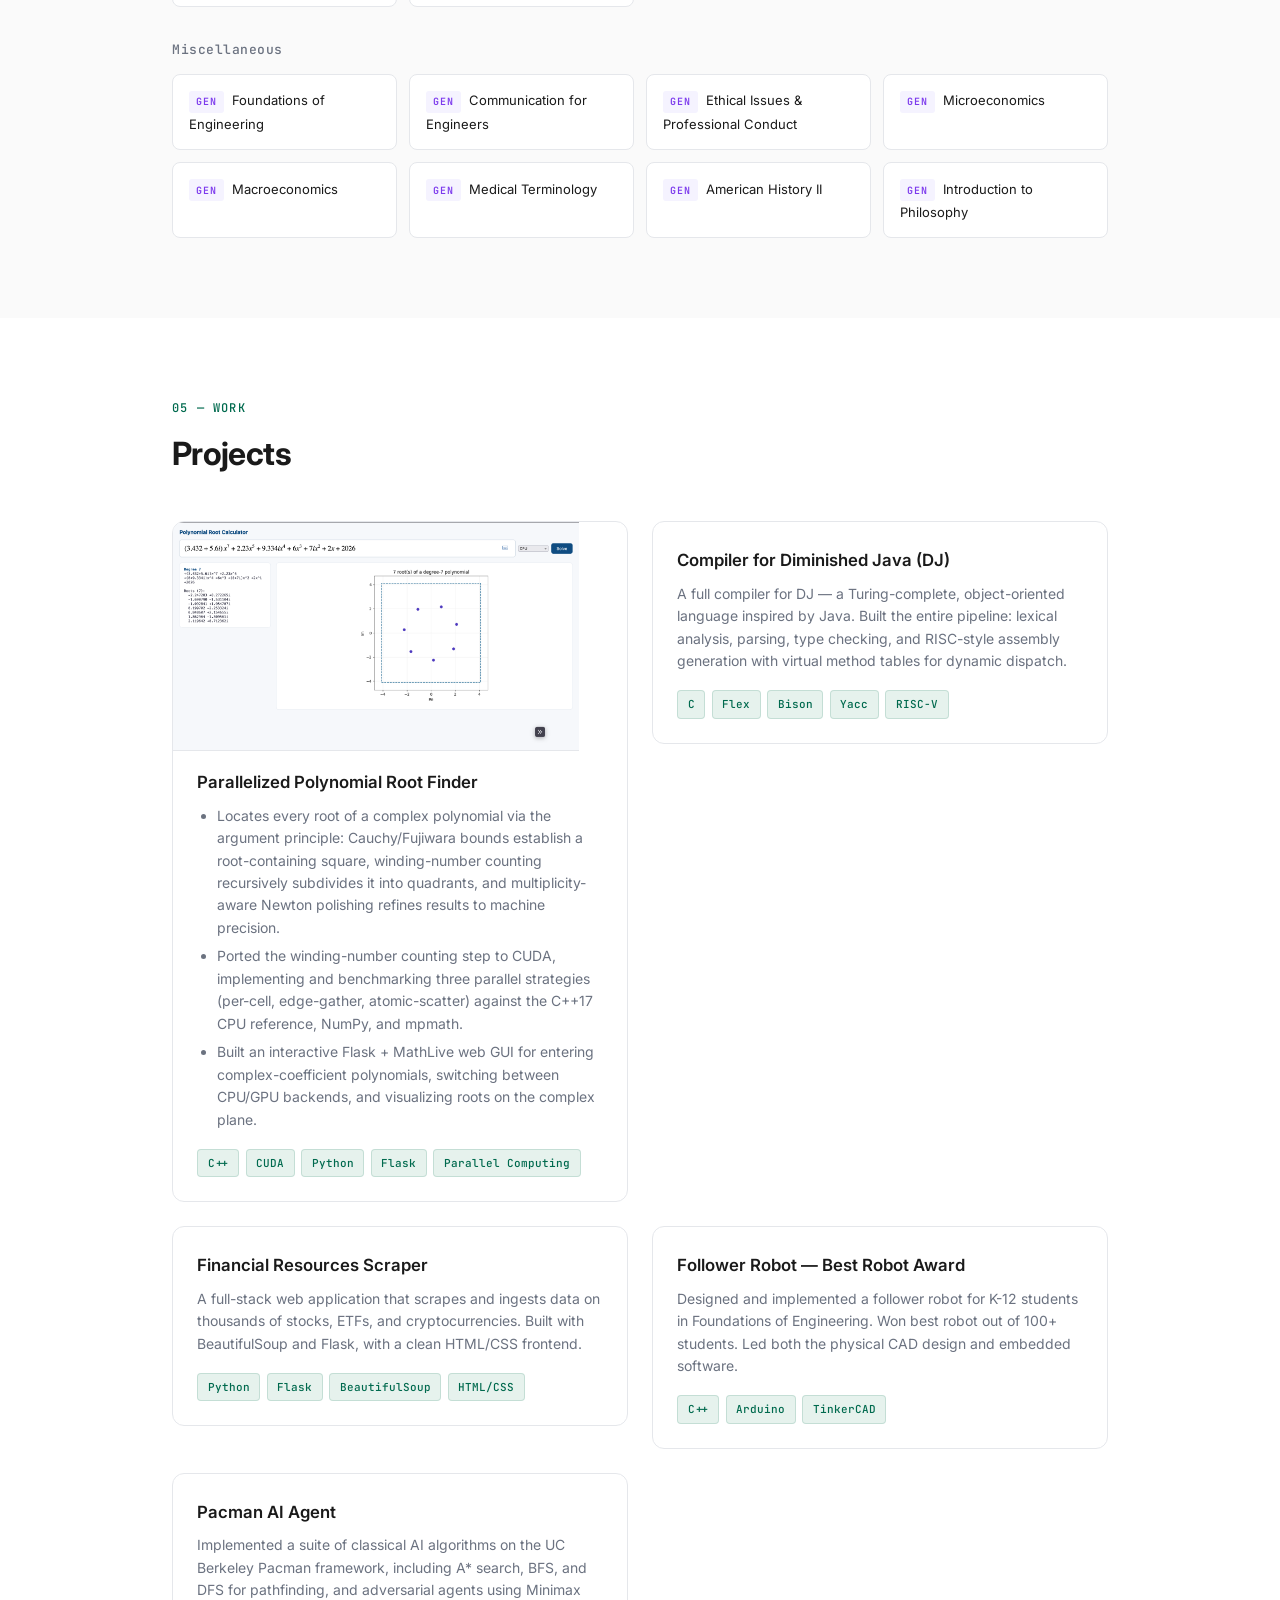
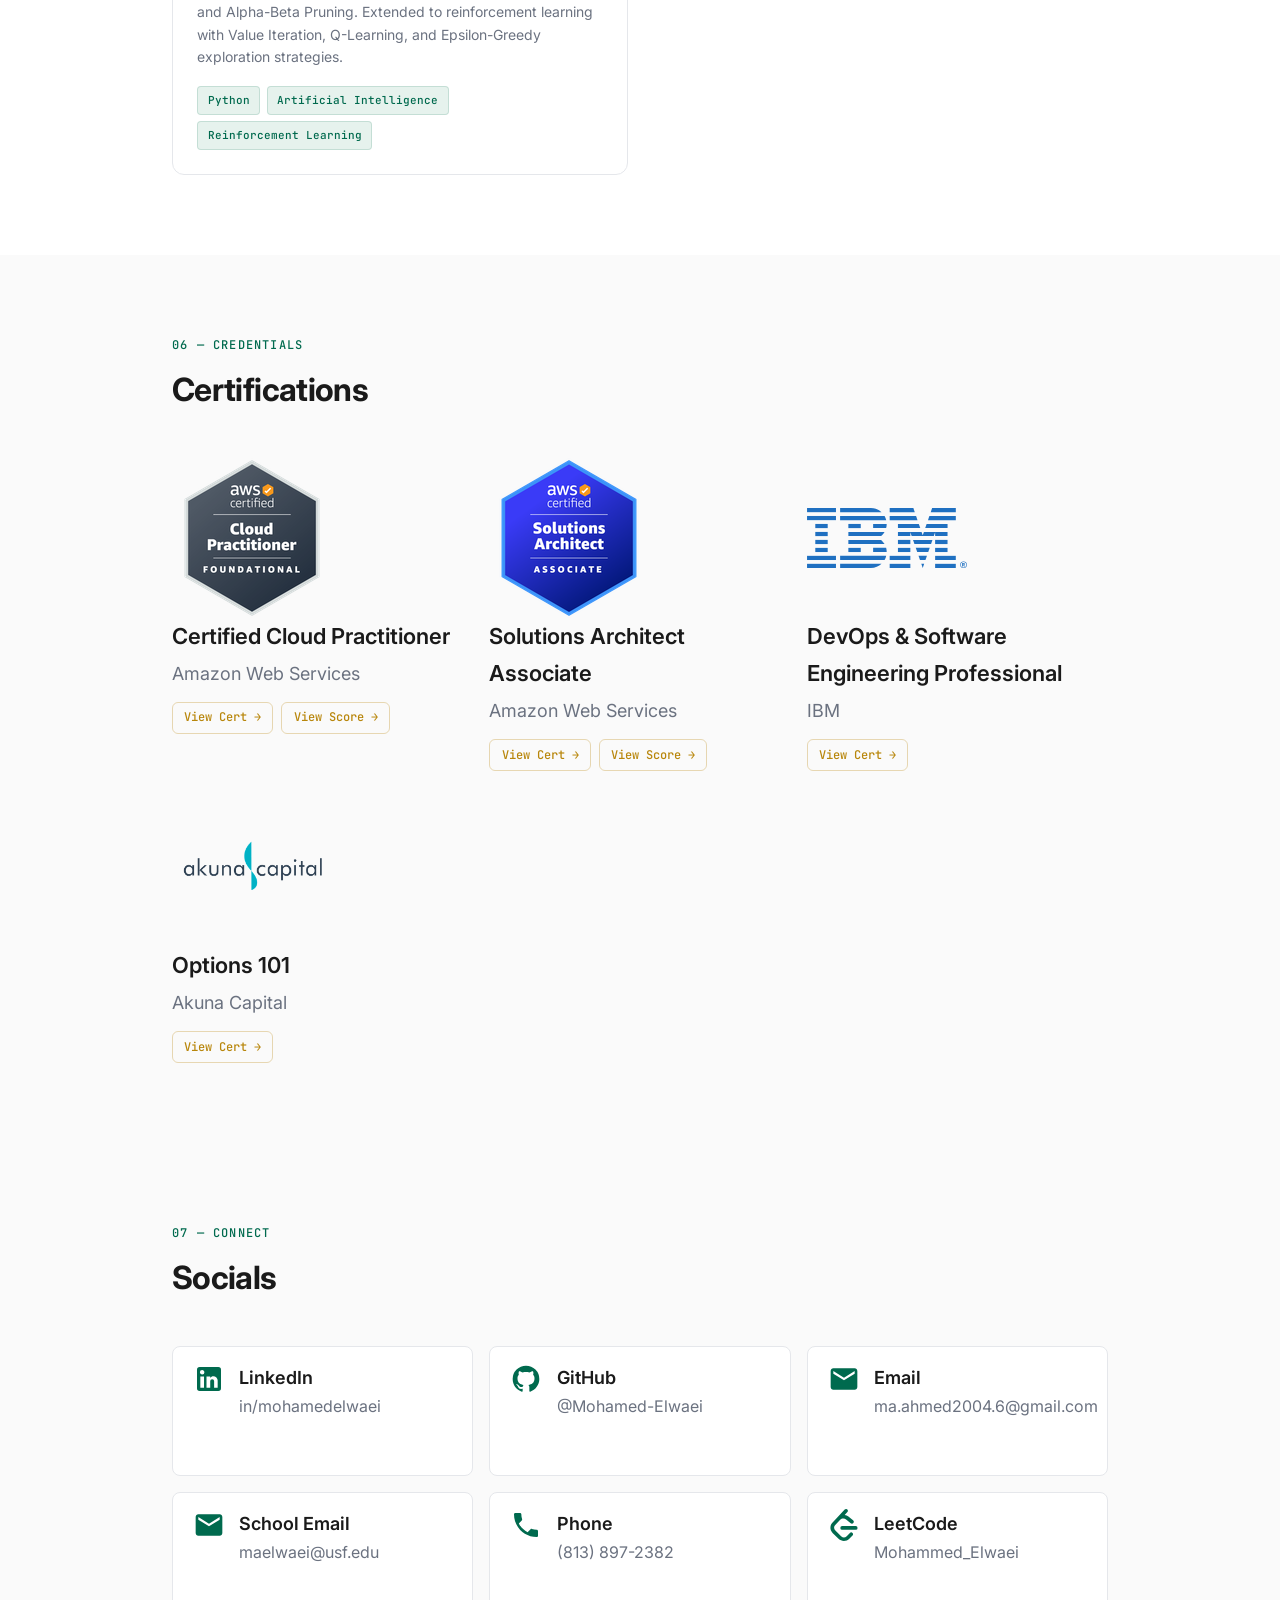
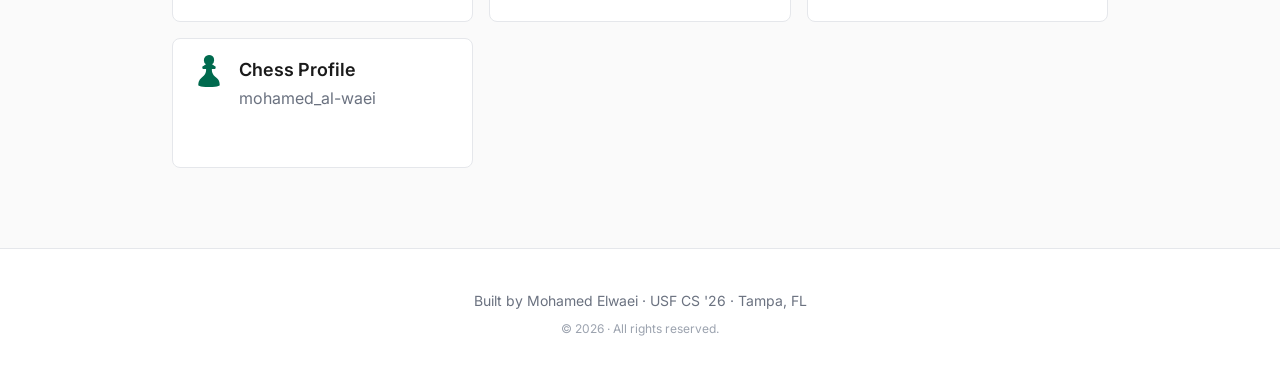
==== commit 4e02f524: "Add Parallelized Polynomial Root Finder project Adds a project card with screenshot for the GPU-acce" ====
--- a/index.html
+++ b/index.html
@@ -337,6 +337,25 @@
       <h2 class="section__title">Projects</h2>
 
       <div class="projects-grid">
+        <a href="https://github.com/Mohamed-Elwaei/Parallellized-Polynomial-Root-Finder" target="_blank" rel="noopener">
+          <article class="project-card">
+            <img src="assets/polynomial-root-finder.png" alt="Polynomial Root Finder web GUI showing a degree-7 complex polynomial and its roots plotted on the complex plane" class="project-card__image">
+            <h3 class="project-card__title">Parallelized Polynomial Root Finder</h3>
+            <ul class="project-card__bullets">
+              <li>Locates every root of a complex polynomial via the argument principle: Cauchy/Fujiwara bounds establish a root-containing square, winding-number counting recursively subdivides it into quadrants, and multiplicity-aware Newton polishing refines results to machine precision.</li>
+              <li>Ported the winding-number counting step to CUDA, implementing and benchmarking three parallel strategies (per-cell, edge-gather, atomic-scatter) against the C++17 CPU reference, NumPy, and mpmath.</li>
+              <li>Built an interactive Flask + MathLive web GUI for entering complex-coefficient polynomials, switching between CPU/GPU backends, and visualizing roots on the complex plane.</li>
+            </ul>
+            <div class="project-card__tags">
+              <span class="project-tag">C++</span>
+              <span class="project-tag">CUDA</span>
+              <span class="project-tag">Python</span>
+              <span class="project-tag">Flask</span>
+              <span class="project-tag">Parallel Computing</span>
+            </div>
+          </article>
+        </a>
+
         <a href="https://github.com/Mohamed-Elwaei/Diminished-Java-Compiler" target="_blank" rel="noopener">
           <article class="project-card">
             <h3 class="project-card__title">Compiler for Diminished Java (DJ)</h3>
--- a/css/components.css
+++ b/css/components.css
@@ -237,6 +237,29 @@
   line-height: 1.6;
 }
 
+.project-card__image {
+  display: block;
+  width: calc(100% + 3rem);
+  margin: -1.5rem -1.5rem 1.1rem;
+  border-bottom: 1px solid var(--border);
+  aspect-ratio: 16 / 9;
+  object-fit: cover;
+  object-position: top;
+}
+
+.project-card__bullets {
+  list-style: disc;
+  padding-left: 1.25rem;
+  margin-bottom: 1.1rem;
+}
+
+.project-card__bullets li {
+  font-size: 14px;
+  color: var(--text-muted);
+  margin-bottom: 0.4rem;
+  line-height: 1.6;
+}
+
 .project-card__tags {
   display: flex;
   flex-wrap: wrap;
